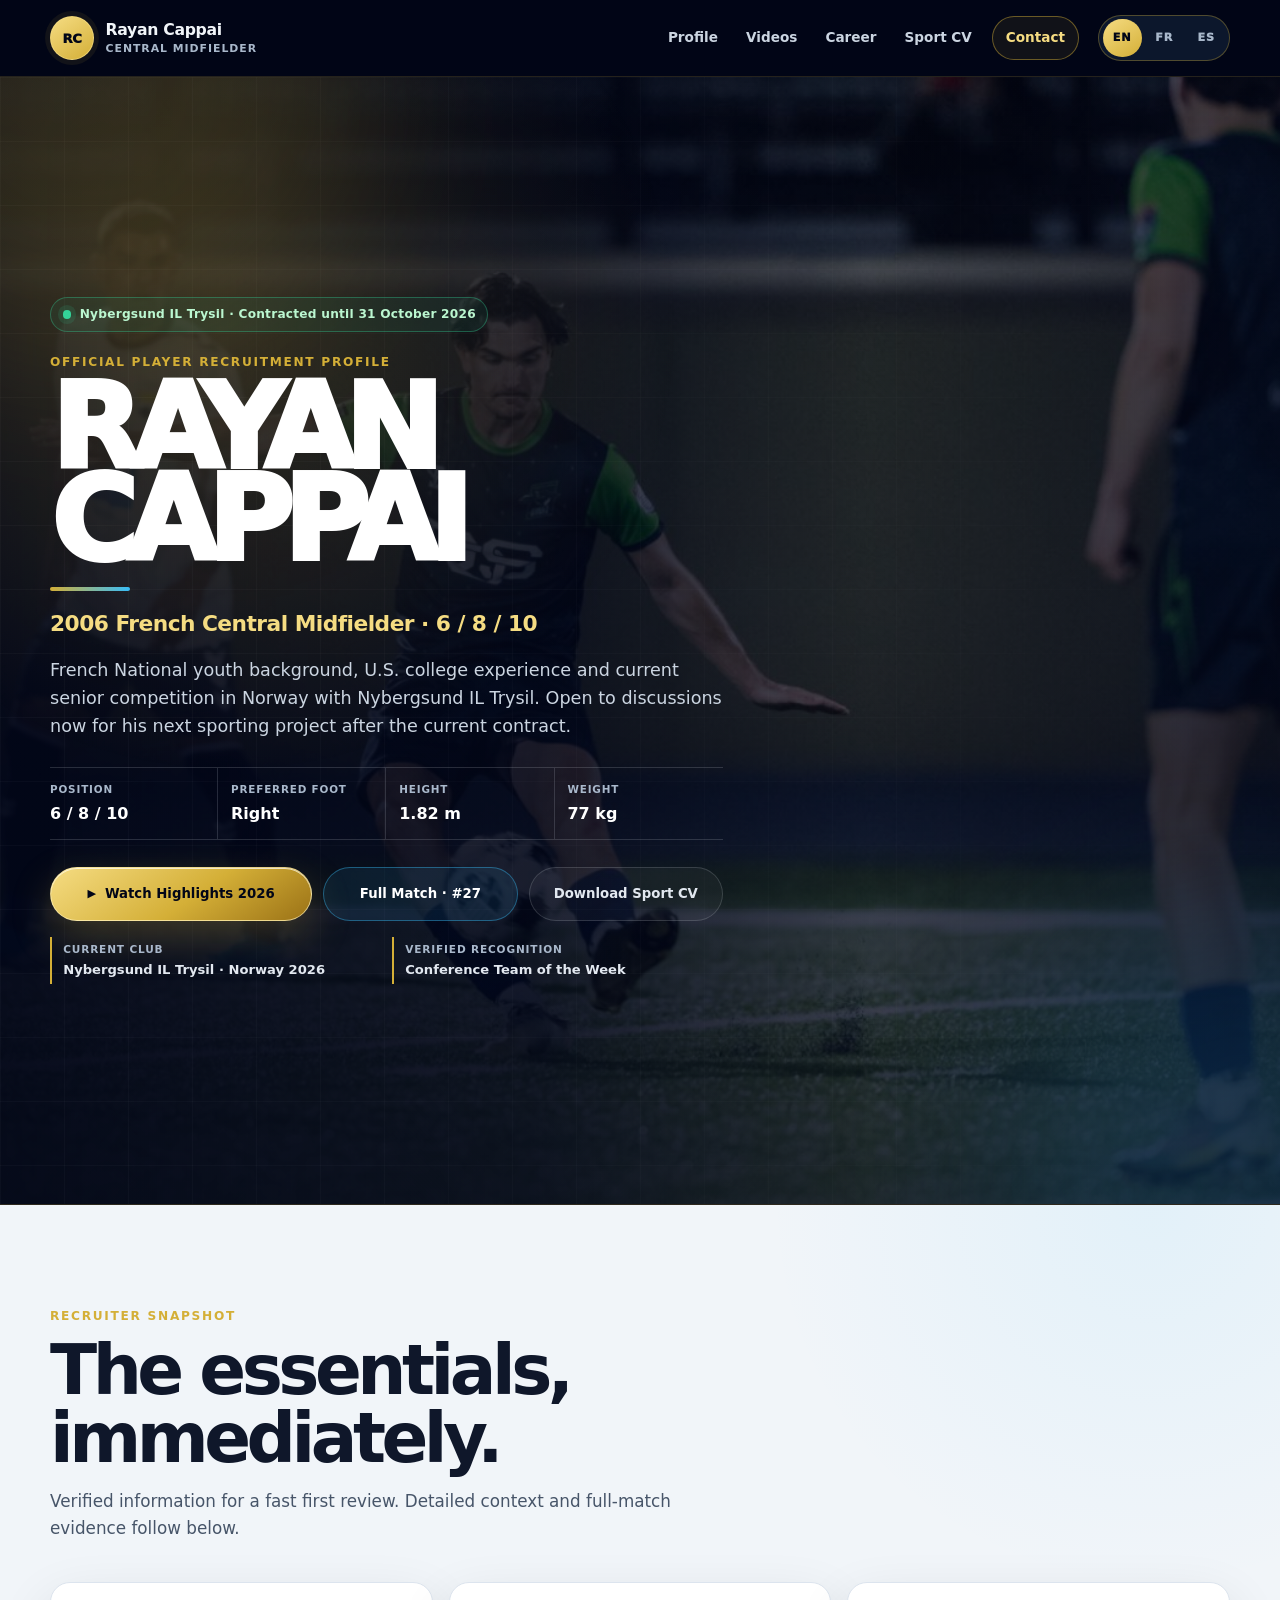
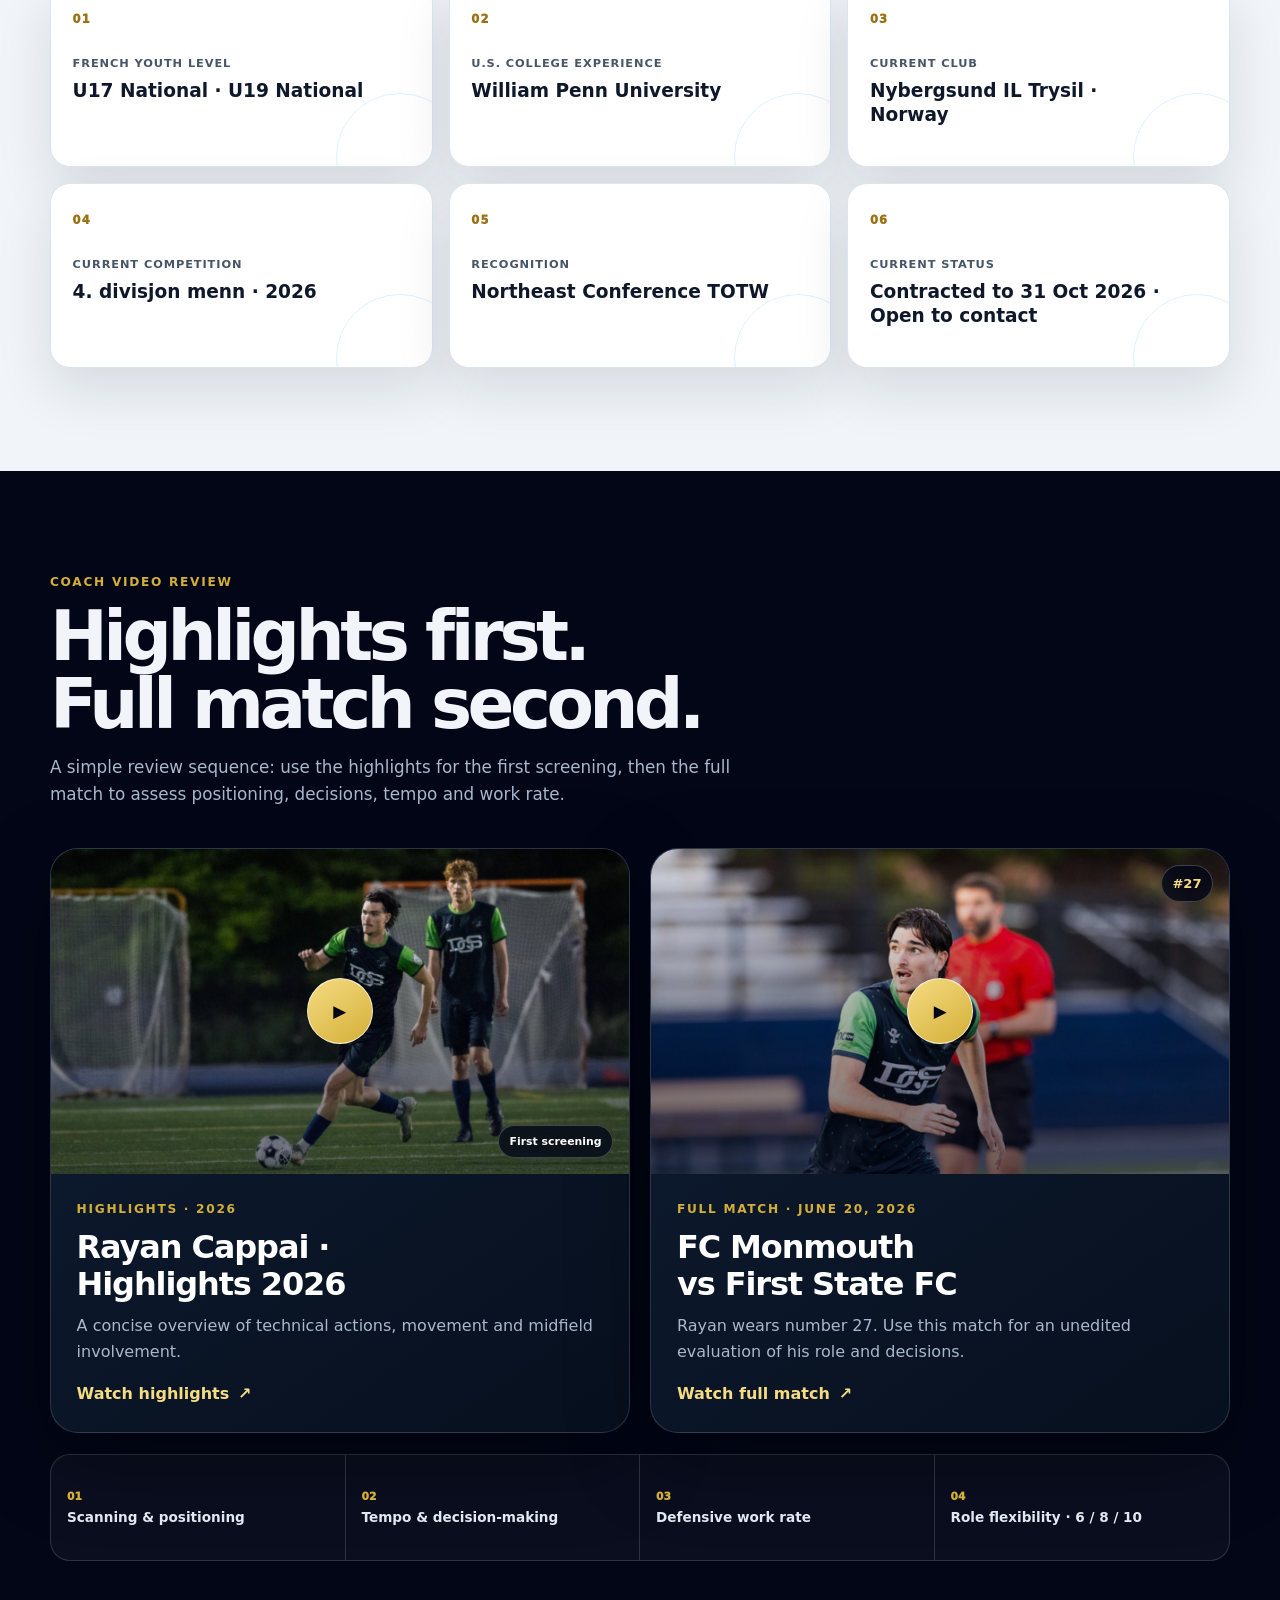
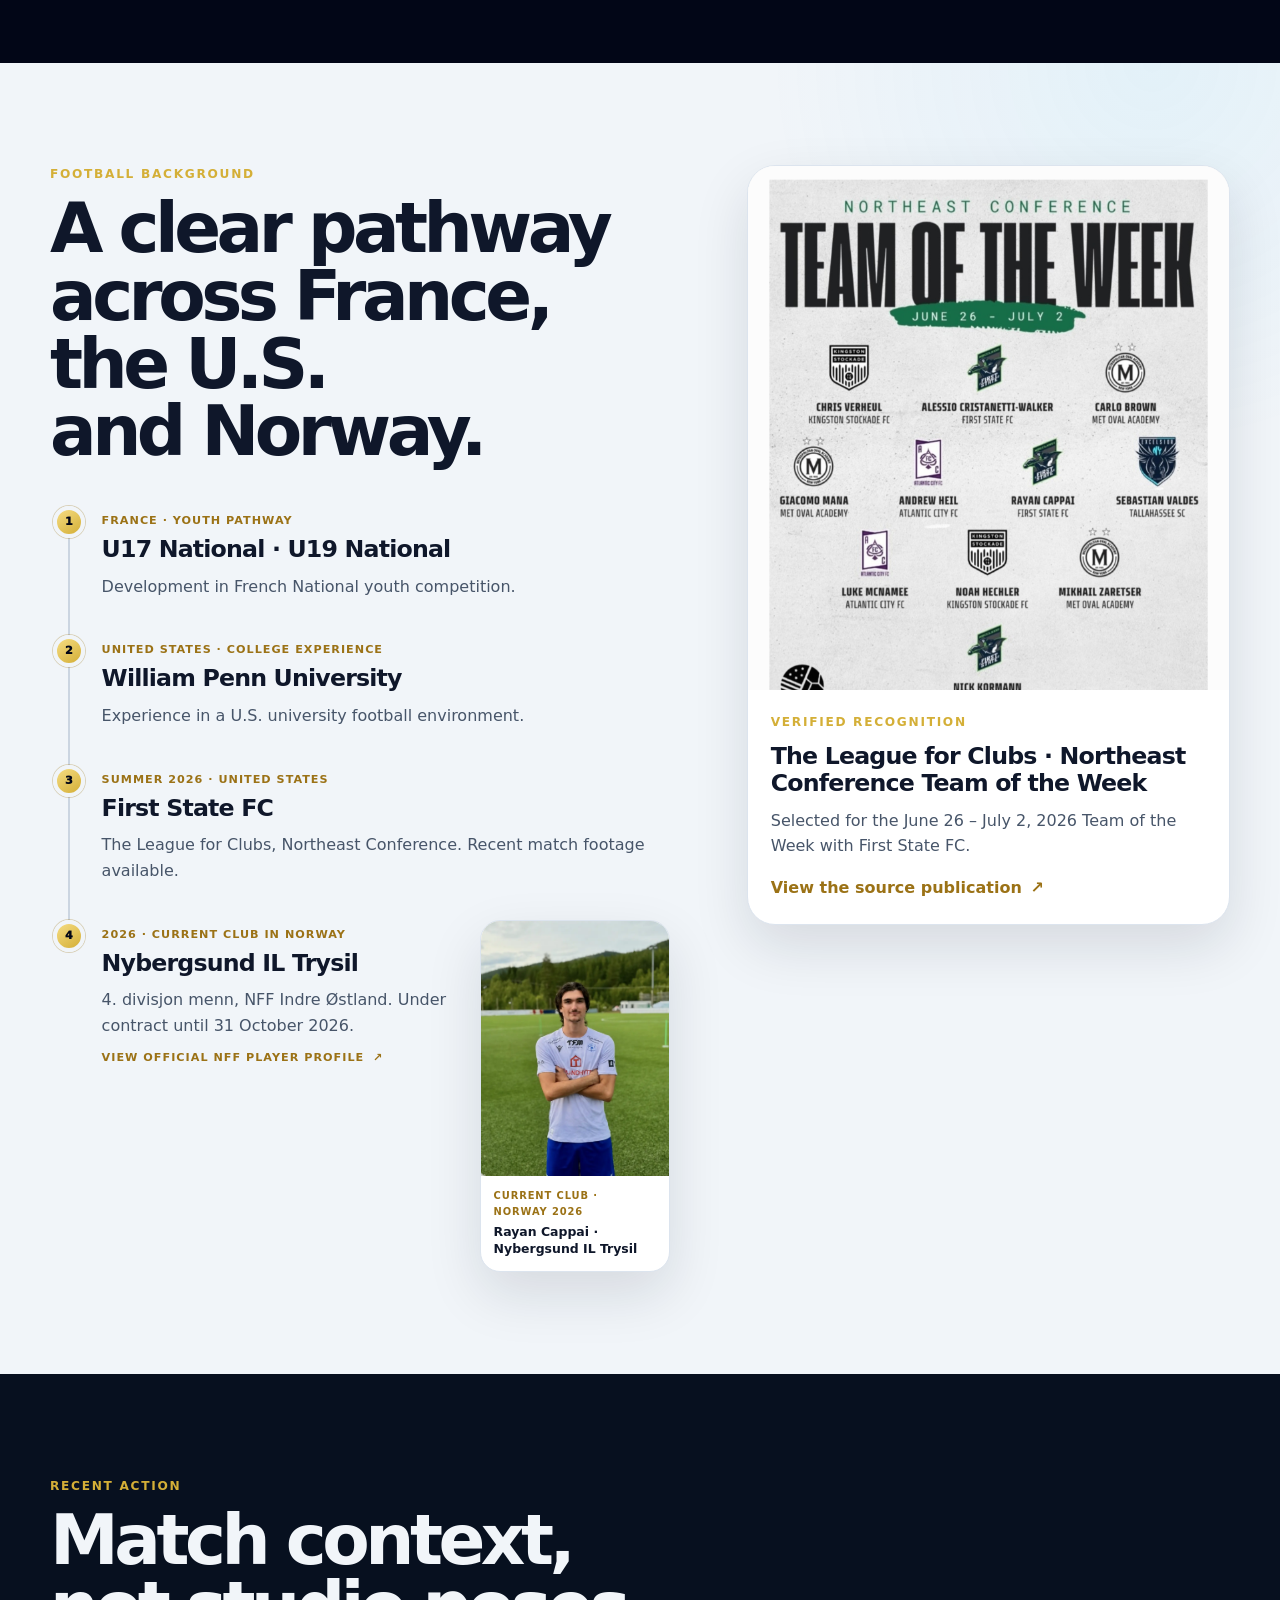
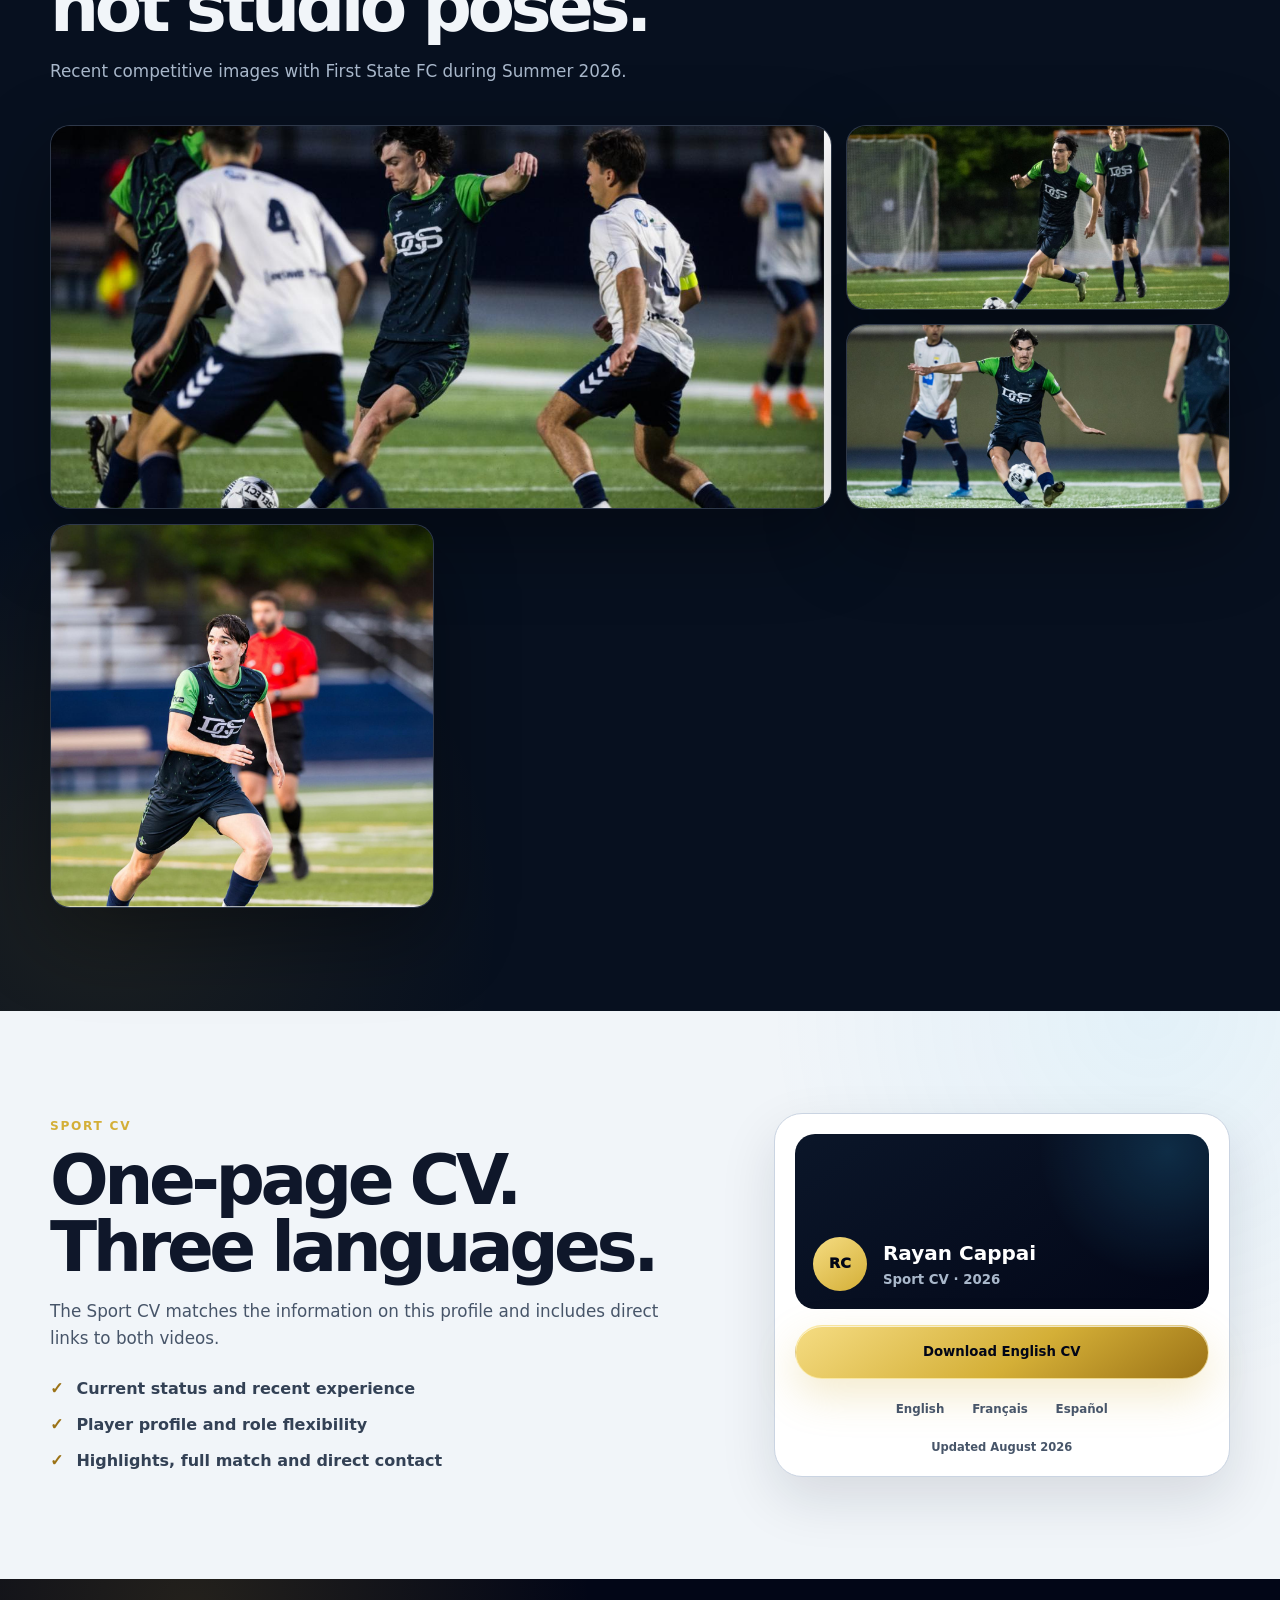
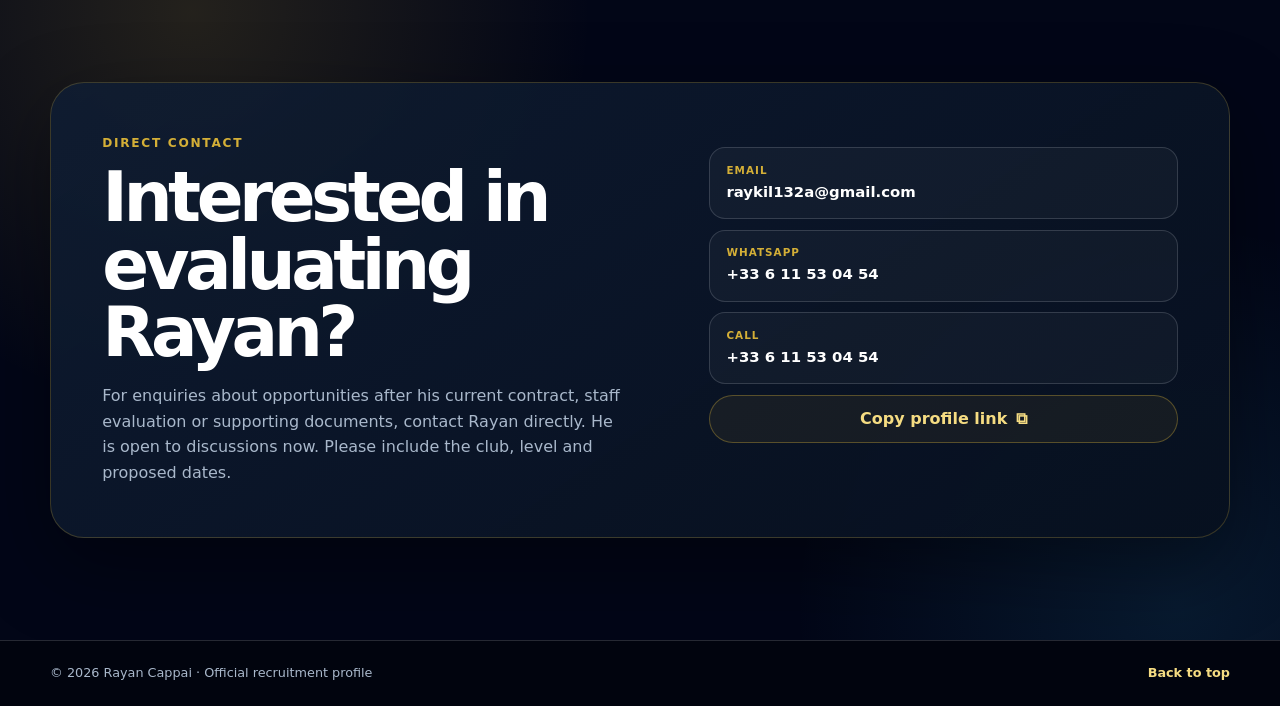
==== index.html @ 3907289f "Refresh portrait stylesheet cache" ====
<!DOCTYPE html>
<html lang="en">
<head>
  <meta charset="utf-8">
  <meta name="viewport" content="width=device-width, initial-scale=1">
  <meta name="description" content="Official recruitment profile for Rayan Cappai, a 2006 French central midfielder (6/8/10) currently playing in Norway with Nybergsund IL Trysil and under contract until 31 October 2026.">
  <meta name="robots" content="index, follow, max-image-preview:large">
  <meta name="theme-color" content="#020617">
  <meta name="color-scheme" content="dark">

  <link rel="canonical" href="https://cc-2a.github.io/rayan-cappai-recruitment/">
  <link rel="icon" href="./favicon.svg" type="image/svg+xml">
  <link rel="manifest" href="./site.webmanifest">

  <meta property="og:type" content="profile">
  <meta property="og:site_name" content="Rayan Cappai Recruitment">
  <meta property="og:title" content="Rayan Cappai | 2006 French Central Midfielder">
  <meta property="og:description" content="Current club in Norway, highlights, full-match footage, verified recognition and multilingual Sport CV for French central midfielder Rayan Cappai.">
  <meta property="og:url" content="https://cc-2a.github.io/rayan-cappai-recruitment/">
  <meta property="og:image" content="https://cc-2a.github.io/rayan-cappai-recruitment/IMG-20260521-WA0008.jpg">
  <meta property="og:image:width" content="1290">
  <meta property="og:image:height" content="1281">
  <meta property="og:image:alt" content="Rayan Cappai in match action for First State FC">
  <meta property="og:locale" content="en_US">
  <meta property="og:locale:alternate" content="fr_FR">
  <meta property="og:locale:alternate" content="es_ES">
  <meta property="profile:first_name" content="Rayan">
  <meta property="profile:last_name" content="Cappai">

  <meta name="twitter:card" content="summary_large_image">
  <meta name="twitter:title" content="Rayan Cappai | 2006 French Central Midfielder">
  <meta name="twitter:description" content="Nybergsund IL Trysil, recruitment profile, highlights, full match and multilingual Sport CV.">
  <meta name="twitter:image" content="https://cc-2a.github.io/rayan-cappai-recruitment/IMG-20260521-WA0008.jpg">

  <title>Rayan Cappai | 2006 French Central Midfielder</title>
  <link rel="stylesheet" href="./style.css?v=20260817-portrait-v2">
  <style>
    .hero {
      background:
        linear-gradient(90deg, rgba(2, 6, 23, 0.92) 0%, rgba(2, 6, 23, 0.78) 42%, rgba(2, 6, 23, 0.42) 68%, rgba(2, 6, 23, 0.72) 100%),
        linear-gradient(180deg, rgba(2, 6, 23, 0.18) 0%, rgba(2, 6, 23, 0.68) 100%),
        url("./IMG-20260521-WA0007.jpg") center right 26% / cover no-repeat,
        var(--navy-950) !important;
    }

    .hero::before {
      background-image:
        radial-gradient(circle at 18% 22%, rgba(212, 175, 55, 0.22), transparent 28rem),
        linear-gradient(rgba(255, 255, 255, 0.026) 1px, transparent 1px),
        linear-gradient(90deg, rgba(255, 255, 255, 0.026) 1px, transparent 1px) !important;
      background-size: auto, 64px 64px, 64px 64px !important;
      mask-image: linear-gradient(90deg, black, rgba(0, 0, 0, 0.5) 72%, transparent 100%) !important;
    }

    .hero-grid {
      grid-template-columns: minmax(0, 0.86fr) minmax(280px, 0.55fr) !important;
    }

    .hero-content {
      position: relative;
      z-index: 2;
      max-width: 760px;
    }

    .hero-photo {
      opacity: 0;
      pointer-events: none;
      visibility: hidden;
    }

    @media (max-width: 860px) {
      .hero {
        min-height: calc(100vh - var(--header-height));
        background:
          linear-gradient(180deg, rgba(2, 6, 23, 0.78) 0%, rgba(2, 6, 23, 0.72) 42%, rgba(2, 6, 23, 0.94) 100%),
          url("./IMG-20260521-WA0007.jpg") center top / cover no-repeat,
          var(--navy-950) !important;
      }

      .hero-grid {
        grid-template-columns: 1fr !important;
      }

      .hero-photo {
        display: none !important;
      }
    }
  </style>

  <script type="application/ld+json">
  {
    "@context": "https://schema.org",
    "@type": "Person",
    "name": "Rayan Cappai",
    "birthDate": "2006-02-14",
    "nationality": "French",
    "gender": "Male",
    "jobTitle": "Footballer - Central Midfielder",
    "description": "French central midfielder, positions 6, 8 and 10, with U17 and U19 National experience in France, U.S. college experience and current senior competition in Norway with Nybergsund IL Trysil.",
    "award": "The League for Clubs - Northeast Conference Team of the Week, June 26 to July 2, 2026",
    "email": "raykil132a@gmail.com",
    "telephone": "+33611530454",
    "url": "https://cc-2a.github.io/rayan-cappai-recruitment/",
    "memberOf": {
      "@type": "SportsOrganization",
      "name": "Nybergsund IL Trysil",
      "url": "https://www.fotball.no/fotballdata/lag/hjem/?fiksId=30263"
    },
    "sameAs": [
      "https://www.fotball.no/fotballdata/person/profil/?fiksId=4171102"
    ],
    "knowsAbout": ["Central Midfielder", "Position 6", "Position 8", "Position 10"]
  }
  </script>
</head>
<body>
  <a class="skip-link" href="#main" data-i18n="a11y.skip">Skip to main content</a>

  <header class="site-header" data-header>
    <nav class="nav container" aria-label="Primary navigation" data-i18n-aria="a11y.navigation">
      <a class="brand" href="#top" aria-label="Rayan Cappai home" data-i18n-aria="a11y.home">
        <span class="brand-mark" aria-hidden="true">RC</span>
        <span class="brand-copy">
          <strong>Rayan Cappai</strong>
          <small data-i18n="brand.role">Central Midfielder</small>
        </span>
      </a>

      <div class="nav-actions">
        <div class="language-selector" role="group" aria-label="Select language" data-i18n-aria="a11y.language">
          <button class="language-option" type="button" data-language="en" aria-pressed="true">EN</button>
          <button class="language-option" type="button" data-language="fr" aria-pressed="false">FR</button>
          <button class="language-option" type="button" data-language="es" aria-pressed="false">ES</button>
        </div>
        <button class="menu-toggle" type="button" aria-expanded="false" aria-controls="primary-menu" data-menu-toggle>
          <span class="sr-only" data-i18n="a11y.openMenu">Open menu</span>
          <span aria-hidden="true"></span>
          <span aria-hidden="true"></span>
          <span aria-hidden="true"></span>
        </button>
      </div>

      <ul class="nav-menu" id="primary-menu" data-menu>
        <li><a href="#profile" data-i18n="nav.profile">Profile</a></li>
        <li><a href="#videos" data-i18n="nav.videos">Videos</a></li>
        <li><a href="#career" data-i18n="nav.career">Career</a></li>
        <li><a href="#cv" data-i18n="nav.cv">Sport CV</a></li>
        <li><a class="nav-contact" href="#contact" data-i18n="nav.contact">Contact</a></li>
      </ul>
    </nav>
  </header>

  <main id="main">
    <section class="hero" id="top" aria-labelledby="hero-title">
      <div class="hero-orb hero-orb-gold" aria-hidden="true"></div>
      <div class="hero-orb hero-orb-blue" aria-hidden="true"></div>
      <div class="container hero-grid">
        <div class="hero-content">
          <p class="status-pill"><span aria-hidden="true"></span><span data-i18n="hero.status">Nybergsund IL Trysil · Contracted until 31 October 2026</span></p>
          <p class="eyebrow" data-i18n="hero.eyebrow">Official player recruitment profile</p>
          <h1 id="hero-title">Rayan<br>Cappai</h1>
          <p class="hero-role" data-i18n="hero.role">2006 French Central Midfielder · 6 / 8 / 10</p>
          <p class="hero-lead" data-i18n="hero.lead">French National youth background, U.S. college experience and current senior competition in Norway with Nybergsund IL Trysil. Open to discussions now for his next sporting project after the current contract.</p>

          <dl class="hero-facts">
            <div><dt data-i18n="facts.positionLabel">Position</dt><dd data-i18n="facts.position">6 / 8 / 10</dd></div>
            <div><dt data-i18n="facts.footLabel">Preferred foot</dt><dd data-i18n="facts.foot">Right</dd></div>
            <div><dt data-i18n="facts.heightLabel">Height</dt><dd>1.82 m</dd></div>
            <div><dt data-i18n="facts.weightLabel">Weight</dt><dd>77 kg</dd></div>
          </dl>

          <div class="hero-actions">
            <a class="btn btn-primary" href="https://www.youtube.com/watch?v=6p439LZkKp4" target="_blank" rel="noopener noreferrer">
              <span class="play-icon" aria-hidden="true">▶</span><span data-i18n="actions.highlights">Watch Highlights 2026</span>
            </a>
            <a class="btn btn-secondary" href="https://www.youtube.com/watch?v=4_4mTHcd5zQ" target="_blank" rel="noopener noreferrer" data-i18n="actions.fullMatch">Full Match · #27</a>
            <a class="btn btn-quiet" href="./Rayan_Cappai_Sport_CV_EN.pdf" target="_blank" rel="noopener noreferrer" data-cv-primary data-i18n="actions.cv">Download Sport CV</a>
          </div>

          <div class="hero-proof" role="group" aria-label="Recent verified experience" data-i18n-aria="a11y.recentExperience">
            <div><span data-i18n="hero.recentLabel">Current club</span><strong data-i18n="hero.recentValue">Nybergsund IL Trysil · Norway 2026</strong></div>
            <div><span data-i18n="hero.recognitionLabel">Verified recognition</span><strong data-i18n="hero.recognitionValue">Conference Team of the Week</strong></div>
          </div>
        </div>

        <figure class="hero-photo">
          <img src="./IMG-20260521-WA0007.jpg" width="1290" height="920" alt="Rayan Cappai striking a forward pass for First State FC" data-i18n-alt="images.hero" fetchpriority="high" decoding="async">
          <figcaption>
            <span data-i18n="hero.photoKicker">First State FC · Summer 2026</span>
            <strong data-i18n="hero.photoCaption">Recent match footage available</strong>
          </figcaption>
        </figure>
      </div>
    </section>

    <section class="section section-light" id="profile" aria-labelledby="profile-title">
      <div class="container">
        <header class="section-heading">
          <p class="eyebrow" data-i18n="profile.eyebrow">Recruiter snapshot</p>
          <h2 id="profile-title" data-i18n="profile.title">The essentials, immediately.</h2>
          <p data-i18n="profile.intro">Verified information for a fast first review. Detailed context and full-match evidence follow below.</p>
        </header>

        <div class="snapshot-grid">
          <article class="snapshot-card"><span>01</span><p data-i18n="profile.card1Label">French youth level</p><strong data-i18n="profile.card1Value">U17 National · U19 National</strong></article>
          <article class="snapshot-card"><span>02</span><p data-i18n="profile.card2Label">U.S. college experience</p><strong>William Penn University</strong></article>
          <article class="snapshot-card"><span>03</span><p data-i18n="profile.card3Label">Current club</p><strong data-i18n="profile.card3Value">Nybergsund IL Trysil · Norway</strong></article>
          <article class="snapshot-card"><span>04</span><p data-i18n="profile.card4Label">Current competition</p><strong data-i18n="profile.card4Value">4. divisjon menn · 2026</strong></article>
          <article class="snapshot-card"><span>05</span><p data-i18n="profile.card5Label">Recognition</p><strong data-i18n="profile.card5Value">Northeast Conference TOTW</strong></article>
          <article class="snapshot-card"><span>06</span><p data-i18n="profile.card6Label">Current status</p><strong data-i18n="profile.card6Value">Contracted to 31 Oct 2026 · Open to contact</strong></article>
        </div>
      </div>
    </section>

    <section class="section" id="videos" aria-labelledby="videos-title">
      <div class="container">
        <header class="section-heading section-heading-dark">
          <p class="eyebrow" data-i18n="videos.eyebrow">Coach video review</p>
          <h2 id="videos-title" data-i18n="videos.title">Highlights first. Full match second.</h2>
          <p data-i18n="videos.intro">A simple review sequence: use the highlights for the first screening, then the full match to assess positioning, decisions, tempo and work rate.</p>
        </header>

        <div class="video-grid">
          <article class="video-card">
            <a class="video-media" href="https://www.youtube.com/watch?v=6p439LZkKp4" target="_blank" rel="noopener noreferrer" aria-label="Watch Rayan Cappai 2026 highlights" data-i18n-aria="videos.highlightsAria">
              <img src="./IMG-20260521-WA0005.jpg" width="1290" height="878" alt="Rayan Cappai carrying the ball forward" data-i18n-alt="images.highlights" loading="lazy" decoding="async">
              <span class="video-play" aria-hidden="true">▶</span>
              <span class="video-duration" data-i18n="videos.firstScreening">First screening</span>
            </a>
            <div class="video-content">
              <p class="eyebrow">Highlights · 2026</p>
              <h3 data-i18n="videos.highlightsTitle">Rayan Cappai · Highlights 2026</h3>
              <p data-i18n="videos.highlightsCopy">A concise overview of technical actions, movement and midfield involvement.</p>
              <a class="text-action" href="https://www.youtube.com/watch?v=6p439LZkKp4" target="_blank" rel="noopener noreferrer"><span data-i18n="videos.watchHighlights">Watch highlights</span><span aria-hidden="true">↗</span></a>
            </div>
          </article>

          <article class="video-card">
            <a class="video-media" href="https://www.youtube.com/watch?v=4_4mTHcd5zQ" target="_blank" rel="noopener noreferrer" aria-label="Watch the full match, Rayan Cappai number 27" data-i18n-aria="videos.fullMatchAria">
              <img src="./IMG-20260521-WA0008.jpg" width="1290" height="1281" alt="Rayan Cappai scanning the field during a match" data-i18n-alt="images.fullMatch" loading="lazy" decoding="async">
              <span class="video-play" aria-hidden="true">▶</span>
              <span class="video-number">#27</span>
            </a>
            <div class="video-content">
              <p class="eyebrow" data-i18n="videos.fullMatchKicker">Full match · June 20, 2026</p>
              <h3 data-i18n="videos.fullMatchTitle">FC Monmouth vs First State FC</h3>
              <p data-i18n="videos.fullMatchCopy">Rayan wears number 27. Use this match for an unedited evaluation of his role and decisions.</p>
              <a class="text-action" href="https://www.youtube.com/watch?v=4_4mTHcd5zQ" target="_blank" rel="noopener noreferrer"><span data-i18n="videos.watchFullMatch">Watch full match</span><span aria-hidden="true">↗</span></a>
            </div>
          </article>
        </div>

        <div class="review-strip" role="group" aria-label="Full match evaluation points" data-i18n-aria="a11y.reviewPoints">
          <div><span>01</span><strong data-i18n="videos.review1">Scanning &amp; positioning</strong></div>
          <div><span>02</span><strong data-i18n="videos.review2">Tempo &amp; decision-making</strong></div>
          <div><span>03</span><strong data-i18n="videos.review3">Defensive work rate</strong></div>
          <div><span>04</span><strong data-i18n="videos.review4">Role flexibility · 6 / 8 / 10</strong></div>
        </div>
      </div>
    </section>

    <section class="section section-light" id="career" aria-labelledby="career-title">
      <div class="container career-grid">
        <div>
          <header class="section-heading">
            <p class="eyebrow" data-i18n="career.eyebrow">Football background</p>
            <h2 id="career-title" data-i18n="career.title">A clear pathway across France, the U.S. and Norway.</h2>
          </header>

          <ol class="career-timeline">
            <li>
              <span data-i18n="career.step1Date">France · Youth pathway</span>
              <h3 data-i18n="career.step1Title">U17 National · U19 National</h3>
              <p data-i18n="career.step1Copy">Development in French National youth competition.</p>
            </li>
            <li>
              <span data-i18n="career.step2Date">United States · College experience</span>
              <h3>William Penn University</h3>
              <p data-i18n="career.step2Copy">Experience in a U.S. university football environment.</p>
            </li>
            <li>
              <span data-i18n="career.step3Date">Summer 2026 · United States</span>
              <h3 data-i18n="career.step3Title">First State FC</h3>
              <p data-i18n="career.step3Copy">The League for Clubs, Northeast Conference. Recent match footage available.</p>
            </li>
            <li class="career-current">
              <div class="career-current-copy">
                <span data-i18n="career.step4Date">2026 · Current club in Norway</span>
                <h3 data-i18n="career.step4Title">Nybergsund IL Trysil</h3>
                <p data-i18n="career.step4Copy">4. divisjon menn, NFF Indre Østland. Under contract until 31 October 2026.</p>
                <a class="text-action text-action-dark" href="https://www.fotball.no/fotballdata/person/profil/?fiksId=4171102" target="_blank" rel="noopener noreferrer"><span data-i18n="career.nffSource">View official NFF player profile</span><span aria-hidden="true">↗</span></a>
              </div>
              <figure class="current-club-portrait">
                <img src="./rayan-cappai-nybergsund-2026.webp" width="900" height="1223" alt="Rayan Cappai wearing the Nybergsund IL Trysil shirt on the club pitch" data-i18n-alt="images.currentClub" loading="lazy" decoding="async">
                <figcaption>
                  <span data-i18n="career.currentPhotoLabel">Current club · Norway 2026</span>
                  <strong>Rayan Cappai · Nybergsund IL Trysil</strong>
                </figcaption>
              </figure>
            </li>
          </ol>
        </div>

        <article class="recognition-card">
          <div class="recognition-media">
            <img src="./rayan-cappai-team-northeast-conference.jpg" width="1440" height="2036" alt="The League for Clubs Northeast Conference Team of the Week featuring Rayan Cappai" data-i18n-alt="images.recognition" loading="eager" decoding="async">
          </div>
          <div class="recognition-content">
            <p class="eyebrow" data-i18n="recognition.eyebrow">Verified recognition</p>
            <h3 data-i18n="recognition.title">The League for Clubs · Northeast Conference Team of the Week</h3>
            <p data-i18n="recognition.copy">Selected for the June 26 – July 2, 2026 Team of the Week with First State FC.</p>
            <a class="text-action text-action-dark" href="https://www.threads.com/@theleague_fc/post/DaWStyvkcQ0/northeast-conference-totw-june-july-f-chrisverheul-stockadefc-alessio-cw-first/" target="_blank" rel="noopener noreferrer"><span data-i18n="recognition.source">View the source publication</span><span aria-hidden="true">↗</span></a>
          </div>
        </article>
      </div>
    </section>

    <section class="section gallery-section" id="photos" aria-labelledby="photos-title">
      <div class="container">
        <header class="section-heading section-heading-dark">
          <p class="eyebrow" data-i18n="photos.eyebrow">Recent action</p>
          <h2 id="photos-title" data-i18n="photos.title">Match context, not studio poses.</h2>
          <p data-i18n="photos.intro">Recent competitive images with First State FC during Summer 2026.</p>
        </header>

        <div class="photo-grid">
          <figure class="photo-card photo-card-wide"><img src="./IMG-20260521-WA0006.jpg" width="1290" height="832" alt="Rayan Cappai controlling possession under pressure" data-i18n-alt="images.photo1" loading="lazy" decoding="async"></figure>
          <figure class="photo-card"><img src="./IMG-20260521-WA0005.jpg" width="1290" height="878" alt="Rayan Cappai carrying the ball forward" data-i18n-alt="images.photo2" loading="lazy" decoding="async"></figure>
          <figure class="photo-card"><img src="./IMG-20260521-WA0007.jpg" width="1290" height="920" alt="Rayan Cappai playing a forward pass" data-i18n-alt="images.photo3" loading="lazy" decoding="async"></figure>
          <figure class="photo-card photo-card-tall"><img src="./IMG-20260521-WA0008.jpg" width="1290" height="1281" alt="Rayan Cappai scanning the field" data-i18n-alt="images.photo4" loading="lazy" decoding="async"></figure>
        </div>
      </div>
    </section>

    <section class="section section-light" id="cv" aria-labelledby="cv-title">
      <div class="container cv-grid">
        <div>
          <p class="eyebrow" data-i18n="cv.eyebrow">Sport CV</p>
          <h2 id="cv-title" data-i18n="cv.title">One-page CV. Three languages.</h2>
          <p class="cv-intro" data-i18n="cv.intro">The Sport CV matches the information on this profile and includes direct links to both videos.</p>
          <ul class="cv-checks">
            <li data-i18n="cv.check1">Current status and recent experience</li>
            <li data-i18n="cv.check2">Player profile and role flexibility</li>
            <li data-i18n="cv.check3">Highlights, full match and direct contact</li>
          </ul>
        </div>

        <article class="cv-card">
          <div class="cv-document" aria-hidden="true">
            <span>RC</span>
            <div><strong>Rayan Cappai</strong><small data-i18n="cv.documentLabel">Sport CV · 2026</small></div>
          </div>
          <a class="btn btn-primary btn-block" href="./Rayan_Cappai_Sport_CV_EN.pdf" target="_blank" rel="noopener noreferrer" data-cv-primary data-i18n="cv.primaryButton">Download English CV</a>
          <div class="cv-language-links" role="group" aria-label="All Sport CV languages" data-i18n-aria="a11y.cvLanguages">
            <a href="./Rayan_Cappai_Sport_CV_EN.pdf" target="_blank" rel="noopener noreferrer">English</a>
            <a href="./Rayan_Cappai_CV_Sportif_FR.pdf" target="_blank" rel="noopener noreferrer">Français</a>
            <a href="./Rayan_Cappai_CV_Deportivo_ES.pdf" target="_blank" rel="noopener noreferrer">Español</a>
          </div>
          <p class="cv-updated" data-i18n="cv.updated">Updated August 2026</p>
        </article>
      </div>
    </section>

    <section class="section contact-section" id="contact" aria-labelledby="contact-title">
      <div class="container contact-card">
        <div>
          <p class="eyebrow" data-i18n="contact.eyebrow">Direct contact</p>
          <h2 id="contact-title" data-i18n="contact.title">Interested in evaluating Rayan?</h2>
          <p data-i18n="contact.copy">For enquiries about opportunities after his current contract, staff evaluation or supporting documents, contact Rayan directly. He is open to discussions now. Please include the club, level and proposed dates.</p>
        </div>
        <div class="contact-details">
          <a class="contact-link" href="mailto:raykil132a@gmail.com">
            <span data-i18n="contact.emailLabel">Email</span><strong>raykil132a@gmail.com</strong>
          </a>
          <a class="contact-link" href="https://wa.me/33611530454" target="_blank" rel="noopener noreferrer">
            <span>WhatsApp</span><strong>+33&nbsp;6&nbsp;11&nbsp;53&nbsp;04&nbsp;54</strong>
          </a>
          <a class="contact-link" href="tel:+33611530454">
            <span data-i18n="contact.callLabel">Call</span><strong>+33&nbsp;6&nbsp;11&nbsp;53&nbsp;04&nbsp;54</strong>
          </a>
          <button class="copy-link" type="button" data-copy-link><span data-i18n="contact.copyLink">Copy profile link</span><span aria-hidden="true">⧉</span></button>
          <p class="copy-feedback" role="status" aria-live="polite" data-copy-feedback></p>
        </div>
      </div>
    </section>
  </main>

  <nav class="mobile-quickbar" aria-label="Quick actions" data-i18n-aria="a11y.quickActions">
    <a href="https://www.youtube.com/watch?v=6p439LZkKp4" target="_blank" rel="noopener noreferrer"><span aria-hidden="true">▶</span><span data-i18n="actions.highlightsShort">Highlights</span></a>
    <a href="#contact"><span aria-hidden="true">✉</span><span data-i18n="nav.contact">Contact</span></a>
  </nav>

  <footer class="site-footer">
    <div class="container footer-inner">
      <p>© <span data-year></span> Rayan Cappai · <span data-i18n="footer.copy">Official recruitment profile</span></p>
      <a href="#top" data-i18n="footer.top">Back to top</a>
    </div>
  </footer>

  <noscript><p class="noscript">Language switching requires JavaScript. The English profile remains fully accessible.</p></noscript>
  <script src="./app.js?v=20260817-portrait" defer></script>
</body>
</html>
---- style.css ----
:root {
  --navy-950: #020617;
  --navy-900: #07101f;
  --navy-850: #0b1629;
  --navy-800: #0f1d33;
  --slate-700: #334155;
  --slate-600: #475569;
  --slate-300: #cbd5e1;
  --slate-200: #e2e8f0;
  --slate-100: #f1f5f9;
  --white: #ffffff;
  --gold: #d4af37;
  --gold-light: #f5dc82;
  --gold-dark: #9b7216;
  --blue: #38bdf8;
  --blue-dark: #0ea5e9;
  --green: #34d399;
  --ink: #0f172a;
  --muted-dark: #a9b8cb;
  --line-dark: rgba(226, 232, 240, 0.16);
  --line-light: #dce4ee;
  --shadow-dark: 0 28px 80px rgba(0, 0, 0, 0.38);
  --shadow-light: 0 22px 55px rgba(15, 23, 42, 0.12);
  --radius-lg: 28px;
  --radius-md: 20px;
  --max-width: 1180px;
  --header-height: 76px;
}

*,
*::before,
*::after {
  box-sizing: border-box;
}

html {
  scroll-behavior: smooth;
  scroll-padding-top: calc(var(--header-height) + 18px);
}

body {
  min-width: 320px;
  margin: 0;
  color: var(--slate-100);
  background: var(--navy-950);
  font-family:
    Inter,
    ui-sans-serif,
    system-ui,
    -apple-system,
    BlinkMacSystemFont,
    "Segoe UI",
    sans-serif;
  font-size: 1rem;
  line-height: 1.6;
  text-rendering: optimizeLegibility;
  -webkit-font-smoothing: antialiased;
}

body.nav-open {
  overflow: hidden;
}

img {
  display: block;
  max-width: 100%;
}

a {
  color: inherit;
}

button,
a {
  -webkit-tap-highlight-color: transparent;
}

button,
input,
textarea,
select {
  font: inherit;
}

h1,
h2,
h3,
p,
dl,
dd,
figure {
  margin-top: 0;
}

h1,
h2,
h3 {
  text-wrap: balance;
}

h2 {
  margin-bottom: 1rem;
  color: inherit;
  font-size: clamp(2.25rem, 5.4vw, 4.9rem);
  font-weight: 900;
  letter-spacing: -0.065em;
  line-height: 0.98;
}

h3 {
  margin-bottom: 0.65rem;
  font-size: clamp(1.2rem, 2vw, 1.48rem);
  letter-spacing: -0.035em;
  line-height: 1.15;
}

:focus-visible {
  outline: 3px solid var(--blue);
  outline-offset: 4px;
}

.container {
  width: min(calc(100% - 2.2rem), var(--max-width));
  margin-inline: auto;
}

.skip-link {
  position: fixed;
  top: -5rem;
  left: 1rem;
  z-index: 200;
  border-radius: 999px;
  padding: 0.8rem 1rem;
  background: var(--gold-light);
  color: var(--navy-950);
  font-weight: 900;
  text-decoration: none;
  transition: top 0.2s ease;
}

.skip-link:focus {
  top: 1rem;
}

.sr-only {
  position: absolute;
  width: 1px;
  height: 1px;
  margin: -1px;
  overflow: hidden;
  clip: rect(0 0 0 0);
  white-space: nowrap;
}

.eyebrow {
  margin-bottom: 0.65rem;
  color: var(--gold);
  font-size: 0.76rem;
  font-weight: 900;
  letter-spacing: 0.14em;
  text-transform: uppercase;
}

/* Header */
.site-header {
  position: sticky;
  top: 0;
  z-index: 100;
  min-height: var(--header-height);
  border-bottom: 1px solid rgba(212, 175, 55, 0.17);
  background: rgba(2, 6, 23, 0.84);
  backdrop-filter: blur(20px);
  transition:
    background 0.2s ease,
    box-shadow 0.2s ease;
}

.site-header.is-scrolled {
  background: rgba(2, 6, 23, 0.97);
  box-shadow: 0 12px 36px rgba(0, 0, 0, 0.32);
}

.nav {
  display: flex;
  min-height: var(--header-height);
  align-items: center;
  justify-content: space-between;
  gap: 1.2rem;
}

.brand {
  display: inline-flex;
  flex: 0 0 auto;
  align-items: center;
  gap: 0.72rem;
  text-decoration: none;
}

.brand-mark {
  display: grid;
  width: 44px;
  height: 44px;
  place-items: center;
  border: 1px solid rgba(245, 220, 130, 0.68);
  border-radius: 50%;
  background: linear-gradient(145deg, var(--gold-light), var(--gold));
  color: var(--navy-950);
  font-size: 0.82rem;
  font-weight: 950;
  letter-spacing: -0.03em;
  box-shadow: 0 0 0 5px rgba(212, 175, 55, 0.08);
}

.brand-copy {
  display: grid;
  line-height: 1.12;
}

.brand-copy strong {
  font-size: 0.98rem;
  letter-spacing: -0.02em;
}

.brand-copy small {
  margin-top: 0.24rem;
  color: var(--muted-dark);
  font-size: 0.68rem;
  font-weight: 800;
  letter-spacing: 0.09em;
  text-transform: uppercase;
}

.nav-actions {
  display: inline-flex;
  order: 3;
  align-items: center;
  gap: 0.55rem;
}

.language-selector {
  display: inline-flex;
  gap: 0.18rem;
  padding: 0.2rem;
  border: 1px solid rgba(212, 175, 55, 0.34);
  border-radius: 999px;
  background: rgba(15, 29, 51, 0.82);
}

.language-option {
  display: grid;
  min-width: 2.45rem;
  min-height: 2.35rem;
  place-items: center;
  border: 0;
  border-radius: 999px;
  background: transparent;
  color: var(--muted-dark);
  cursor: pointer;
  font-size: 0.7rem;
  font-weight: 950;
  letter-spacing: 0.08em;
}

.language-option:hover,
.language-option:focus-visible {
  color: var(--white);
}

.language-option.is-active {
  background: linear-gradient(145deg, var(--gold-light), var(--gold));
  color: var(--navy-950);
}

.menu-toggle {
  display: none;
  width: 44px;
  height: 44px;
  place-content: center;
  gap: 5px;
  border: 1px solid var(--line-dark);
  border-radius: 50%;
  background: rgba(255, 255, 255, 0.04);
  color: var(--white);
  cursor: pointer;
}

.menu-toggle span:not(.sr-only) {
  display: block;
  width: 20px;
  height: 2px;
  border-radius: 999px;
  background: currentColor;
  transition:
    transform 0.2s ease,
    opacity 0.2s ease;
}

.menu-toggle[aria-expanded="true"] span:nth-of-type(2) {
  transform: translateY(7px) rotate(45deg);
}

.menu-toggle[aria-expanded="true"] span:nth-of-type(3) {
  opacity: 0;
}

.menu-toggle[aria-expanded="true"] span:nth-of-type(4) {
  transform: translateY(-7px) rotate(-45deg);
}

.nav-menu {
  display: flex;
  align-items: center;
  gap: 0.12rem;
  margin: 0 0 0 auto;
  padding: 0;
  list-style: none;
}

.nav-menu a {
  display: block;
  border-radius: 999px;
  padding: 0.64rem 0.82rem;
  color: var(--slate-300);
  font-size: 0.85rem;
  font-weight: 800;
  text-decoration: none;
  transition:
    color 0.2s ease,
    background 0.2s ease;
}

.nav-menu a:hover,
.nav-menu a:focus-visible {
  background: rgba(255, 255, 255, 0.06);
  color: var(--white);
}

.nav-menu .nav-contact {
  margin-left: 0.3rem;
  border: 1px solid rgba(212, 175, 55, 0.46);
  background: rgba(212, 175, 55, 0.08);
  color: var(--gold-light);
}

/* Hero */
.hero {
  position: relative;
  isolation: isolate;
  overflow: hidden;
  min-height: calc(100vh - var(--header-height));
  padding: clamp(4rem, 8vw, 7rem) 0;
  border-bottom: 1px solid rgba(212, 175, 55, 0.2);
  background:
    linear-gradient(135deg, rgba(15, 29, 51, 0.42), transparent 48%),
    radial-gradient(
      circle at 74% 22%,
      rgba(56, 189, 248, 0.12),
      transparent 26rem
    ),
    var(--navy-950);
}

.hero::before {
  position: absolute;
  inset: 0;
  z-index: -2;
  background-image:
    linear-gradient(rgba(255, 255, 255, 0.018) 1px, transparent 1px),
    linear-gradient(90deg, rgba(255, 255, 255, 0.018) 1px, transparent 1px);
  background-size: 64px 64px;
  content: "";
  mask-image: linear-gradient(90deg, black, transparent 75%);
}

.hero-orb {
  position: absolute;
  z-index: -1;
  width: 32rem;
  height: 32rem;
  border-radius: 50%;
  filter: blur(90px);
  opacity: 0.14;
  pointer-events: none;
}

.hero-orb-gold {
  top: -15rem;
  left: -10rem;
  background: var(--gold);
}

.hero-orb-blue {
  right: -14rem;
  bottom: -14rem;
  background: var(--blue);
}

.hero-grid {
  display: grid;
  grid-template-columns: minmax(0, 1.13fr) minmax(340px, 0.87fr);
  gap: clamp(2.5rem, 6vw, 6.4rem);
  align-items: center;
}

.status-pill {
  display: inline-flex;
  align-items: center;
  gap: 0.55rem;
  margin-bottom: 1.3rem;
  border: 1px solid rgba(52, 211, 153, 0.34);
  border-radius: 999px;
  padding: 0.45rem 0.72rem;
  background: rgba(52, 211, 153, 0.07);
  color: #bbf7d0;
  font-size: 0.76rem;
  font-weight: 850;
  letter-spacing: 0.02em;
}

.status-pill > span:first-child {
  width: 0.52rem;
  height: 0.52rem;
  border-radius: 50%;
  background: var(--green);
  box-shadow: 0 0 0 5px rgba(52, 211, 153, 0.12);
}

.hero h1 {
  margin-bottom: 1rem;
  color: var(--white);
  font-size: clamp(4.1rem, 9.2vw, 8.3rem);
  font-weight: 950;
  letter-spacing: -0.09em;
  line-height: 0.78;
  text-transform: uppercase;
}

.hero h1::after {
  display: block;
  width: 5rem;
  height: 4px;
  margin-top: 1.3rem;
  border-radius: 999px;
  background: linear-gradient(90deg, var(--gold), var(--blue));
  content: "";
}

.hero-role {
  margin-bottom: 0.85rem;
  color: var(--gold-light);
  font-size: clamp(1.08rem, 2vw, 1.36rem);
  font-weight: 900;
  letter-spacing: -0.025em;
}

.hero-lead {
  max-width: 690px;
  margin-bottom: 1.65rem;
  color: var(--slate-300);
  font-size: clamp(1rem, 1.4vw, 1.1rem);
}

.hero-facts {
  display: grid;
  grid-template-columns: repeat(4, minmax(0, 1fr));
  max-width: 690px;
  margin: 0 0 1.65rem;
  padding: 0;
  border-block: 1px solid var(--line-dark);
}

.hero-facts > div {
  padding: 0.82rem 0.8rem;
  border-right: 1px solid var(--line-dark);
}

.hero-facts > div:first-child {
  padding-left: 0;
}

.hero-facts > div:last-child {
  border-right: 0;
}

.hero-facts dt {
  color: var(--muted-dark);
  font-size: 0.65rem;
  font-weight: 850;
  letter-spacing: 0.08em;
  text-transform: uppercase;
}

.hero-facts dd {
  margin: 0.2rem 0 0;
  color: var(--white);
  font-size: 1rem;
  font-weight: 900;
}

.hero-actions {
  display: grid;
  grid-template-columns: 1.35fr 1fr 1fr;
  max-width: 780px;
  gap: 0.7rem;
}

.btn {
  display: inline-flex;
  min-height: 54px;
  align-items: center;
  justify-content: center;
  gap: 0.55rem;
  border: 1px solid transparent;
  border-radius: 999px;
  padding: 0.78rem 1.05rem;
  cursor: pointer;
  font-size: 0.83rem;
  font-weight: 900;
  line-height: 1.2;
  text-align: center;
  text-decoration: none;
  transition:
    transform 0.2s ease,
    border-color 0.2s ease,
    background 0.2s ease,
    box-shadow 0.2s ease;
}

.btn:hover,
.btn:focus-visible {
  transform: translateY(-2px);
}

.btn-primary {
  border-color: rgba(255, 242, 184, 0.68);
  background: linear-gradient(
    145deg,
    var(--gold-light),
    var(--gold) 55%,
    var(--gold-dark)
  );
  color: var(--navy-950);
  box-shadow:
    0 16px 40px rgba(212, 175, 55, 0.25),
    inset 0 1px 0 rgba(255, 255, 255, 0.7);
}

.btn-primary:hover,
.btn-primary:focus-visible {
  box-shadow: 0 20px 50px rgba(212, 175, 55, 0.34);
}

.btn-secondary {
  border-color: rgba(56, 189, 248, 0.4);
  background: rgba(56, 189, 248, 0.09);
  color: var(--white);
}

.btn-secondary:hover,
.btn-secondary:focus-visible {
  border-color: rgba(56, 189, 248, 0.72);
  background: rgba(56, 189, 248, 0.15);
}

.btn-quiet {
  border-color: var(--line-dark);
  background: rgba(255, 255, 255, 0.04);
  color: var(--slate-200);
}

.btn-quiet:hover,
.btn-quiet:focus-visible {
  border-color: rgba(212, 175, 55, 0.48);
  color: var(--gold-light);
}

.btn-block {
  width: 100%;
}

.play-icon {
  font-size: 0.7rem;
}

.hero-proof {
  display: grid;
  grid-template-columns: repeat(2, minmax(0, 1fr));
  max-width: 690px;
  gap: 0.7rem;
  margin-top: 1rem;
}

.hero-proof div {
  display: grid;
  gap: 0.1rem;
  border-left: 2px solid var(--gold);
  padding: 0.25rem 0.7rem;
}

.hero-proof span {
  color: var(--muted-dark);
  font-size: 0.66rem;
  font-weight: 800;
  letter-spacing: 0.08em;
  text-transform: uppercase;
}

.hero-proof strong {
  color: var(--slate-200);
  font-size: 0.82rem;
}

.hero-photo {
  position: relative;
  overflow: hidden;
  margin: 0;
  border: 1px solid rgba(245, 220, 130, 0.33);
  border-radius: 34px;
  background: var(--navy-850);
  box-shadow:
    var(--shadow-dark),
    0 0 0 1px rgba(56, 189, 248, 0.06);
  transform: rotate(1.5deg);
}

.hero-photo::after {
  position: absolute;
  inset: 0;
  background: linear-gradient(180deg, transparent 55%, rgba(2, 6, 23, 0.86));
  content: "";
  pointer-events: none;
}

.hero-photo img {
  width: 100%;
  aspect-ratio: 0.94;
  object-fit: cover;
  object-position: 53% center;
  filter: saturate(1.04) contrast(1.03) brightness(1.04);
}

.hero-photo figcaption {
  position: absolute;
  right: 1.3rem;
  bottom: 1.3rem;
  left: 1.3rem;
  z-index: 1;
  display: grid;
}

.hero-photo figcaption span {
  color: var(--gold-light);
  font-size: 0.68rem;
  font-weight: 900;
  letter-spacing: 0.1em;
  text-transform: uppercase;
}

.hero-photo figcaption strong {
  margin-top: 0.22rem;
  font-size: 1.02rem;
}

/* Shared sections */
.section {
  padding: clamp(4.8rem, 8vw, 7.5rem) 0;
}

.section-light {
  color: var(--ink);
  background:
    radial-gradient(
      circle at 90% 0%,
      rgba(56, 189, 248, 0.08),
      transparent 24rem
    ),
    var(--slate-100);
}

.section-heading {
  max-width: 790px;
  margin-bottom: 2.5rem;
}

.section-heading p:last-child {
  max-width: 700px;
  margin-bottom: 0;
  color: var(--slate-600);
  font-size: 1.05rem;
}

.section-heading-dark p:last-child {
  color: var(--muted-dark);
}

/* Snapshot */
.snapshot-grid {
  display: grid;
  grid-template-columns: repeat(3, minmax(0, 1fr));
  gap: 1rem;
}

.snapshot-card {
  position: relative;
  min-height: 185px;
  overflow: hidden;
  border: 1px solid var(--line-light);
  border-radius: var(--radius-md);
  padding: 1.35rem;
  background: var(--white);
  box-shadow: var(--shadow-light);
  transition:
    transform 0.2s ease,
    border-color 0.2s ease,
    box-shadow 0.2s ease;
}

.snapshot-card:hover {
  border-color: rgba(212, 175, 55, 0.55);
  box-shadow: 0 26px 65px rgba(15, 23, 42, 0.15);
  transform: translateY(-3px);
}

.snapshot-card::after {
  position: absolute;
  right: -2rem;
  bottom: -3.4rem;
  width: 8rem;
  height: 8rem;
  border: 1px solid rgba(56, 189, 248, 0.18);
  border-radius: 50%;
  content: "";
}

.snapshot-card > span {
  color: var(--gold-dark);
  font-size: 0.72rem;
  font-weight: 950;
  letter-spacing: 0.1em;
}

.snapshot-card p {
  margin: 1.5rem 0 0.42rem;
  color: var(--slate-600);
  font-size: 0.71rem;
  font-weight: 850;
  letter-spacing: 0.08em;
  text-transform: uppercase;
}

.snapshot-card strong {
  display: block;
  max-width: 92%;
  color: var(--ink);
  font-size: 1.16rem;
  line-height: 1.25;
}

/* Video */
.video-grid {
  display: grid;
  grid-template-columns: repeat(2, minmax(0, 1fr));
  gap: 1.3rem;
}

.video-card {
  overflow: hidden;
  border: 1px solid var(--line-dark);
  border-radius: var(--radius-lg);
  background: linear-gradient(
    145deg,
    rgba(15, 29, 51, 0.98),
    rgba(7, 16, 31, 0.98)
  );
  box-shadow: var(--shadow-dark);
}

.video-media {
  position: relative;
  display: block;
  overflow: hidden;
  aspect-ratio: 16 / 9;
  background: var(--navy-850);
}

.video-media::after {
  position: absolute;
  inset: 0;
  background: linear-gradient(
    180deg,
    rgba(2, 6, 23, 0.02),
    rgba(2, 6, 23, 0.58)
  );
  content: "";
}

.video-media img {
  width: 100%;
  height: 100%;
  object-fit: cover;
  transition:
    transform 0.35s ease,
    filter 0.35s ease;
}

.video-card:first-child .video-media img {
  object-position: center 45%;
}

.video-card:nth-child(2) .video-media img {
  object-position: center 30%;
}

.video-media:hover img,
.video-media:focus-visible img {
  filter: brightness(1.06);
  transform: scale(1.025);
}

.video-play {
  position: absolute;
  top: 50%;
  left: 50%;
  z-index: 2;
  display: grid;
  width: 66px;
  height: 66px;
  place-items: center;
  border: 1px solid rgba(255, 255, 255, 0.72);
  border-radius: 50%;
  background: linear-gradient(145deg, var(--gold-light), var(--gold));
  color: var(--navy-950);
  font-size: 1.05rem;
  box-shadow: 0 15px 35px rgba(0, 0, 0, 0.32);
  transform: translate(-50%, -50%);
}

.video-duration,
.video-number {
  position: absolute;
  z-index: 2;
  padding: 0.42rem 0.65rem;
  border: 1px solid rgba(255, 255, 255, 0.22);
  border-radius: 999px;
  background: rgba(2, 6, 23, 0.78);
  color: var(--white);
  font-size: 0.68rem;
  font-weight: 900;
  backdrop-filter: blur(8px);
}

.video-duration {
  right: 1rem;
  bottom: 1rem;
}

.video-number {
  top: 1rem;
  right: 1rem;
  color: var(--gold-light);
  font-size: 0.82rem;
}

.video-content {
  padding: 1.6rem;
}

.video-content h3 {
  color: var(--white);
  font-size: clamp(1.45rem, 2.6vw, 2rem);
}

.video-content > p:not(.eyebrow) {
  color: var(--muted-dark);
}

.text-action {
  display: inline-flex;
  align-items: center;
  gap: 0.55rem;
  color: var(--gold-light);
  font-weight: 900;
  text-decoration: none;
  text-underline-offset: 0.25em;
}

.text-action:hover,
.text-action:focus-visible {
  text-decoration: underline;
}

.text-action-dark {
  color: var(--gold-dark);
}

.review-strip {
  display: grid;
  grid-template-columns: repeat(4, minmax(0, 1fr));
  margin-top: 1.3rem;
  border: 1px solid var(--line-dark);
  border-radius: var(--radius-md);
  background: rgba(255, 255, 255, 0.035);
}

.review-strip div {
  display: grid;
  min-height: 105px;
  align-content: center;
  gap: 0.25rem;
  padding: 1rem;
  border-right: 1px solid var(--line-dark);
}

.review-strip div:last-child {
  border-right: 0;
}

.review-strip span {
  color: var(--gold);
  font-size: 0.67rem;
  font-weight: 950;
}

.review-strip strong {
  color: var(--slate-200);
  font-size: 0.85rem;
  line-height: 1.3;
}

/* Career and recognition */
.career-grid {
  display: grid;
  grid-template-columns: minmax(0, 1fr) minmax(340px, 0.78fr);
  gap: clamp(2rem, 6vw, 5.6rem);
  align-items: start;
}

.career-timeline {
  display: grid;
  gap: 0;
  margin: 0;
  padding: 0;
  list-style: none;
  counter-reset: career;
}

.career-timeline li {
  position: relative;
  margin-left: 1.1rem;
  border-left: 2px solid #cbd5e1;
  padding: 0 0 2.25rem 2rem;
}

.career-timeline li:last-child {
  border-left-color: transparent;
  padding-bottom: 0;
}

.career-timeline li::before {
  position: absolute;
  top: 0;
  left: -1.05rem;
  display: grid;
  width: 2rem;
  height: 2rem;
  place-items: center;
  border: 4px solid var(--slate-100);
  border-radius: 50%;
  background: linear-gradient(145deg, var(--gold-light), var(--gold));
  color: var(--navy-950);
  content: counter(career);
  counter-increment: career;
  font-size: 0.7rem;
  font-weight: 950;
  box-shadow: 0 0 0 1px rgba(155, 114, 22, 0.28);
}

.career-timeline span {
  color: var(--gold-dark);
  font-size: 0.7rem;
  font-weight: 900;
  letter-spacing: 0.09em;
  text-transform: uppercase;
}

.career-timeline h3 {
  margin-top: 0.28rem;
  color: var(--ink);
}

.career-timeline p {
  margin-bottom: 0;
  color: var(--slate-600);
}

.career-timeline .text-action {
  margin-top: 0.65rem;
  font-size: 0.86rem;
}

.career-timeline .career-current {
  display: grid;
  grid-template-columns: minmax(0, 1fr) minmax(150px, 190px);
  gap: 1.2rem;
  align-items: start;
}

.current-club-portrait {
  overflow: hidden;
  margin: 0;
  border: 1px solid var(--line-light);
  border-radius: var(--radius-md);
  background: var(--white);
  box-shadow: var(--shadow-light);
}

.current-club-portrait img {
  display: block;
  width: 100%;
  height: auto;
}

.current-club-portrait figcaption {
  display: grid;
  gap: 0.25rem;
  padding: 0.75rem 0.8rem 0.85rem;
}

.current-club-portrait figcaption span {
  font-size: 0.62rem;
}

.current-club-portrait figcaption strong {
  color: var(--ink);
  font-size: 0.78rem;
  line-height: 1.35;
}

.recognition-card {
  overflow: hidden;
  border: 1px solid var(--line-light);
  border-radius: var(--radius-lg);
  background: var(--white);
  box-shadow: var(--shadow-light);
}

.recognition-media {
  overflow: hidden;
  aspect-ratio: 4 / 4.35;
  background: #f6f6f4;
}

.recognition-media img {
  display: block;
  width: 100%;
  height: 100%;
  object-fit: cover;
  object-position: center top;
}

.recognition-content {
  padding: 1.45rem;
}

.recognition-content h3 {
  color: var(--ink);
}

.recognition-content > p:not(.eyebrow) {
  color: var(--slate-600);
}

/* Gallery */
.gallery-section {
  background:
    radial-gradient(
      circle at 8% 92%,
      rgba(212, 175, 55, 0.1),
      transparent 25rem
    ),
    var(--navy-900);
}

.photo-grid {
  display: grid;
  grid-template-columns: repeat(12, minmax(0, 1fr));
  grid-auto-rows: 185px;
  gap: 0.9rem;
}

.photo-card {
  grid-column: span 4;
  overflow: hidden;
  margin: 0;
  border: 1px solid var(--line-dark);
  border-radius: var(--radius-md);
  background: var(--navy-850);
  box-shadow: var(--shadow-dark);
}

.photo-card-wide {
  grid-column: span 8;
  grid-row: span 2;
}

.photo-card-tall {
  grid-row: span 2;
}

.photo-card img {
  width: 100%;
  height: 100%;
  object-fit: cover;
  transition:
    transform 0.35s ease,
    filter 0.35s ease;
}

.photo-card-wide img {
  object-position: center 45%;
}

.photo-card-tall img {
  object-position: center 30%;
}

.photo-card:hover img {
  filter: saturate(1.05) brightness(1.04);
  transform: scale(1.02);
}

/* CV */
.cv-grid {
  display: grid;
  grid-template-columns: minmax(0, 1fr) minmax(340px, 0.72fr);
  gap: clamp(2rem, 7vw, 7rem);
  align-items: center;
}

.cv-intro {
  max-width: 650px;
  color: var(--slate-600);
  font-size: 1.05rem;
}

.cv-checks {
  display: grid;
  gap: 0.65rem;
  margin: 1.5rem 0 0;
  padding: 0;
  list-style: none;
}

.cv-checks li {
  position: relative;
  padding-left: 1.65rem;
  color: var(--slate-700);
  font-weight: 750;
}

.cv-checks li::before {
  position: absolute;
  left: 0;
  color: var(--gold-dark);
  content: "✓";
  font-weight: 950;
}

.cv-card {
  border: 1px solid #cad4e2;
  border-radius: var(--radius-lg);
  padding: 1.25rem;
  background: var(--white);
  box-shadow: var(--shadow-light);
}

.cv-document {
  display: flex;
  min-height: 175px;
  align-items: flex-end;
  gap: 1rem;
  margin-bottom: 1rem;
  border-radius: var(--radius-md);
  padding: 1.15rem;
  background:
    radial-gradient(
      circle at 90% 10%,
      rgba(56, 189, 248, 0.18),
      transparent 8rem
    ),
    linear-gradient(145deg, var(--navy-850), var(--navy-950));
  color: var(--white);
}

.cv-document > span {
  display: grid;
  width: 54px;
  height: 54px;
  place-items: center;
  border-radius: 50%;
  background: linear-gradient(145deg, var(--gold-light), var(--gold));
  color: var(--navy-950);
  font-size: 0.9rem;
  font-weight: 950;
}

.cv-document > div {
  display: grid;
}

.cv-document strong {
  font-size: 1.25rem;
}

.cv-document small {
  color: var(--muted-dark);
  font-weight: 750;
}

.cv-language-links {
  display: flex;
  justify-content: center;
  gap: 0.5rem;
  margin-top: 0.9rem;
}

.cv-language-links a {
  border-radius: 999px;
  padding: 0.42rem 0.62rem;
  color: var(--slate-600);
  font-size: 0.74rem;
  font-weight: 850;
  text-decoration: none;
}

.cv-language-links a:hover,
.cv-language-links a:focus-visible {
  background: var(--slate-100);
  color: var(--ink);
}

.cv-updated {
  margin: 0.75rem 0 0;
  color: var(--slate-600);
  font-size: 0.72rem;
  font-weight: 750;
  text-align: center;
}

/* Contact */
.contact-section {
  background:
    radial-gradient(
      circle at 15% 5%,
      rgba(212, 175, 55, 0.16),
      transparent 25rem
    ),
    radial-gradient(
      circle at 92% 95%,
      rgba(56, 189, 248, 0.11),
      transparent 24rem
    ),
    var(--navy-950);
}

.contact-card {
  display: grid;
  grid-template-columns: minmax(0, 1.05fr) minmax(360px, 0.95fr);
  gap: clamp(2rem, 7vw, 7rem);
  align-items: center;
  border: 1px solid rgba(212, 175, 55, 0.24);
  border-radius: 34px;
  padding: clamp(1.6rem, 4vw, 3.3rem);
  background: linear-gradient(
    145deg,
    rgba(15, 29, 51, 0.88),
    rgba(7, 16, 31, 0.94)
  );
  box-shadow: var(--shadow-dark);
}

.contact-card h2 {
  color: var(--white);
}

.contact-card > div:first-child > p:last-child {
  max-width: 650px;
  margin-bottom: 0;
  color: var(--muted-dark);
}

.contact-details {
  display: grid;
  gap: 0.65rem;
}

.contact-link {
  display: grid;
  border: 1px solid var(--line-dark);
  border-radius: 16px;
  padding: 0.85rem 1rem;
  background: rgba(255, 255, 255, 0.035);
  text-decoration: none;
  transition:
    border-color 0.2s ease,
    background 0.2s ease;
}

.contact-link:hover,
.contact-link:focus-visible {
  border-color: rgba(56, 189, 248, 0.48);
  background: rgba(56, 189, 248, 0.07);
}

.contact-link span {
  color: var(--gold);
  font-size: 0.65rem;
  font-weight: 900;
  letter-spacing: 0.1em;
  text-transform: uppercase;
}

.contact-link strong {
  margin-top: 0.16rem;
  color: var(--white);
  font-size: 0.93rem;
  overflow-wrap: anywhere;
}

.copy-link {
  display: flex;
  min-height: 48px;
  align-items: center;
  justify-content: center;
  gap: 0.55rem;
  border: 1px solid rgba(212, 175, 55, 0.35);
  border-radius: 999px;
  background: rgba(212, 175, 55, 0.07);
  color: var(--gold-light);
  cursor: pointer;
  font-weight: 900;
}

.copy-link:hover,
.copy-link:focus-visible {
  background: rgba(212, 175, 55, 0.13);
}

.copy-feedback {
  min-height: 1.2rem;
  margin: 0;
  color: #bbf7d0;
  font-size: 0.76rem;
  text-align: center;
}

/* Footer and mobile quickbar */
.site-footer {
  border-top: 1px solid var(--line-dark);
  padding: 1.4rem 0;
  background: #01040e;
  color: var(--muted-dark);
}

.footer-inner {
  display: flex;
  align-items: center;
  justify-content: space-between;
  gap: 1rem;
}

.footer-inner p {
  margin: 0;
  font-size: 0.8rem;
}

.footer-inner a {
  color: var(--gold-light);
  font-size: 0.8rem;
  font-weight: 850;
  text-decoration: none;
}

.mobile-quickbar {
  display: none;
}

.noscript {
  margin: 0;
  padding: 1rem;
  background: #fff3cd;
  color: #3d2f00;
  text-align: center;
}

@media (max-width: 1040px) {
  .hero-grid {
    grid-template-columns: minmax(0, 1.08fr) minmax(320px, 0.92fr);
    gap: 2.5rem;
  }

  .hero-actions {
    grid-template-columns: repeat(2, minmax(0, 1fr));
  }

  .hero-actions .btn-primary {
    grid-column: 1 / -1;
  }

  .nav-menu a {
    padding-inline: 0.62rem;
    font-size: 0.78rem;
  }
}

@media (max-width: 900px) {
  .menu-toggle {
    display: grid;
  }

  .nav-menu {
    position: fixed;
    inset: var(--header-height) 0 auto 0;
    display: none;
    max-height: calc(100vh - var(--header-height));
    overflow-y: auto;
    flex-direction: column;
    align-items: stretch;
    gap: 0.4rem;
    margin: 0;
    padding: 0.8rem 1rem 1rem;
    border-bottom: 1px solid rgba(212, 175, 55, 0.2);
    background: rgba(2, 6, 23, 0.99);
    box-shadow: 0 24px 50px rgba(0, 0, 0, 0.38);
  }

  .nav-menu.is-open {
    display: flex;
  }

  .nav-menu a {
    border: 1px solid var(--line-dark);
    border-radius: 14px;
    padding: 0.9rem 1rem;
    font-size: 0.9rem;
  }

  .nav-menu .nav-contact {
    margin-left: 0;
  }

  .hero {
    min-height: 0;
  }

  .hero-grid,
  .career-grid,
  .cv-grid,
  .contact-card {
    grid-template-columns: 1fr;
  }

  .hero-content {
    order: 1;
  }

  .hero-photo {
    order: 2;
    max-width: 650px;
    transform: none;
  }

  .hero-photo img {
    aspect-ratio: 16 / 10;
    object-position: center 46%;
  }

  .snapshot-grid {
    grid-template-columns: repeat(2, minmax(0, 1fr));
  }

  .review-strip {
    grid-template-columns: repeat(2, minmax(0, 1fr));
  }

  .review-strip div:nth-child(2) {
    border-right: 0;
  }

  .review-strip div:nth-child(-n + 2) {
    border-bottom: 1px solid var(--line-dark);
  }

  .recognition-card {
    display: grid;
    grid-template-columns: minmax(240px, 0.7fr) 1fr;
  }

  .photo-grid {
    grid-auto-rows: 160px;
  }
}

@media (max-width: 680px) {
  :root {
    --header-height: 70px;
  }

  body {
    padding-bottom: calc(70px + env(safe-area-inset-bottom));
  }

  .container {
    width: min(calc(100% - 1.25rem), var(--max-width));
  }

  .brand-copy {
    display: none;
  }

  .language-option {
    min-width: 2.3rem;
    min-height: 2.25rem;
  }

  .hero {
    padding: 3.6rem 0 3.2rem;
  }

  .hero h1 {
    font-size: clamp(3.65rem, 20vw, 5.5rem);
  }

  .hero-facts {
    grid-template-columns: repeat(2, minmax(0, 1fr));
  }

  .hero-facts > div {
    border-right: 0;
    border-bottom: 1px solid var(--line-dark);
    padding: 0.7rem 0;
  }

  .hero-facts > div:nth-child(odd) {
    border-right: 1px solid var(--line-dark);
  }

  .hero-facts > div:nth-child(even) {
    padding-left: 0.8rem;
  }

  .hero-facts > div:nth-last-child(-n + 2) {
    border-bottom: 0;
  }

  .hero-actions {
    grid-template-columns: 1fr;
  }

  .hero-actions .btn-primary {
    grid-column: auto;
  }

  .hero-proof {
    grid-template-columns: 1fr;
  }

  .hero-photo {
    border-radius: 24px;
  }

  .hero-photo img {
    aspect-ratio: 4 / 3;
  }

  .section {
    padding: 4.2rem 0;
  }

  .snapshot-grid,
  .video-grid {
    grid-template-columns: 1fr;
  }

  .snapshot-card {
    min-height: 145px;
  }

  .recognition-card {
    display: block;
  }

  .recognition-media {
    aspect-ratio: 4 / 4.25;
  }

  .career-timeline .career-current {
    grid-template-columns: 1fr;
  }

  .current-club-portrait {
    width: min(100%, 330px);
  }

  .photo-grid {
    grid-template-columns: repeat(2, minmax(0, 1fr));
    grid-auto-rows: 150px;
  }

  .photo-card,
  .photo-card-wide,
  .photo-card-tall {
    grid-column: span 1;
    grid-row: span 1;
  }

  .photo-card-wide {
    grid-column: 1 / -1;
    grid-row: span 2;
  }

  .photo-card-tall {
    grid-row: span 2;
  }

  .contact-card {
    border-radius: 24px;
  }

  .footer-inner {
    flex-direction: column;
    text-align: center;
  }

  .mobile-quickbar {
    position: fixed;
    right: 0;
    bottom: 0;
    left: 0;
    z-index: 120;
    display: grid;
    grid-template-columns: repeat(2, minmax(0, 1fr));
    gap: 0.5rem;
    padding: 0.55rem 0.65rem calc(0.55rem + env(safe-area-inset-bottom));
    border-top: 1px solid rgba(212, 175, 55, 0.25);
    background: rgba(2, 6, 23, 0.96);
    backdrop-filter: blur(18px);
  }

  .mobile-quickbar a {
    display: flex;
    min-height: 48px;
    align-items: center;
    justify-content: center;
    gap: 0.45rem;
    border-radius: 999px;
    background: linear-gradient(145deg, var(--gold-light), var(--gold));
    color: var(--navy-950);
    font-size: 0.8rem;
    font-weight: 950;
    text-decoration: none;
  }

  .mobile-quickbar a:last-child {
    border: 1px solid rgba(56, 189, 248, 0.4);
    background: rgba(56, 189, 248, 0.1);
    color: var(--white);
  }
}

@media (max-width: 430px) {
  h2 {
    font-size: clamp(2.25rem, 12vw, 3.1rem);
  }

  .status-pill {
    border-radius: 14px;
  }

  .review-strip {
    grid-template-columns: 1fr;
  }

  .review-strip div,
  .review-strip div:nth-child(2) {
    min-height: 82px;
    border-right: 0;
    border-bottom: 1px solid var(--line-dark);
  }

  .review-strip div:last-child {
    border-bottom: 0;
  }

  .cv-language-links {
    flex-wrap: wrap;
  }
}

@media (hover: none) {
  .btn:hover,
  .snapshot-card:hover,
  .photo-card:hover img {
    transform: none;
  }
}

@media (prefers-reduced-motion: reduce) {
  *,
  *::before,
  *::after {
    scroll-behavior: auto !important;
    transition-duration: 0.01ms !important;
    animation-duration: 0.01ms !important;
    animation-iteration-count: 1 !important;
  }
}
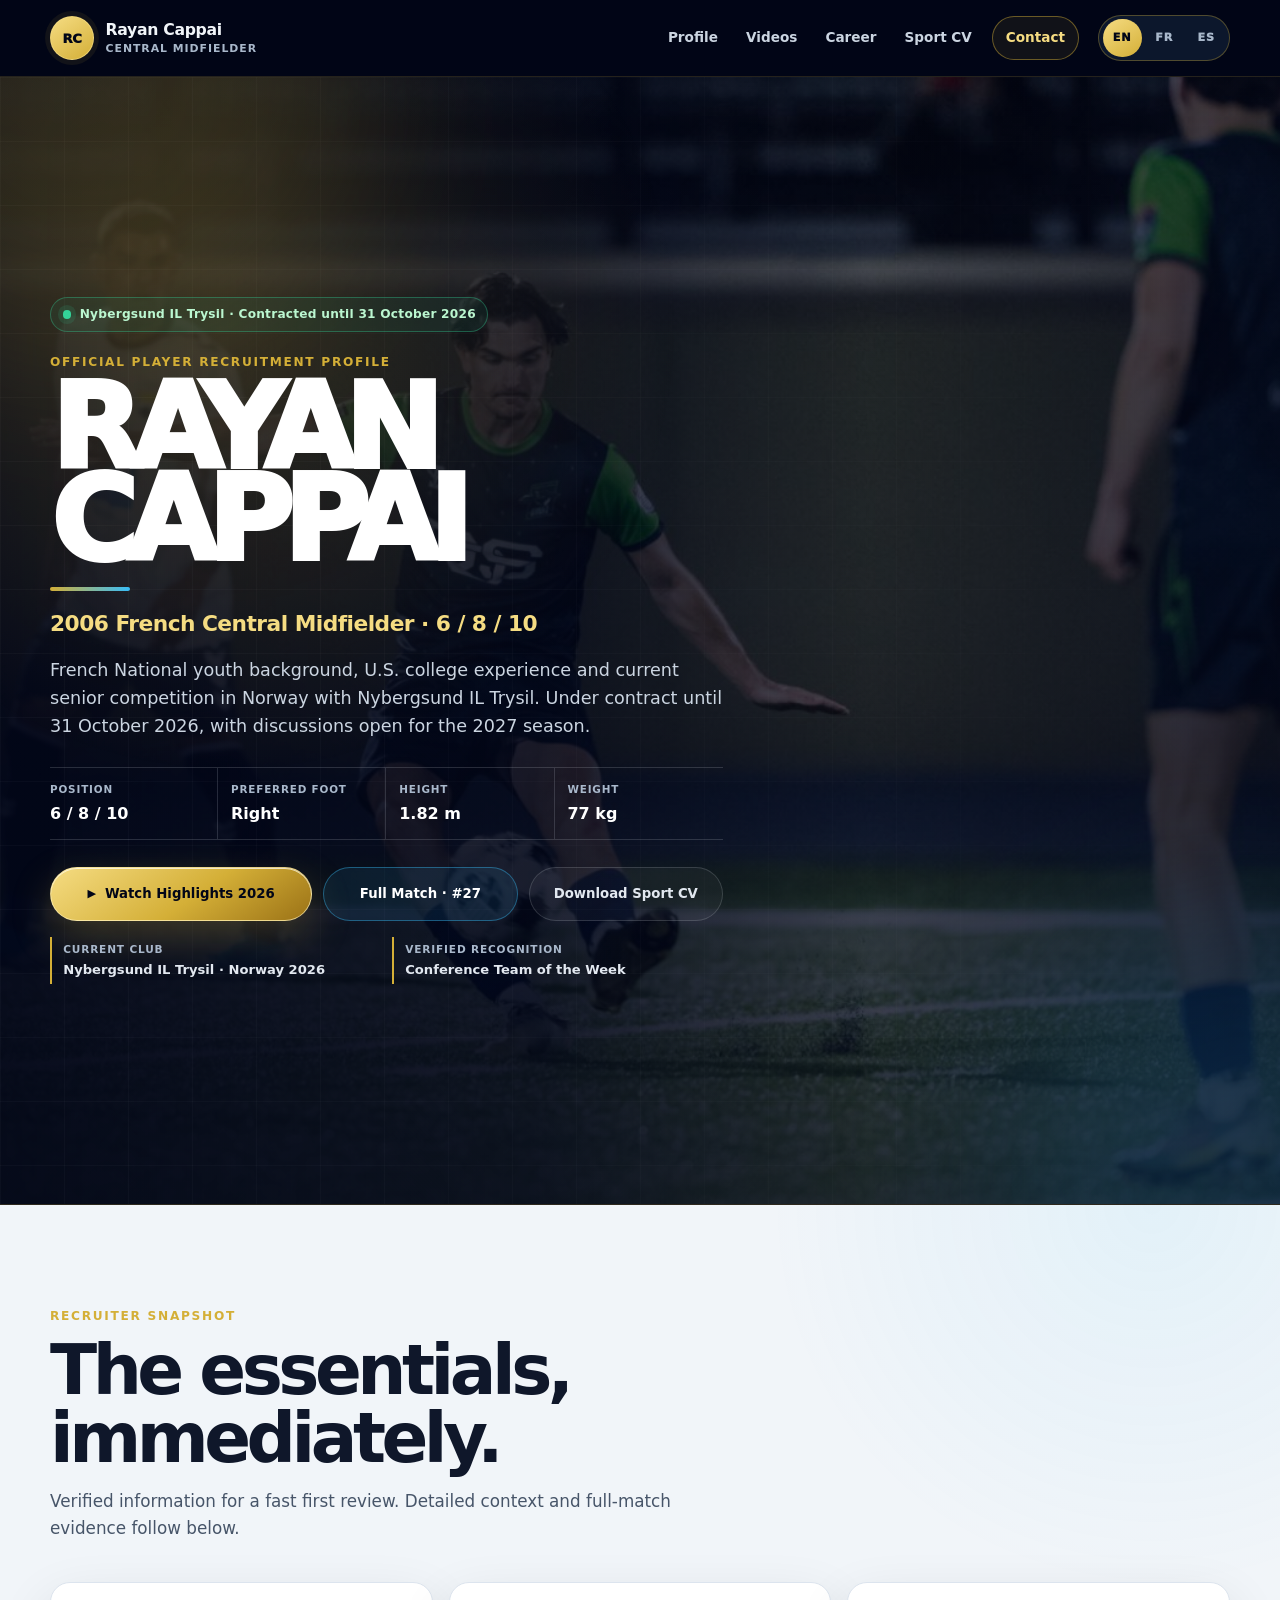
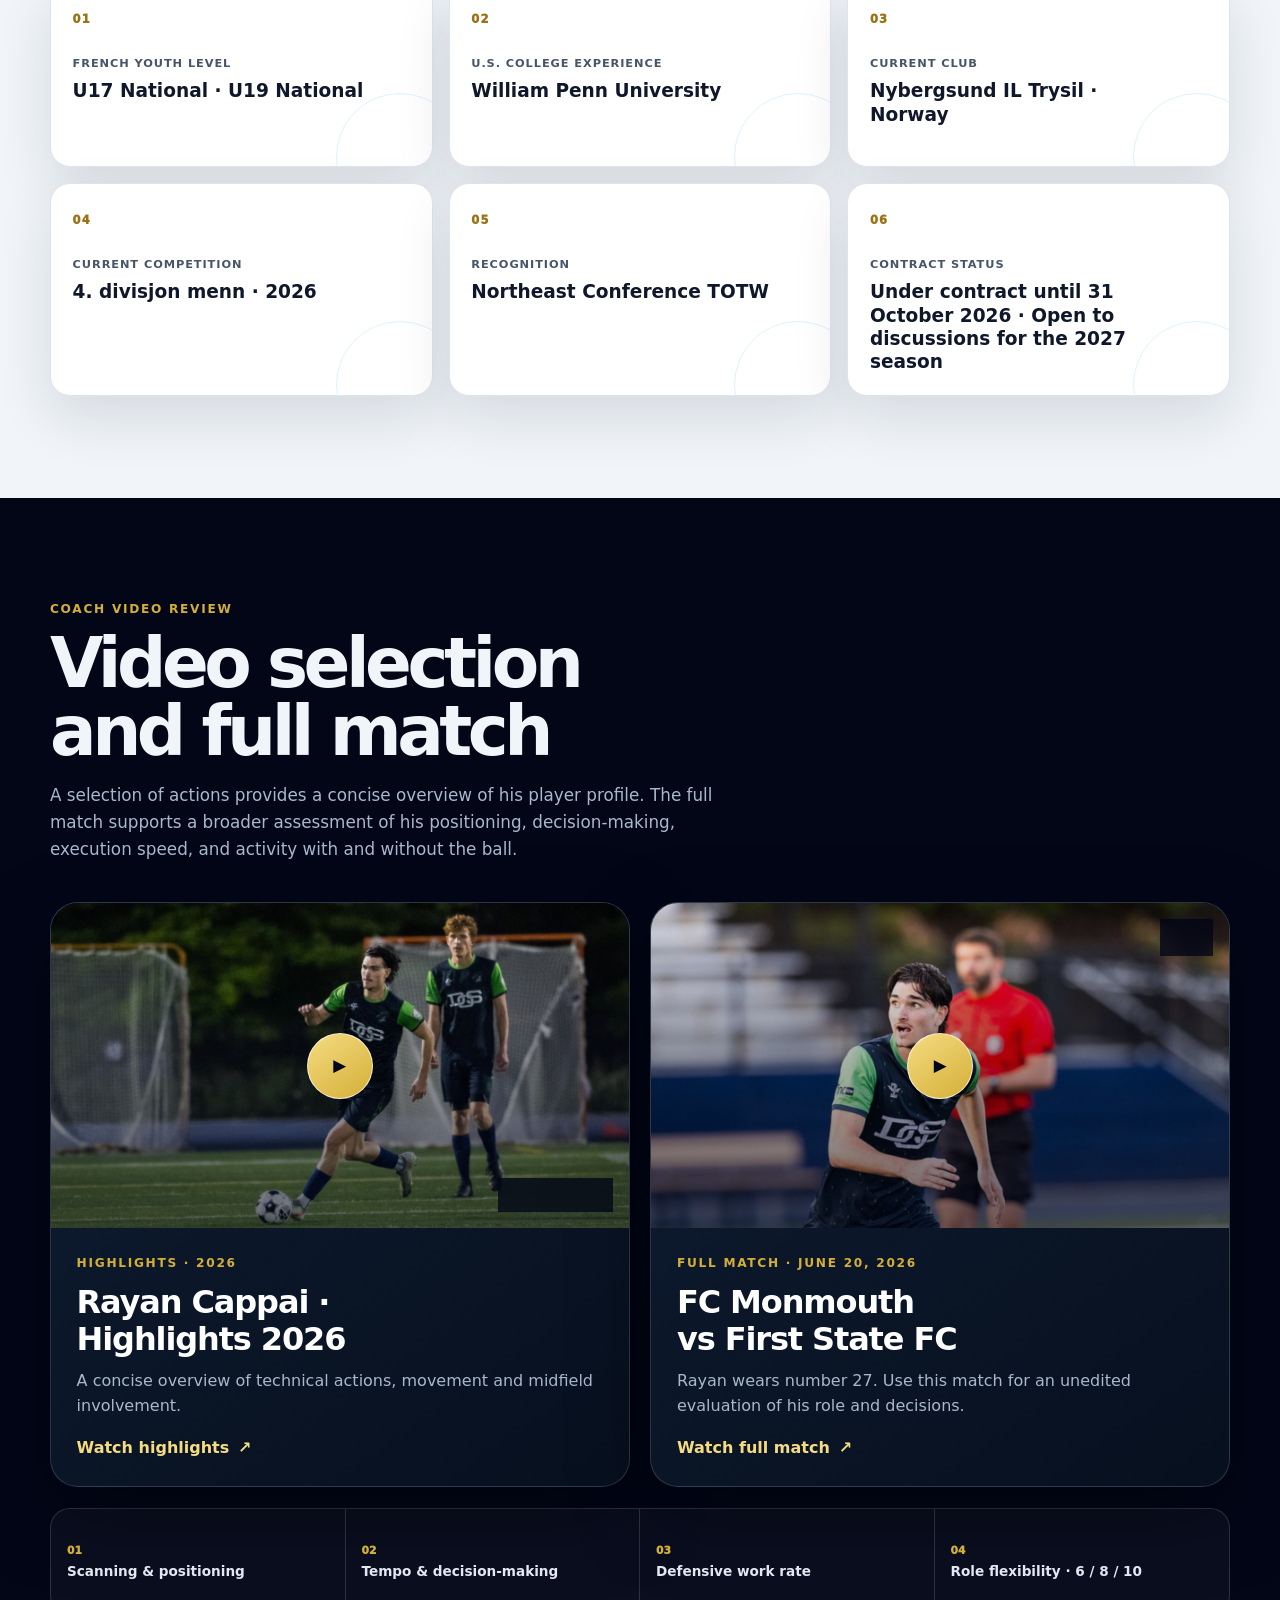
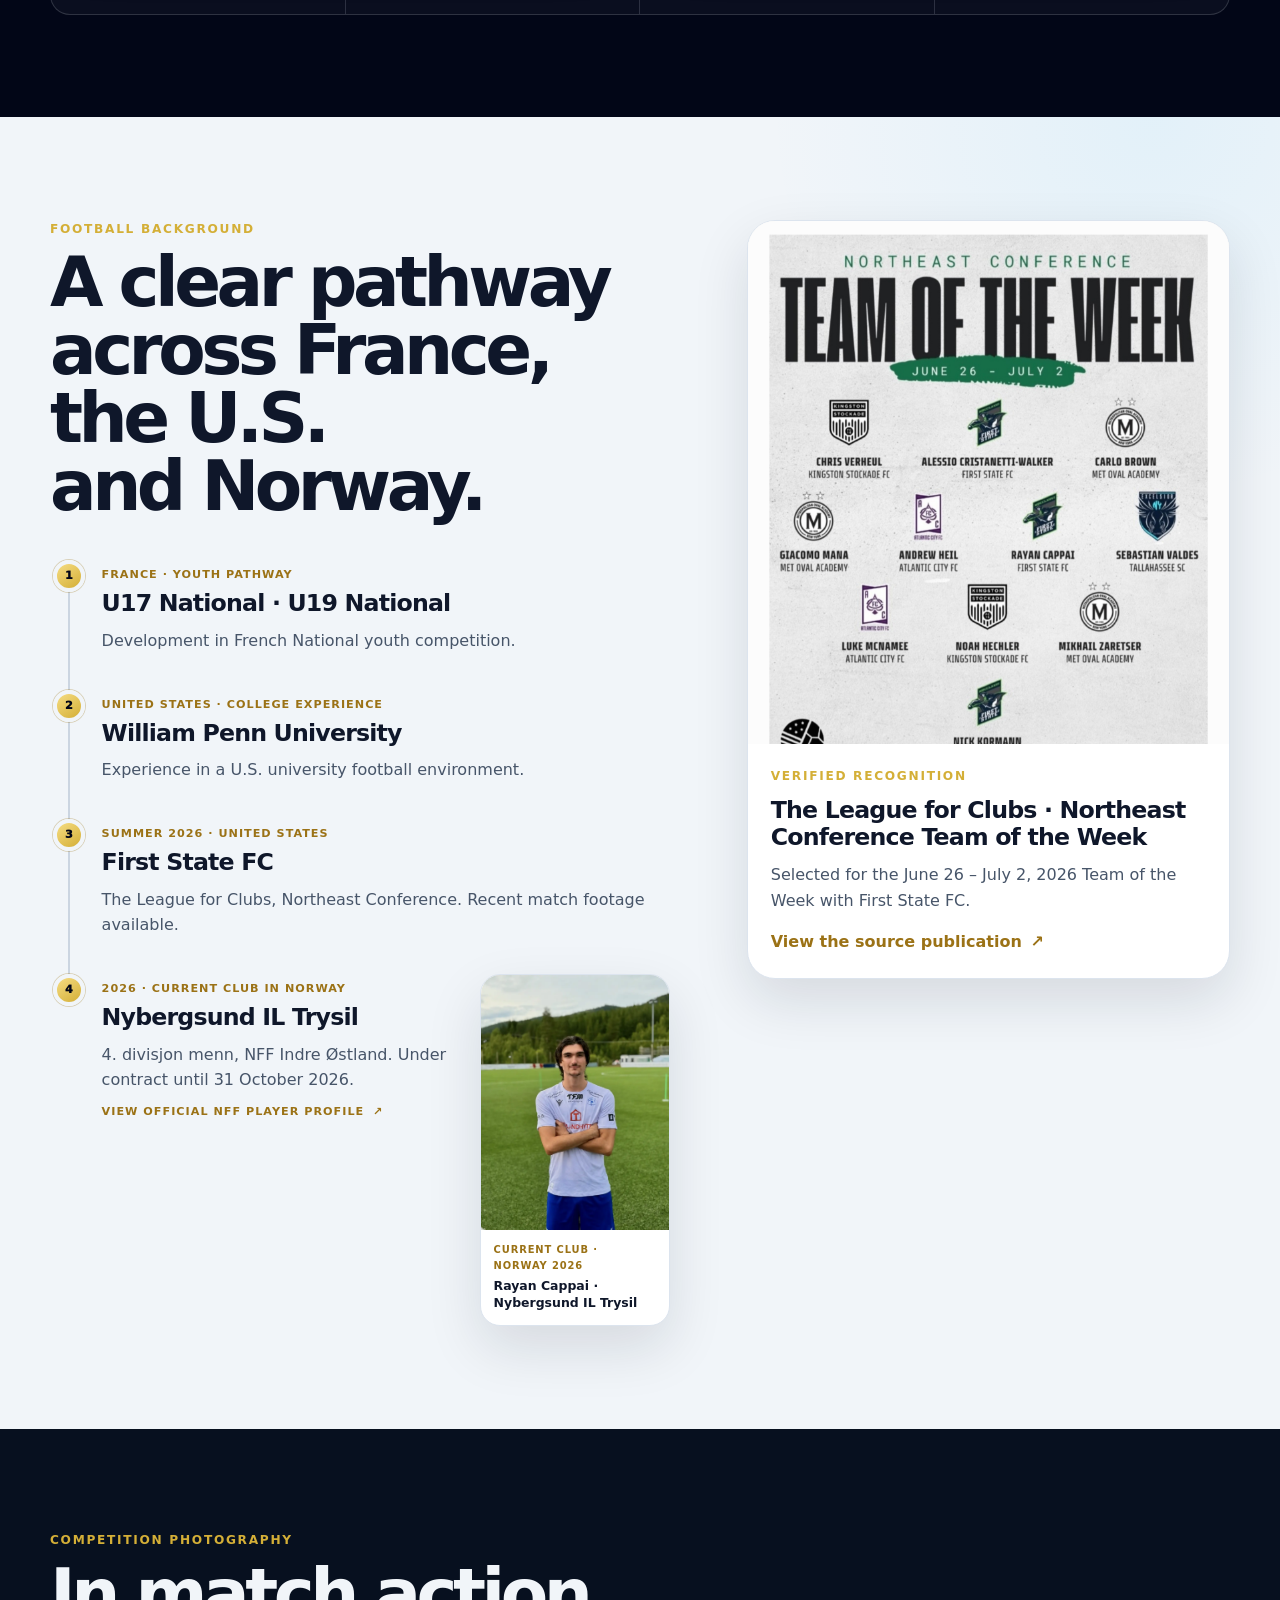
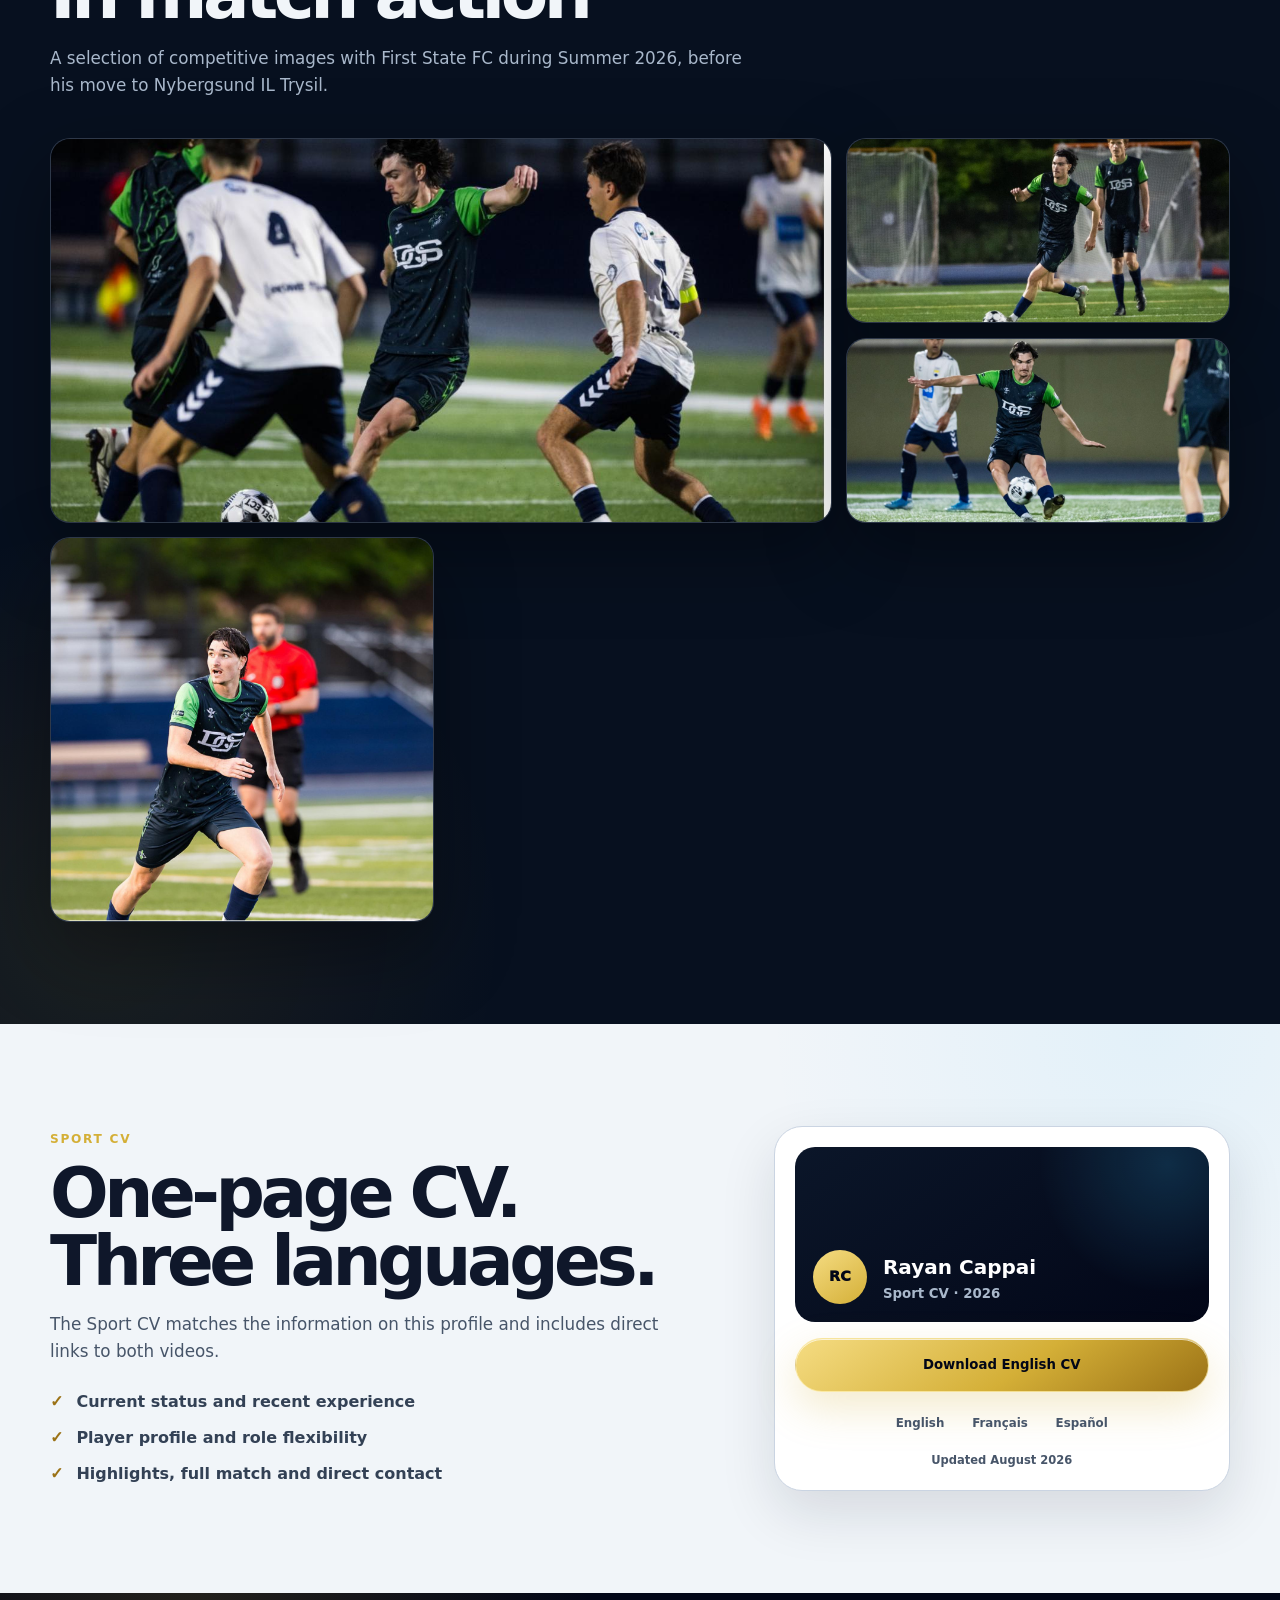
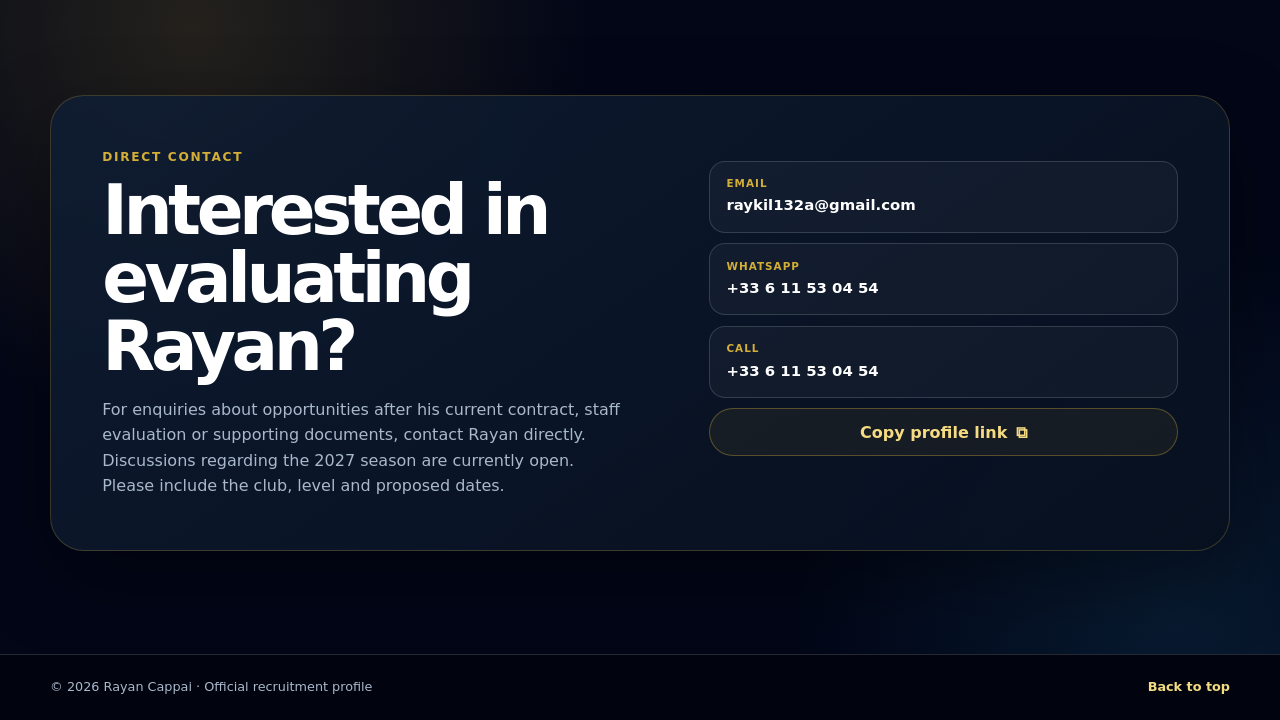
==== commit a7820130: "Professionnalise les textes du profil multilingue" ====
--- a/index.html
+++ b/index.html
@@ -160,7 +160,7 @@
           <p class="eyebrow" data-i18n="hero.eyebrow">Official player recruitment profile</p>
           <h1 id="hero-title">Rayan<br>Cappai</h1>
           <p class="hero-role" data-i18n="hero.role">2006 French Central Midfielder · 6 / 8 / 10</p>
-          <p class="hero-lead" data-i18n="hero.lead">French National youth background, U.S. college experience and current senior competition in Norway with Nybergsund IL Trysil. Open to discussions now for his next sporting project after the current contract.</p>
+          <p class="hero-lead" data-i18n="hero.lead">French National youth background, U.S. college experience and current senior competition in Norway with Nybergsund IL Trysil. Under contract until 31 October 2026, with discussions open for the 2027 season.</p>
 
           <dl class="hero-facts">
             <div><dt data-i18n="facts.positionLabel">Position</dt><dd data-i18n="facts.position">6 / 8 / 10</dd></div>
@@ -207,7 +207,7 @@
           <article class="snapshot-card"><span>03</span><p data-i18n="profile.card3Label">Current club</p><strong data-i18n="profile.card3Value">Nybergsund IL Trysil · Norway</strong></article>
           <article class="snapshot-card"><span>04</span><p data-i18n="profile.card4Label">Current competition</p><strong data-i18n="profile.card4Value">4. divisjon menn · 2026</strong></article>
           <article class="snapshot-card"><span>05</span><p data-i18n="profile.card5Label">Recognition</p><strong data-i18n="profile.card5Value">Northeast Conference TOTW</strong></article>
-          <article class="snapshot-card"><span>06</span><p data-i18n="profile.card6Label">Current status</p><strong data-i18n="profile.card6Value">Contracted to 31 Oct 2026 · Open to contact</strong></article>
+          <article class="snapshot-card"><span>06</span><p data-i18n="profile.card6Label">Contract status</p><strong data-i18n="profile.card6Value">Under contract until 31 October 2026 · Open to discussions for the 2027 season</strong></article>
         </div>
       </div>
     </section>
@@ -216,8 +216,8 @@
       <div class="container">
         <header class="section-heading section-heading-dark">
           <p class="eyebrow" data-i18n="videos.eyebrow">Coach video review</p>
-          <h2 id="videos-title" data-i18n="videos.title">Highlights first. Full match second.</h2>
-          <p data-i18n="videos.intro">A simple review sequence: use the highlights for the first screening, then the full match to assess positioning, decisions, tempo and work rate.</p>
+          <h2 id="videos-title" data-i18n="videos.title">Video selection and full match</h2>
+          <p data-i18n="videos.intro">A selection of actions provides a concise overview of his player profile. The full match supports a broader assessment of his positioning, decision-making, execution speed, and activity with and without the ball.</p>
         </header>
 
         <div class="video-grid">
@@ -318,9 +318,9 @@
     <section class="section gallery-section" id="photos" aria-labelledby="photos-title">
       <div class="container">
         <header class="section-heading section-heading-dark">
-          <p class="eyebrow" data-i18n="photos.eyebrow">Recent action</p>
-          <h2 id="photos-title" data-i18n="photos.title">Match context, not studio poses.</h2>
-          <p data-i18n="photos.intro">Recent competitive images with First State FC during Summer 2026.</p>
+          <p class="eyebrow" data-i18n="photos.eyebrow">Competition photography</p>
+          <h2 id="photos-title" data-i18n="photos.title">In match action</h2>
+          <p data-i18n="photos.intro">A selection of competitive images with First State FC during Summer 2026, before his move to Nybergsund IL Trysil.</p>
         </header>
 
         <div class="photo-grid">
@@ -366,7 +366,7 @@
         <div>
           <p class="eyebrow" data-i18n="contact.eyebrow">Direct contact</p>
           <h2 id="contact-title" data-i18n="contact.title">Interested in evaluating Rayan?</h2>
-          <p data-i18n="contact.copy">For enquiries about opportunities after his current contract, staff evaluation or supporting documents, contact Rayan directly. He is open to discussions now. Please include the club, level and proposed dates.</p>
+          <p data-i18n="contact.copy">For enquiries about opportunities after his current contract, staff evaluation or supporting documents, contact Rayan directly. Discussions regarding the 2027 season are currently open. Please include the club, level and proposed dates.</p>
         </div>
         <div class="contact-details">
           <a class="contact-link" href="mailto:raykil132a@gmail.com">
@@ -398,6 +398,6 @@
   </footer>
 
   <noscript><p class="noscript">Language switching requires JavaScript. The English profile remains fully accessible.</p></noscript>
-  <script src="./app.js?v=20260817-portrait" defer></script>
+  <script src="./app.js?v=20260818-copy" defer></script>
 </body>
 </html>
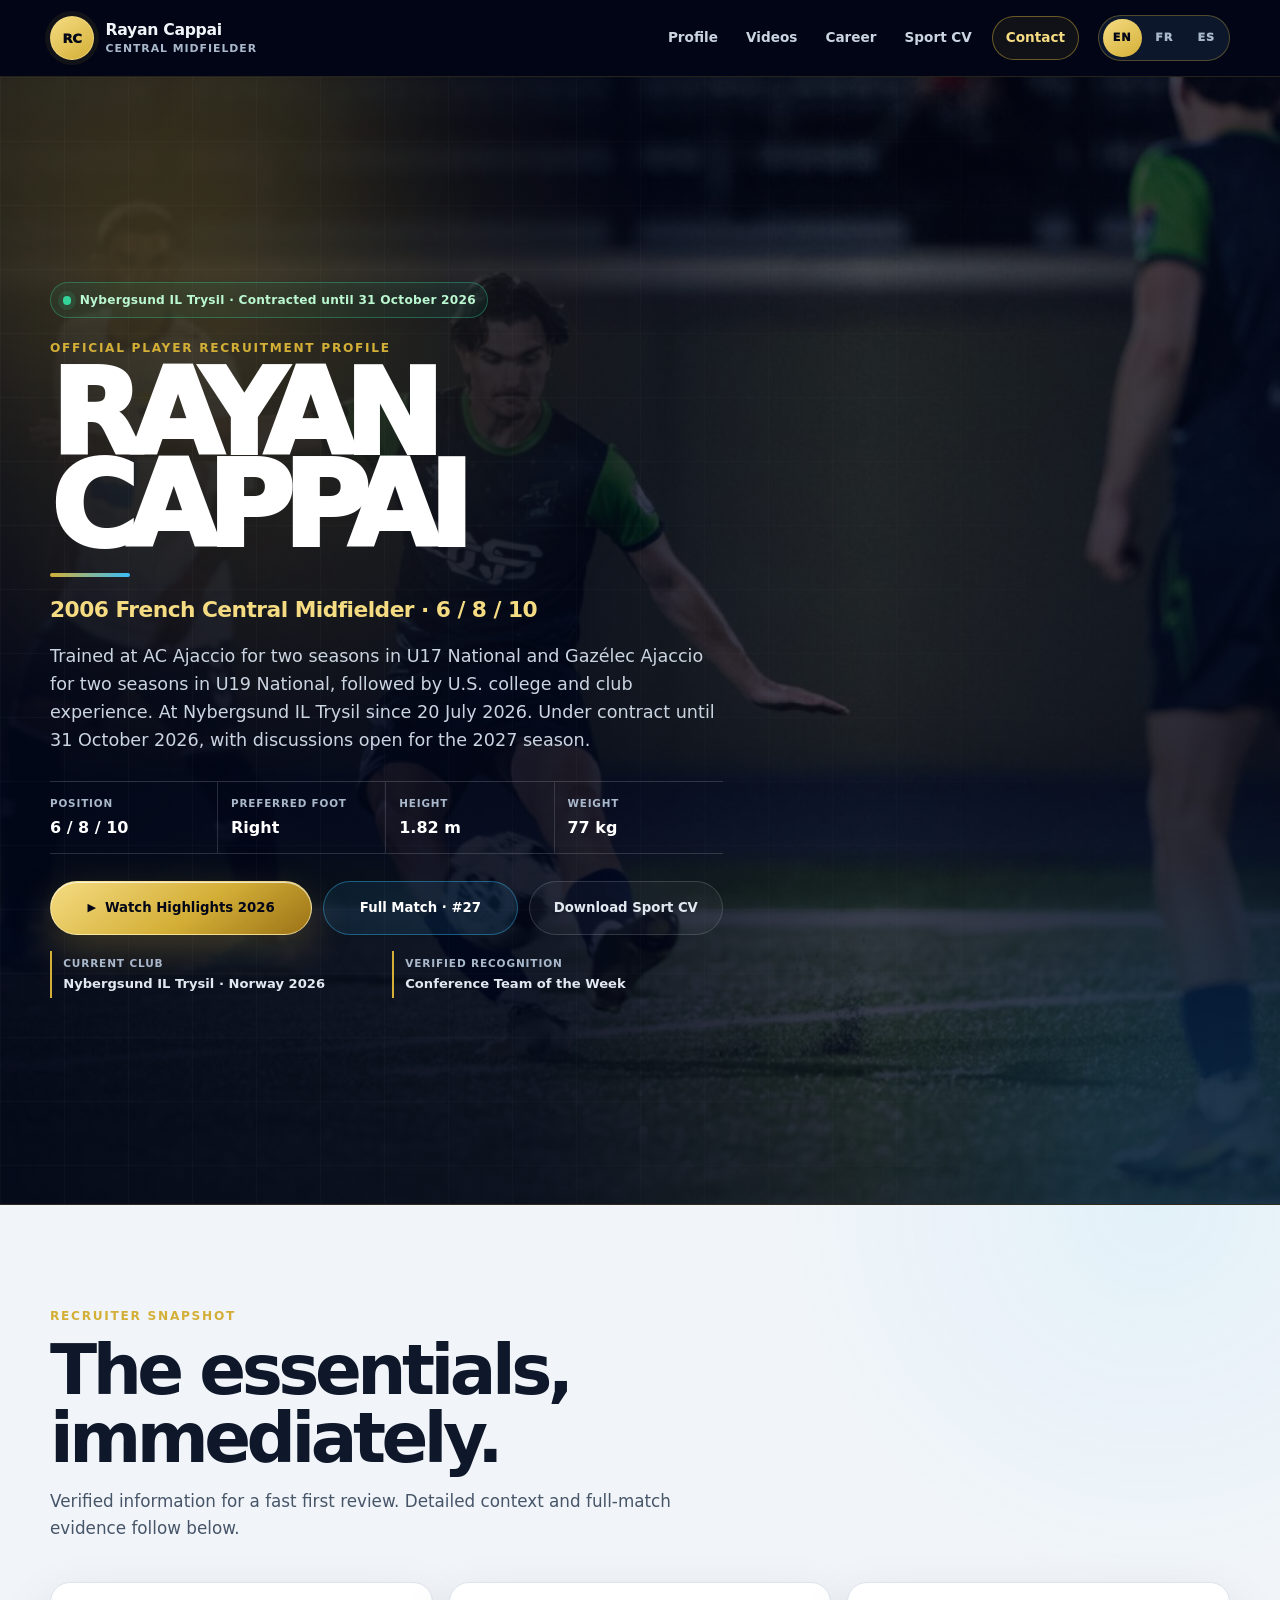
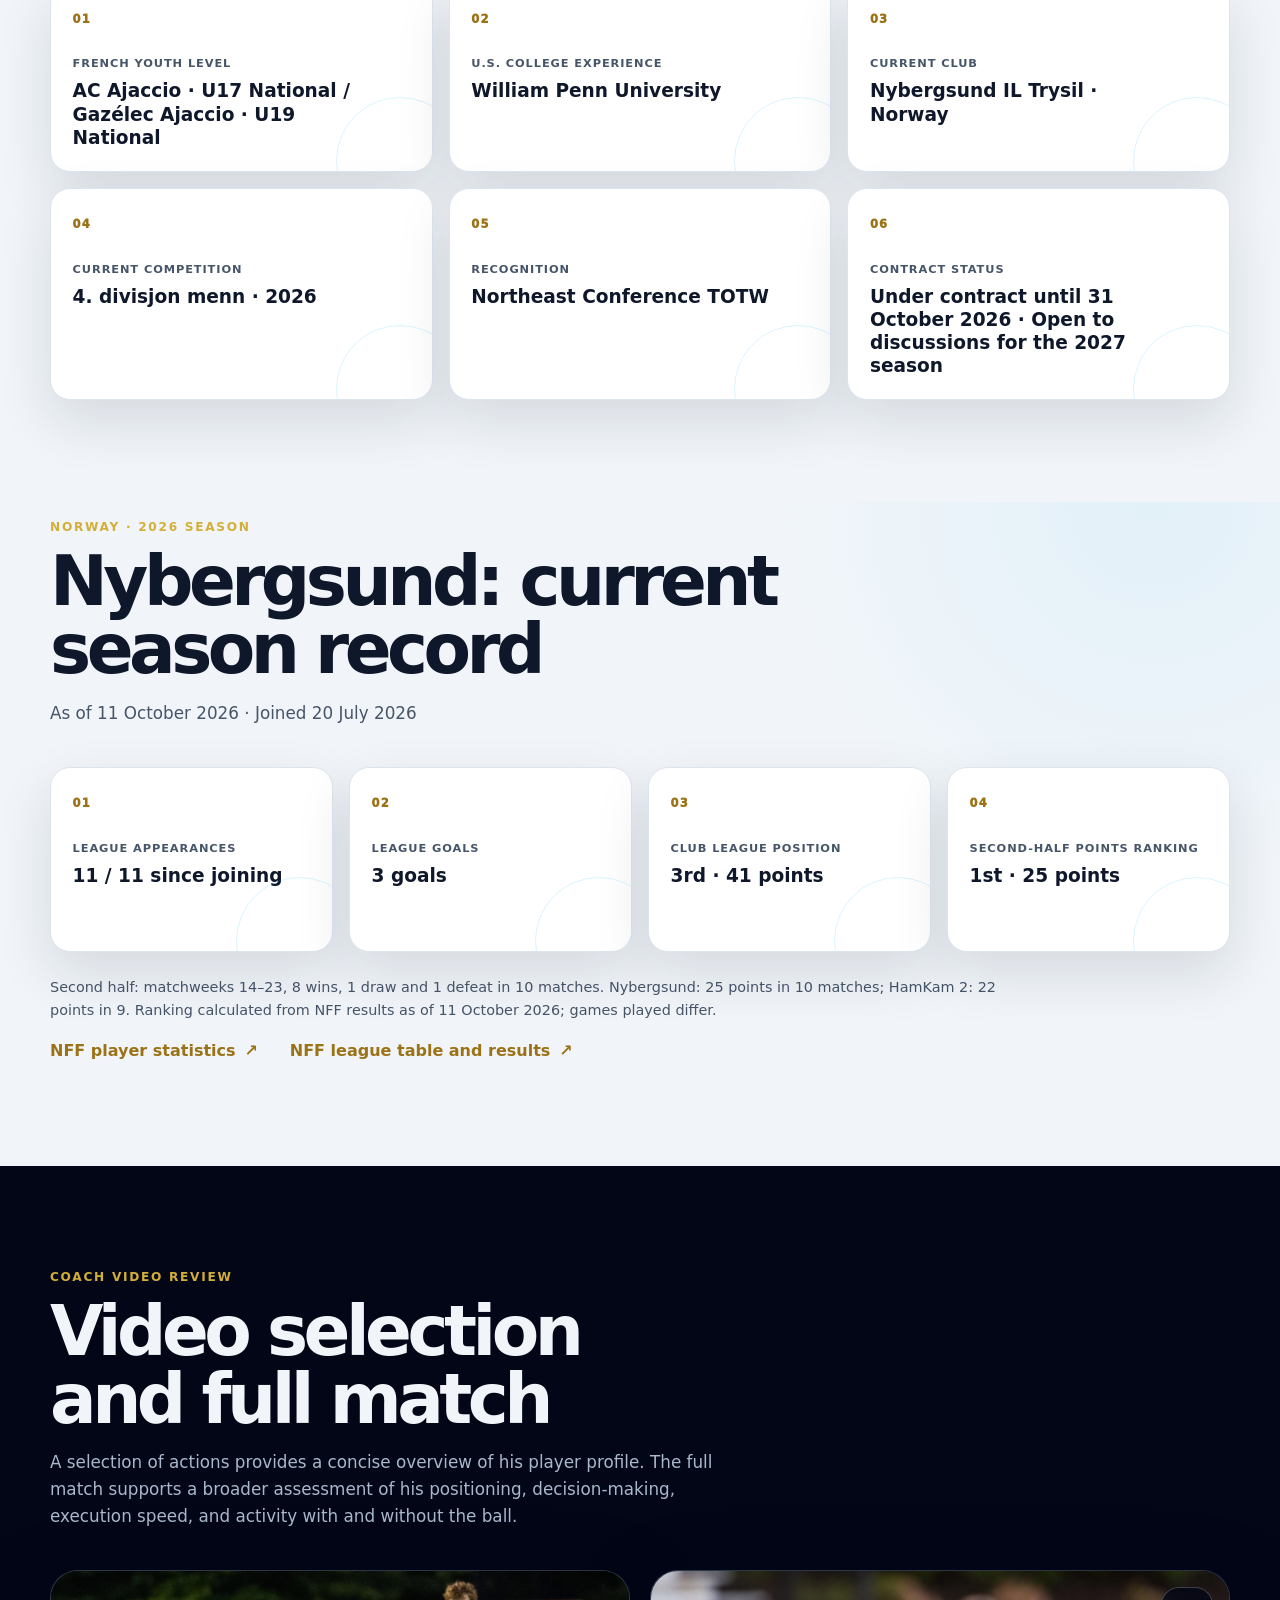
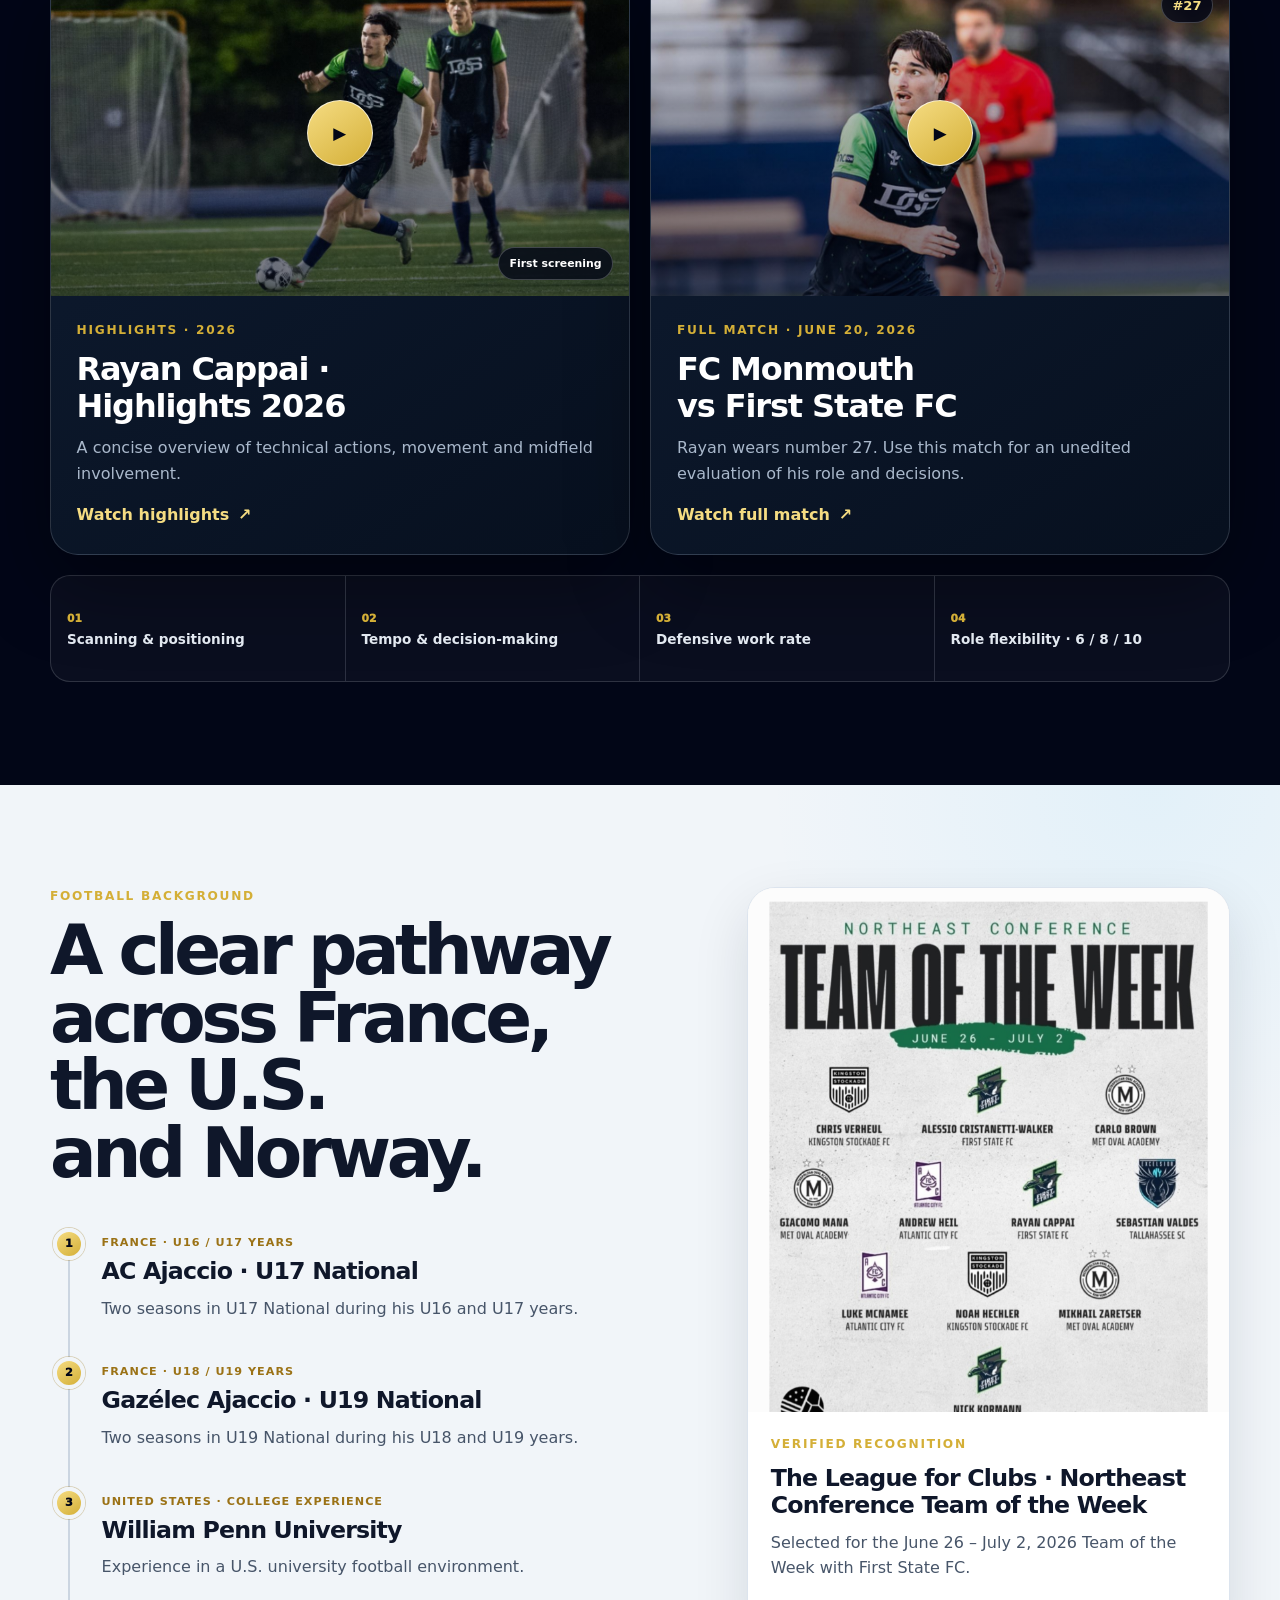
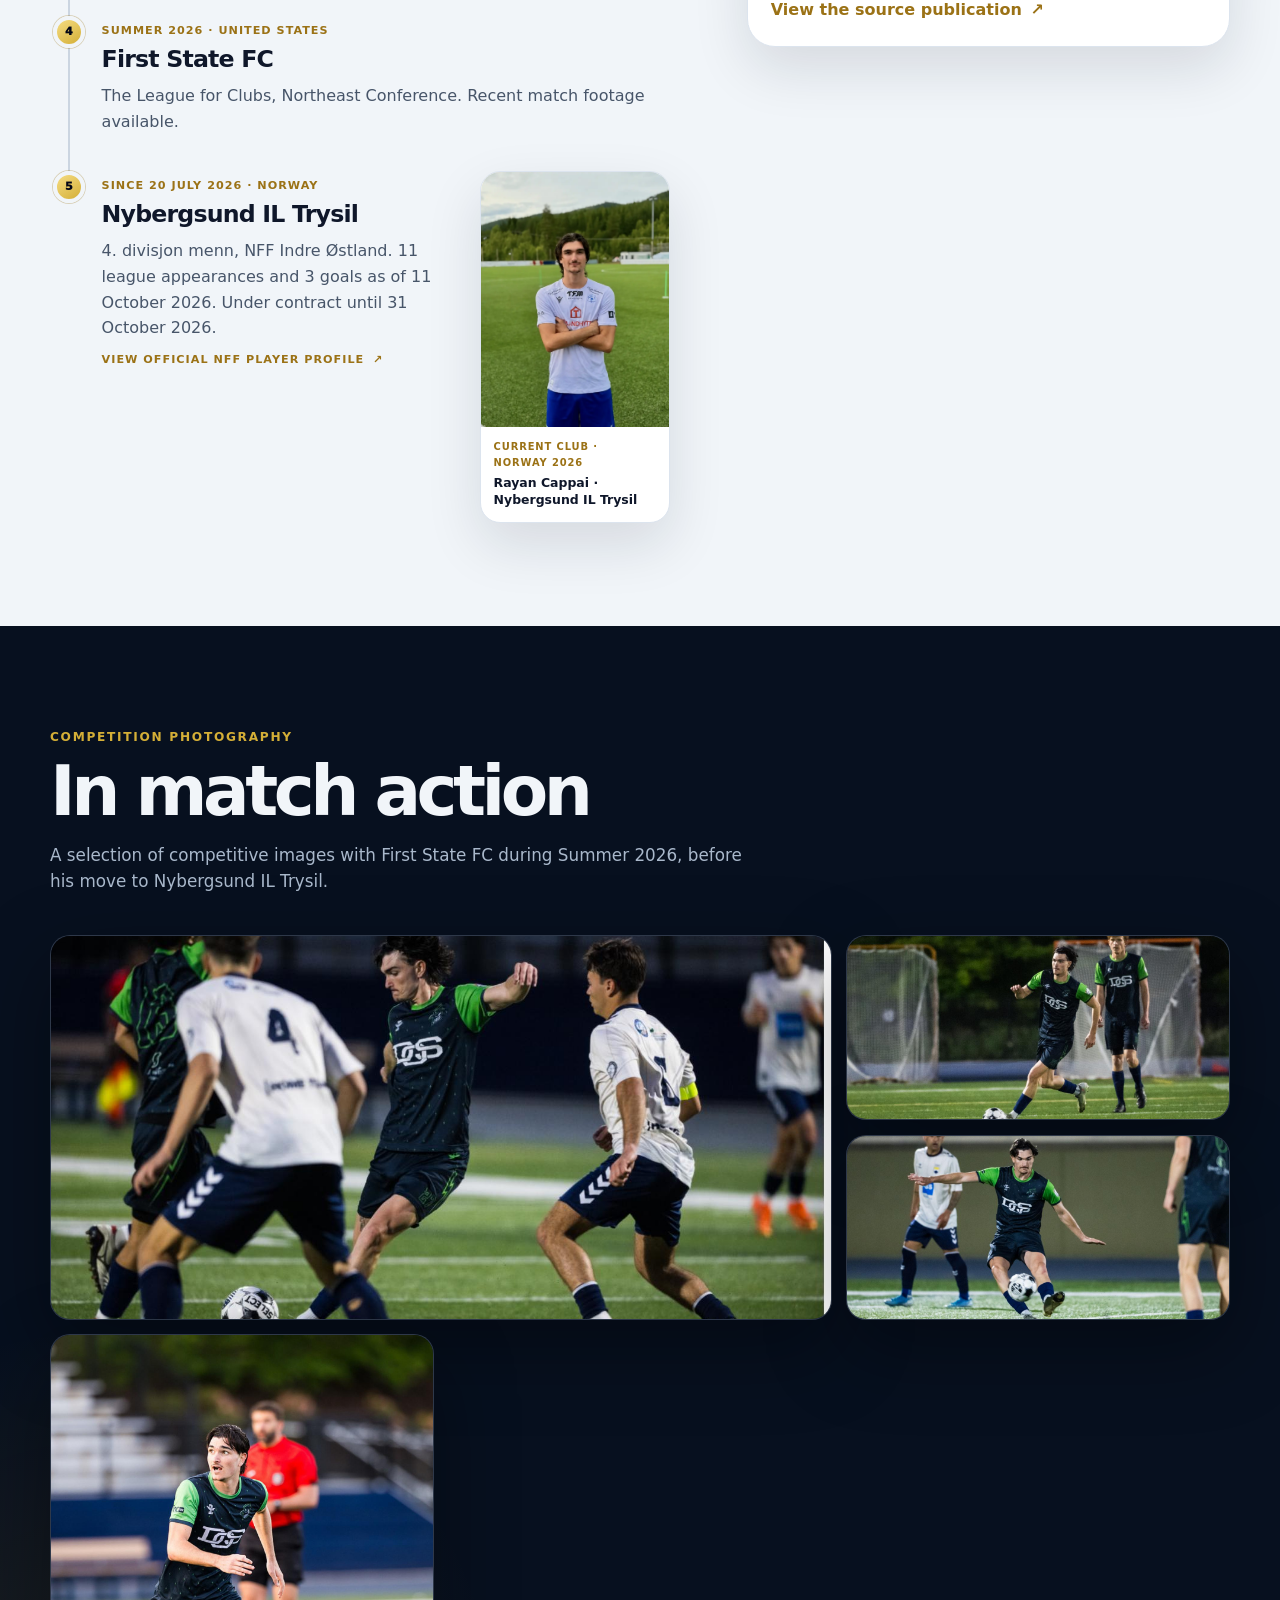
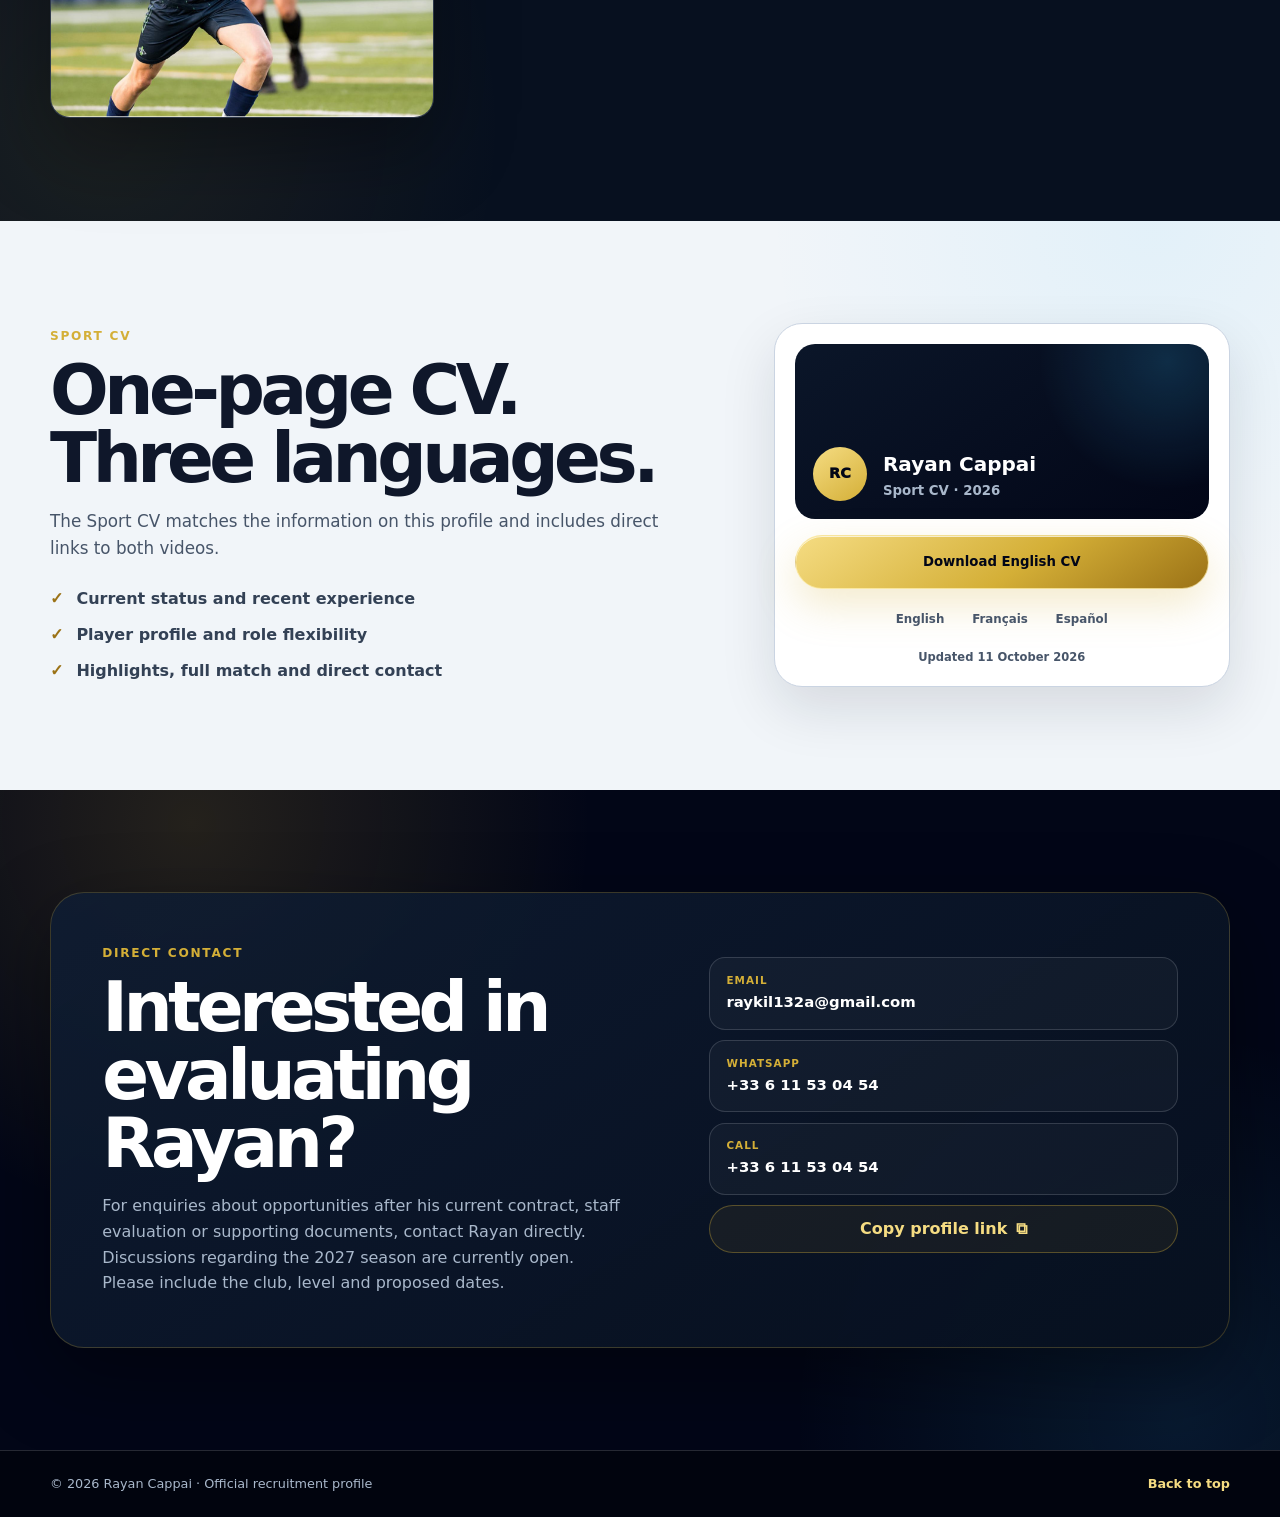
==== commit 320cb179: "Actualise la formation et le bilan norvégien au 11 octobre 2026 AC Ajaccio : 2 saisons U17 Nationaux" ====
--- a/index.html
+++ b/index.html
@@ -33,7 +33,7 @@
   <meta name="twitter:image" content="https://cc-2a.github.io/rayan-cappai-recruitment/IMG-20260521-WA0008.jpg">
 
   <title>Rayan Cappai | 2006 French Central Midfielder</title>
-  <link rel="stylesheet" href="./style.css?v=20260817-portrait-v2">
+  <link rel="stylesheet" href="./style.css?v=20261011">
   <style>
     .hero {
       background:
@@ -96,7 +96,7 @@
     "nationality": "French",
     "gender": "Male",
     "jobTitle": "Footballer - Central Midfielder",
-    "description": "French central midfielder, positions 6, 8 and 10, with U17 and U19 National experience in France, U.S. college experience and current senior competition in Norway with Nybergsund IL Trysil.",
+    "description": "French central midfielder, positions 6, 8 and 10. Two seasons in U17 National at AC Ajaccio and two seasons in U19 National at Gazélec Ajaccio. U.S. college experience and at Nybergsund IL Trysil since 20 July 2026. 11 league appearances and 3 goals as of 11 October 2026.",
     "award": "The League for Clubs - Northeast Conference Team of the Week, June 26 to July 2, 2026",
     "email": "raykil132a@gmail.com",
     "telephone": "+33611530454",
@@ -160,7 +160,7 @@
           <p class="eyebrow" data-i18n="hero.eyebrow">Official player recruitment profile</p>
           <h1 id="hero-title">Rayan<br>Cappai</h1>
           <p class="hero-role" data-i18n="hero.role">2006 French Central Midfielder · 6 / 8 / 10</p>
-          <p class="hero-lead" data-i18n="hero.lead">French National youth background, U.S. college experience and current senior competition in Norway with Nybergsund IL Trysil. Under contract until 31 October 2026, with discussions open for the 2027 season.</p>
+          <p class="hero-lead" data-i18n="hero.lead">Trained at AC Ajaccio for two seasons in U17 National and Gazélec Ajaccio for two seasons in U19 National, followed by U.S. college and club experience. At Nybergsund IL Trysil since 20 July 2026. Under contract until 31 October 2026, with discussions open for the 2027 season.</p>
 
           <dl class="hero-facts">
             <div><dt data-i18n="facts.positionLabel">Position</dt><dd data-i18n="facts.position">6 / 8 / 10</dd></div>
@@ -174,7 +174,7 @@
               <span class="play-icon" aria-hidden="true">▶</span><span data-i18n="actions.highlights">Watch Highlights 2026</span>
             </a>
             <a class="btn btn-secondary" href="https://www.youtube.com/watch?v=4_4mTHcd5zQ" target="_blank" rel="noopener noreferrer" data-i18n="actions.fullMatch">Full Match · #27</a>
-            <a class="btn btn-quiet" href="./Rayan_Cappai_Sport_CV_EN.pdf" target="_blank" rel="noopener noreferrer" data-cv-primary data-i18n="actions.cv">Download Sport CV</a>
+            <a class="btn btn-quiet" href="./Rayan_Cappai_Sport_CV_EN.pdf?v=20261011" target="_blank" rel="noopener noreferrer" data-cv-primary data-i18n="actions.cv">Download Sport CV</a>
           </div>
 
           <div class="hero-proof" role="group" aria-label="Recent verified experience" data-i18n-aria="a11y.recentExperience">
@@ -202,12 +202,33 @@
         </header>
 
         <div class="snapshot-grid">
-          <article class="snapshot-card"><span>01</span><p data-i18n="profile.card1Label">French youth level</p><strong data-i18n="profile.card1Value">U17 National · U19 National</strong></article>
+          <article class="snapshot-card"><span>01</span><p data-i18n="profile.card1Label">French youth level</p><strong data-i18n="profile.card1Value">AC Ajaccio · U17 National / Gazélec Ajaccio · U19 National</strong></article>
           <article class="snapshot-card"><span>02</span><p data-i18n="profile.card2Label">U.S. college experience</p><strong>William Penn University</strong></article>
           <article class="snapshot-card"><span>03</span><p data-i18n="profile.card3Label">Current club</p><strong data-i18n="profile.card3Value">Nybergsund IL Trysil · Norway</strong></article>
           <article class="snapshot-card"><span>04</span><p data-i18n="profile.card4Label">Current competition</p><strong data-i18n="profile.card4Value">4. divisjon menn · 2026</strong></article>
           <article class="snapshot-card"><span>05</span><p data-i18n="profile.card5Label">Recognition</p><strong data-i18n="profile.card5Value">Northeast Conference TOTW</strong></article>
           <article class="snapshot-card"><span>06</span><p data-i18n="profile.card6Label">Contract status</p><strong data-i18n="profile.card6Value">Under contract until 31 October 2026 · Open to discussions for the 2027 season</strong></article>
+        </div>
+      </div>
+    </section>
+
+    <section class="section section-light norway-section" id="norway" aria-labelledby="norway-title">
+      <div class="container">
+        <header class="section-heading">
+          <p class="eyebrow" data-i18n="norway.eyebrow">Norway · 2026 season</p>
+          <h2 id="norway-title" data-i18n="norway.title">Nybergsund: current season record</h2>
+          <p data-i18n="norway.date">As of 11 October 2026 · Joined 20 July 2026</p>
+        </header>
+        <div class="norway-grid">
+          <article class="snapshot-card"><span>01</span><p data-i18n="norway.matchesLabel">League appearances</p><strong data-i18n="norway.matchesValue">11 / 11 since joining</strong></article>
+          <article class="snapshot-card"><span>02</span><p data-i18n="norway.goalsLabel">League goals</p><strong data-i18n="norway.goalsValue">3 goals</strong></article>
+          <article class="snapshot-card"><span>03</span><p data-i18n="norway.positionLabel">Club league position</p><strong data-i18n="norway.positionValue">3rd · 41 points</strong></article>
+          <article class="snapshot-card"><span>04</span><p data-i18n="norway.returnLabel">Second-half points ranking</p><strong data-i18n="norway.returnValue">1st · 25 points</strong></article>
+        </div>
+        <p class="norway-note" data-i18n="norway.note">Second half: matchweeks 14–23, 8 wins, 1 draw and 1 defeat in 10 matches. Nybergsund: 25 points in 10 matches; HamKam 2: 22 points in 9. Ranking calculated from NFF results as of 11 October 2026; games played differ.</p>
+        <div class="norway-sources">
+          <a class="text-action text-action-dark" href="https://www.fotball.no/fotballdata/person/profil/?fiksId=4171102" target="_blank" rel="noopener noreferrer"><span data-i18n="norway.playerSource">NFF player statistics</span><span aria-hidden="true">↗</span></a>
+          <a class="text-action text-action-dark" href="https://www.fotball.no/fotballdata/turnering/hjem/?fiksId=205625" target="_blank" rel="noopener noreferrer"><span data-i18n="norway.leagueSource">NFF league table and results</span><span aria-hidden="true">↗</span></a>
         </div>
       </div>
     </section>
@@ -269,9 +290,14 @@
 
           <ol class="career-timeline">
             <li>
-              <span data-i18n="career.step1Date">France · Youth pathway</span>
-              <h3 data-i18n="career.step1Title">U17 National · U19 National</h3>
-              <p data-i18n="career.step1Copy">Development in French National youth competition.</p>
+              <span data-i18n="career.step1Date">France · U16 / U17 years</span>
+              <h3 data-i18n="career.step1Title">AC Ajaccio · U17 National</h3>
+              <p data-i18n="career.step1Copy">Two seasons in U17 National during his U16 and U17 years.</p>
+            </li>
+            <li>
+              <span data-i18n="career.step1bDate">France · U18 / U19 years</span>
+              <h3 data-i18n="career.step1bTitle">Gazélec Ajaccio · U19 National</h3>
+              <p data-i18n="career.step1bCopy">Two seasons in U19 National during his U18 and U19 years.</p>
             </li>
             <li>
               <span data-i18n="career.step2Date">United States · College experience</span>
@@ -285,9 +311,9 @@
             </li>
             <li class="career-current">
               <div class="career-current-copy">
-                <span data-i18n="career.step4Date">2026 · Current club in Norway</span>
+                <span data-i18n="career.step4Date">Since 20 July 2026 · Norway</span>
                 <h3 data-i18n="career.step4Title">Nybergsund IL Trysil</h3>
-                <p data-i18n="career.step4Copy">4. divisjon menn, NFF Indre Østland. Under contract until 31 October 2026.</p>
+                <p data-i18n="career.step4Copy">4. divisjon menn, NFF Indre Østland. 11 league appearances and 3 goals as of 11 October 2026. Under contract until 31 October 2026.</p>
                 <a class="text-action text-action-dark" href="https://www.fotball.no/fotballdata/person/profil/?fiksId=4171102" target="_blank" rel="noopener noreferrer"><span data-i18n="career.nffSource">View official NFF player profile</span><span aria-hidden="true">↗</span></a>
               </div>
               <figure class="current-club-portrait">
@@ -350,13 +376,13 @@
             <span>RC</span>
             <div><strong>Rayan Cappai</strong><small data-i18n="cv.documentLabel">Sport CV · 2026</small></div>
           </div>
-          <a class="btn btn-primary btn-block" href="./Rayan_Cappai_Sport_CV_EN.pdf" target="_blank" rel="noopener noreferrer" data-cv-primary data-i18n="cv.primaryButton">Download English CV</a>
+          <a class="btn btn-primary btn-block" href="./Rayan_Cappai_Sport_CV_EN.pdf?v=20261011" target="_blank" rel="noopener noreferrer" data-cv-primary data-i18n="cv.primaryButton">Download English CV</a>
           <div class="cv-language-links" role="group" aria-label="All Sport CV languages" data-i18n-aria="a11y.cvLanguages">
-            <a href="./Rayan_Cappai_Sport_CV_EN.pdf" target="_blank" rel="noopener noreferrer">English</a>
-            <a href="./Rayan_Cappai_CV_Sportif_FR.pdf" target="_blank" rel="noopener noreferrer">Français</a>
-            <a href="./Rayan_Cappai_CV_Deportivo_ES.pdf" target="_blank" rel="noopener noreferrer">Español</a>
-          </div>
-          <p class="cv-updated" data-i18n="cv.updated">Updated August 2026</p>
+            <a href="./Rayan_Cappai_Sport_CV_EN.pdf?v=20261011" target="_blank" rel="noopener noreferrer">English</a>
+            <a href="./Rayan_Cappai_CV_Sportif_FR.pdf?v=20261011" target="_blank" rel="noopener noreferrer">Français</a>
+            <a href="./Rayan_Cappai_CV_Deportivo_ES.pdf?v=20261011" target="_blank" rel="noopener noreferrer">Español</a>
+          </div>
+          <p class="cv-updated" data-i18n="cv.updated">Updated 11 October 2026</p>
         </article>
       </div>
     </section>
@@ -398,6 +424,6 @@
   </footer>
 
   <noscript><p class="noscript">Language switching requires JavaScript. The English profile remains fully accessible.</p></noscript>
-  <script src="./app.js?v=20260818-copy" defer></script>
+  <script src="./app.js?v=20261011" defer></script>
 </body>
 </html>
--- a/style.css
+++ b/style.css
@@ -1715,3 +1715,11 @@
     animation-iteration-count: 1 !important;
   }
 }
+
+/* Dated Norway season record */
+.norway-section { padding-top: 1rem; }
+.norway-grid { display: grid; grid-template-columns: repeat(4, minmax(0, 1fr)); gap: 1rem; }
+.norway-note { max-width: 980px; margin: 1.5rem 0 1rem; color: var(--slate-600); font-size: .9rem; line-height: 1.6; }
+.norway-sources { display: flex; flex-wrap: wrap; gap: 1rem 2rem; }
+@media (max-width: 1100px) { .norway-grid { grid-template-columns: repeat(2, minmax(0, 1fr)); } }
+@media (max-width: 600px) { .norway-grid { grid-template-columns: 1fr; } }
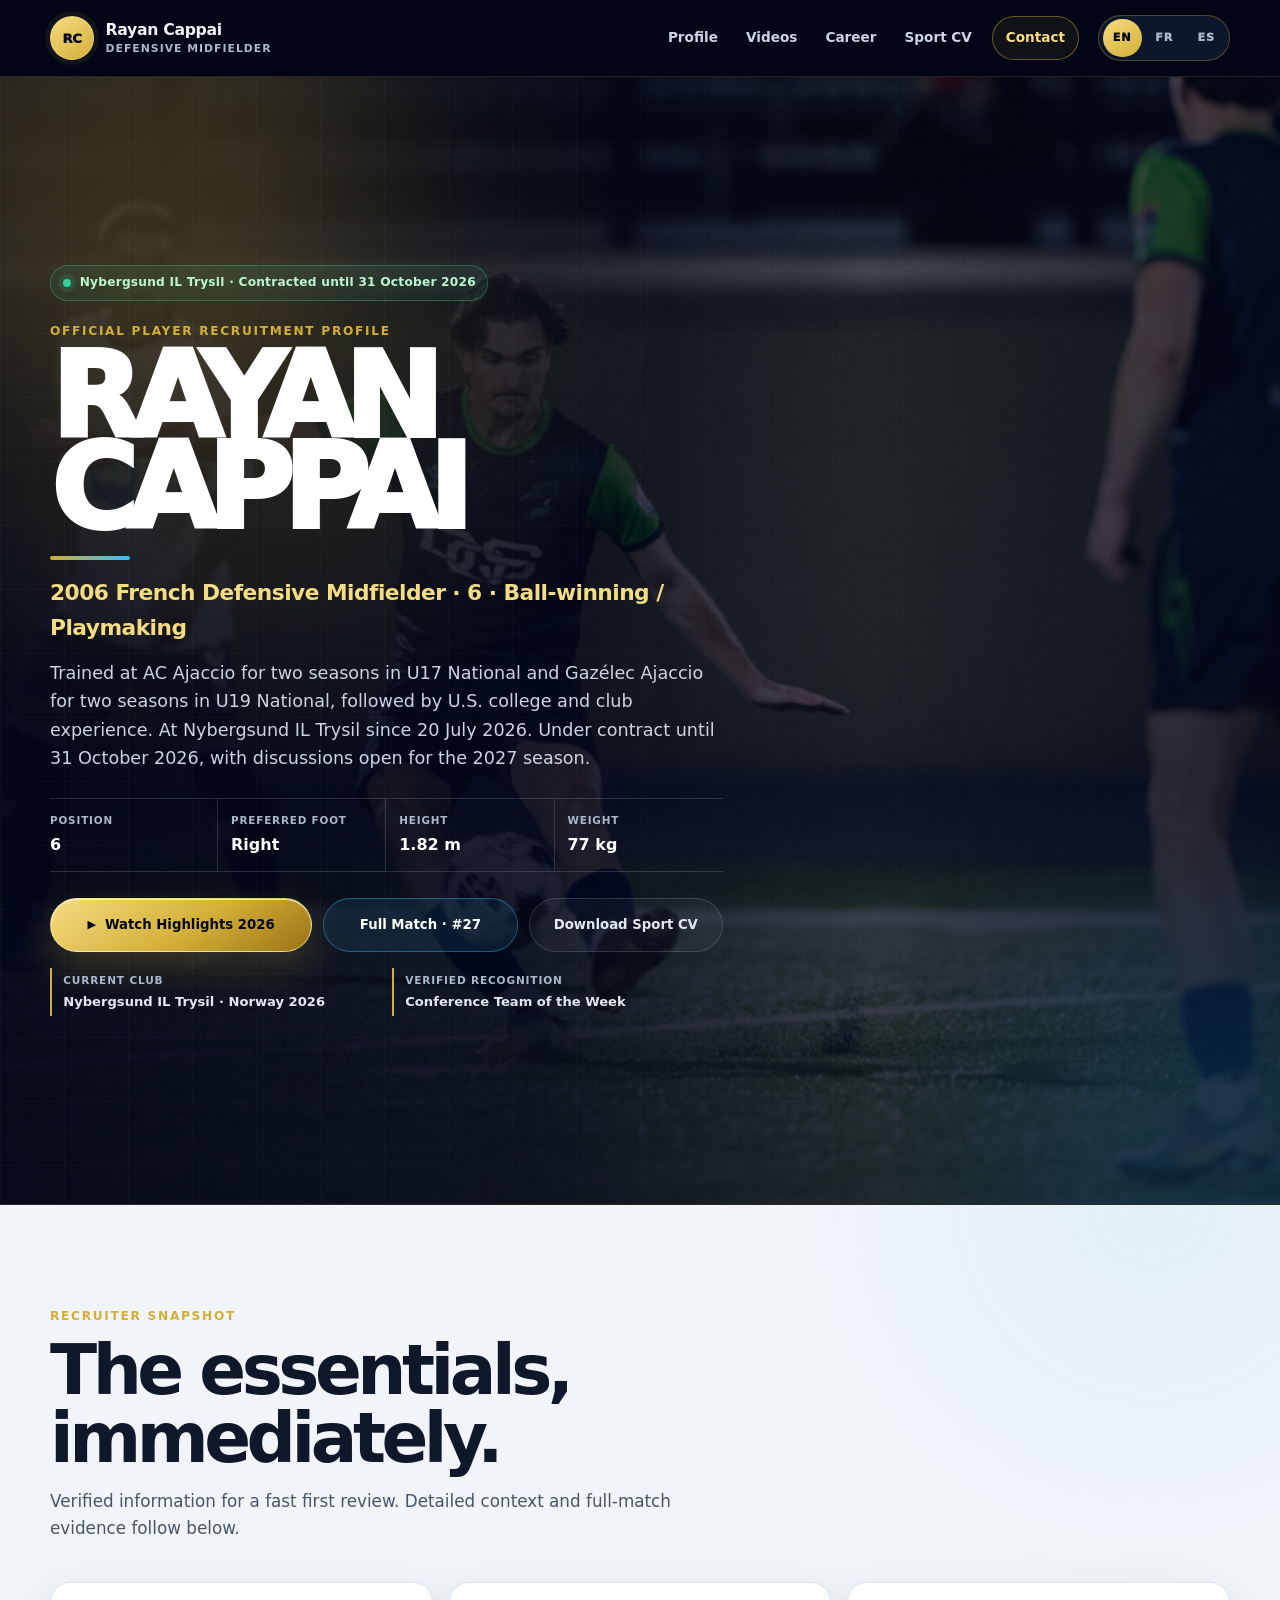
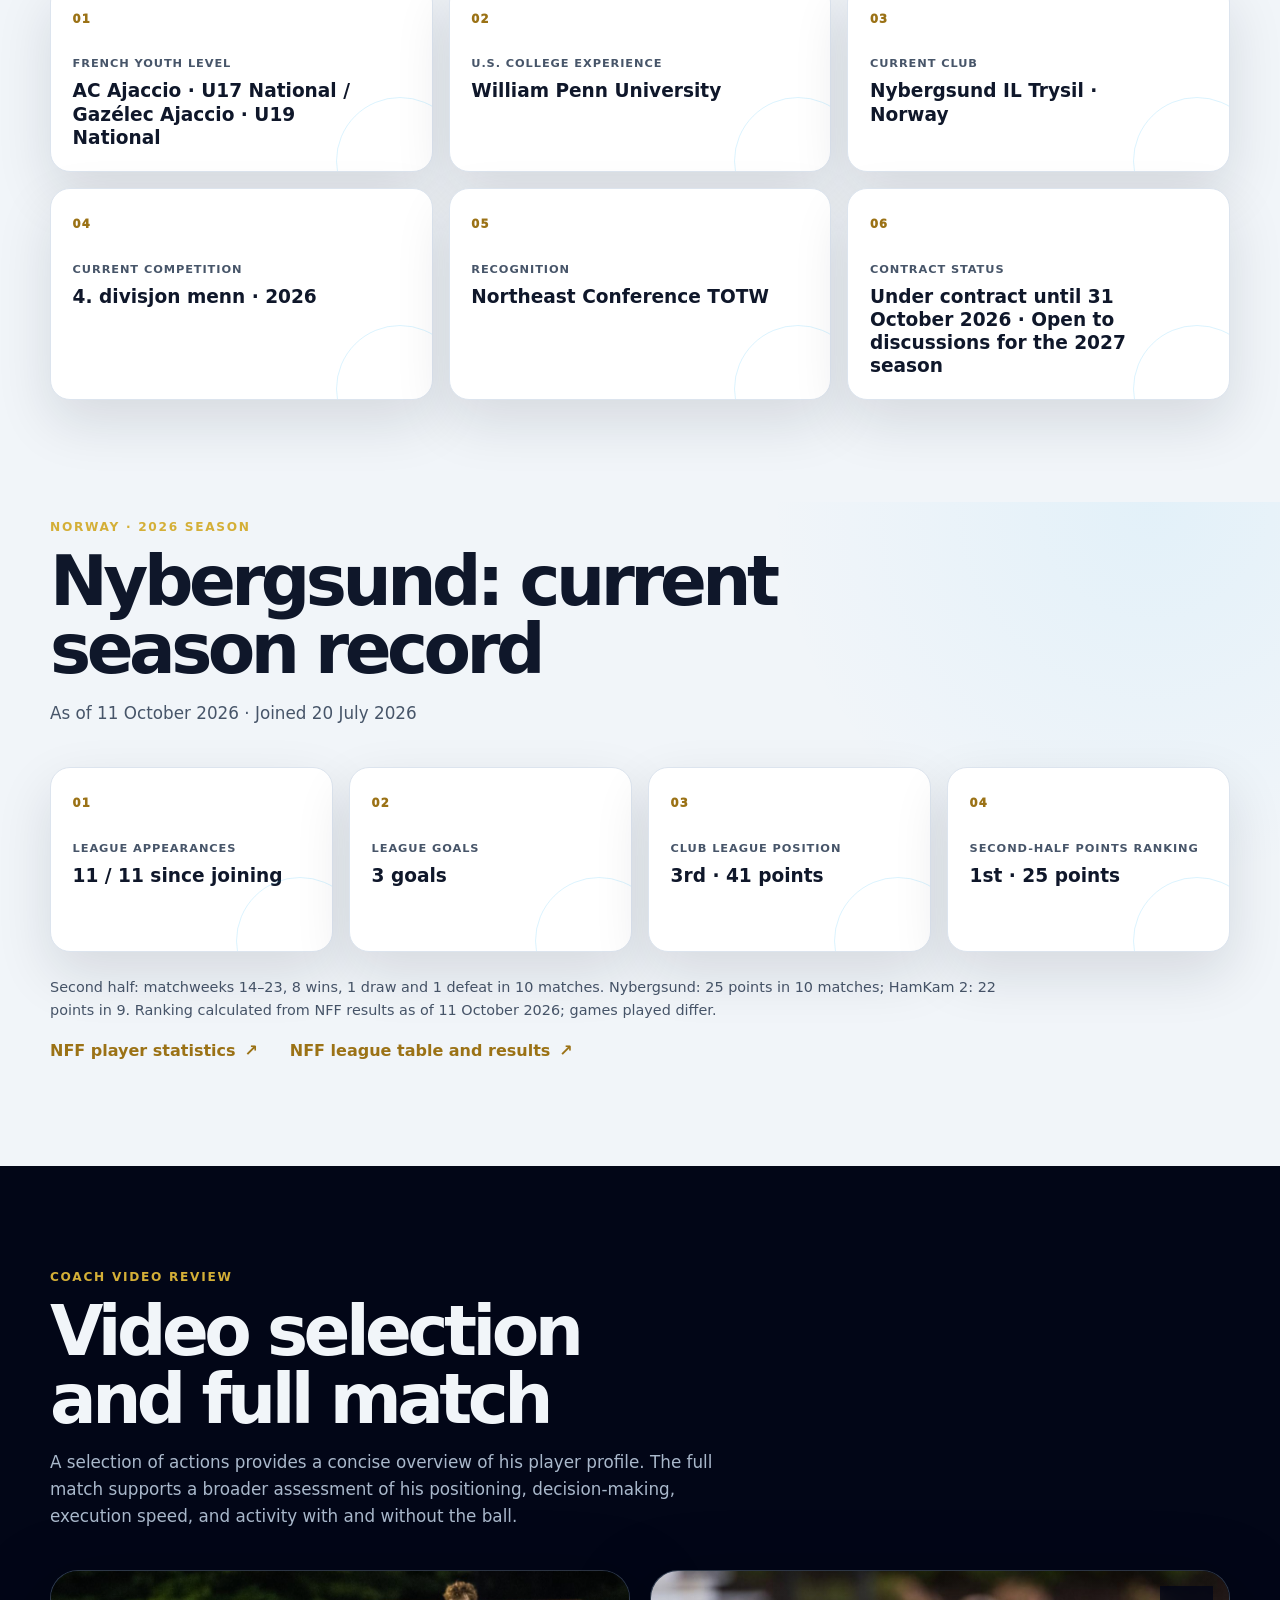
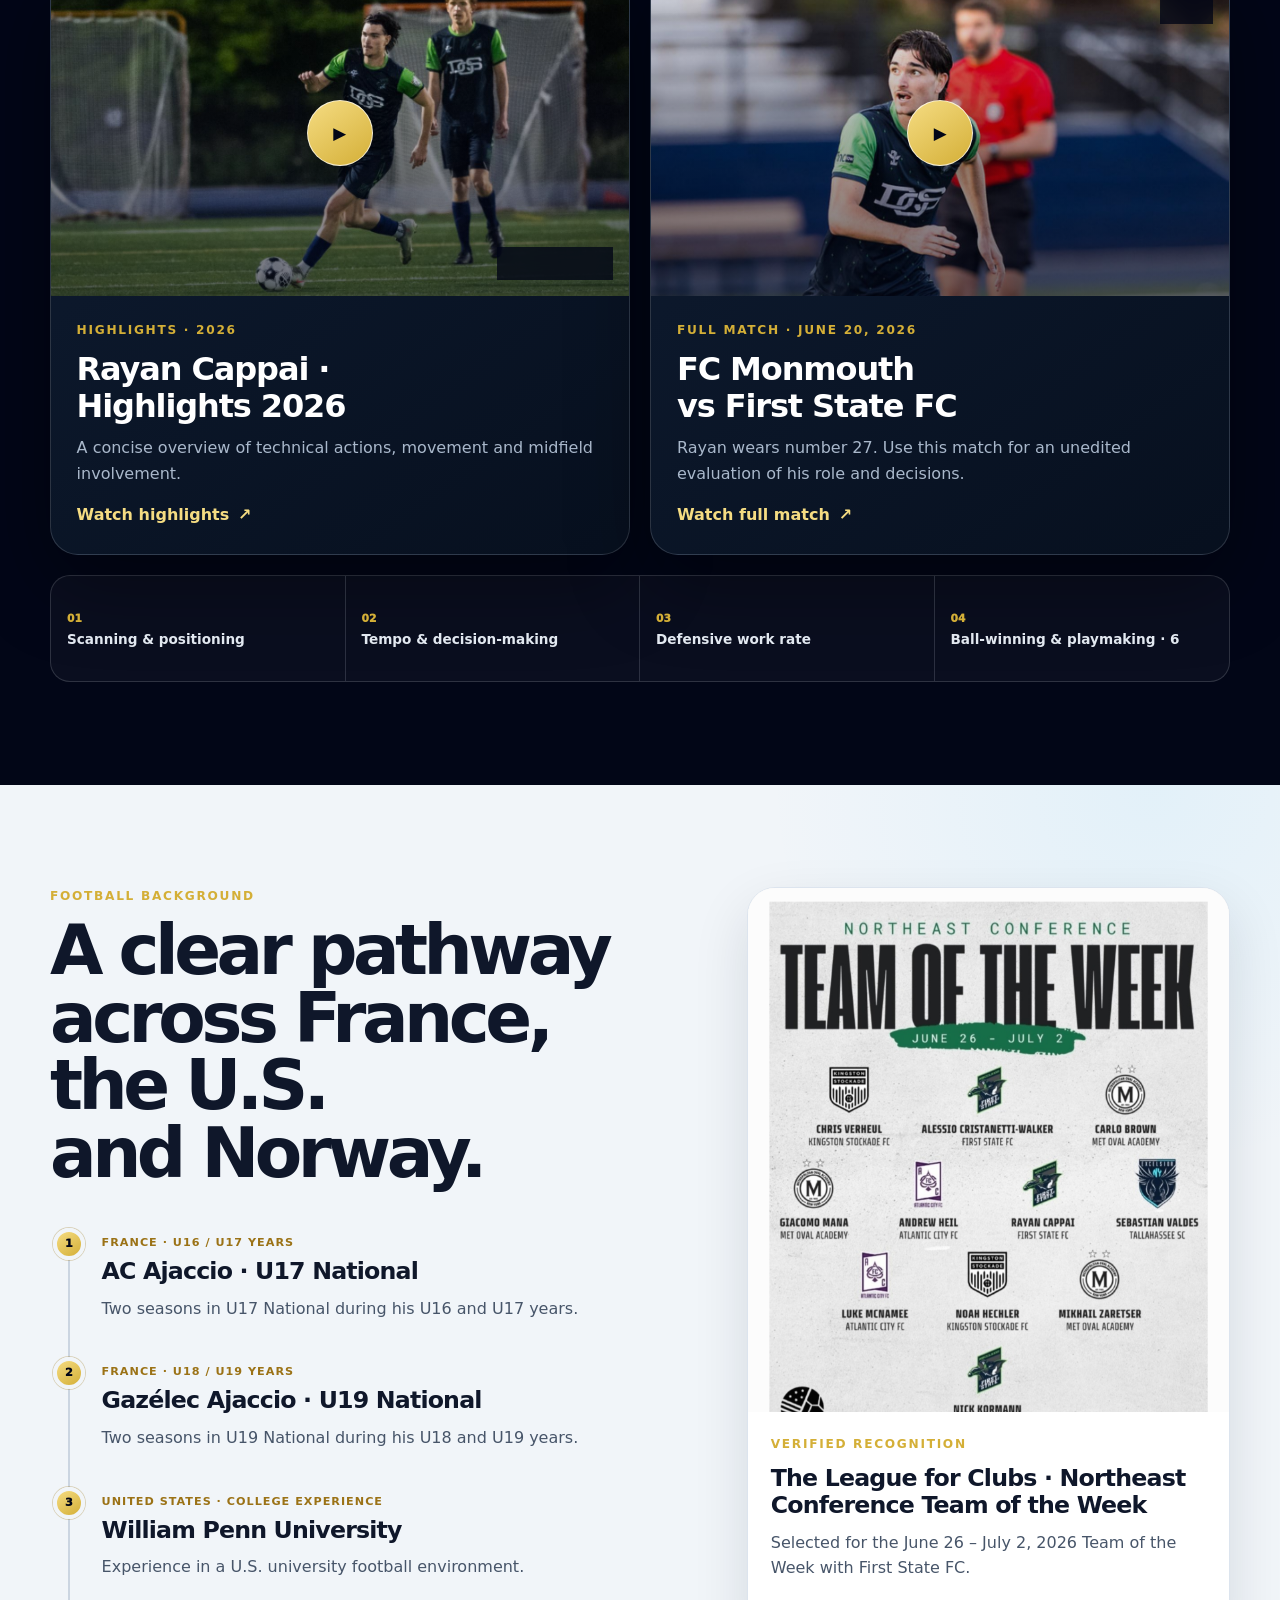
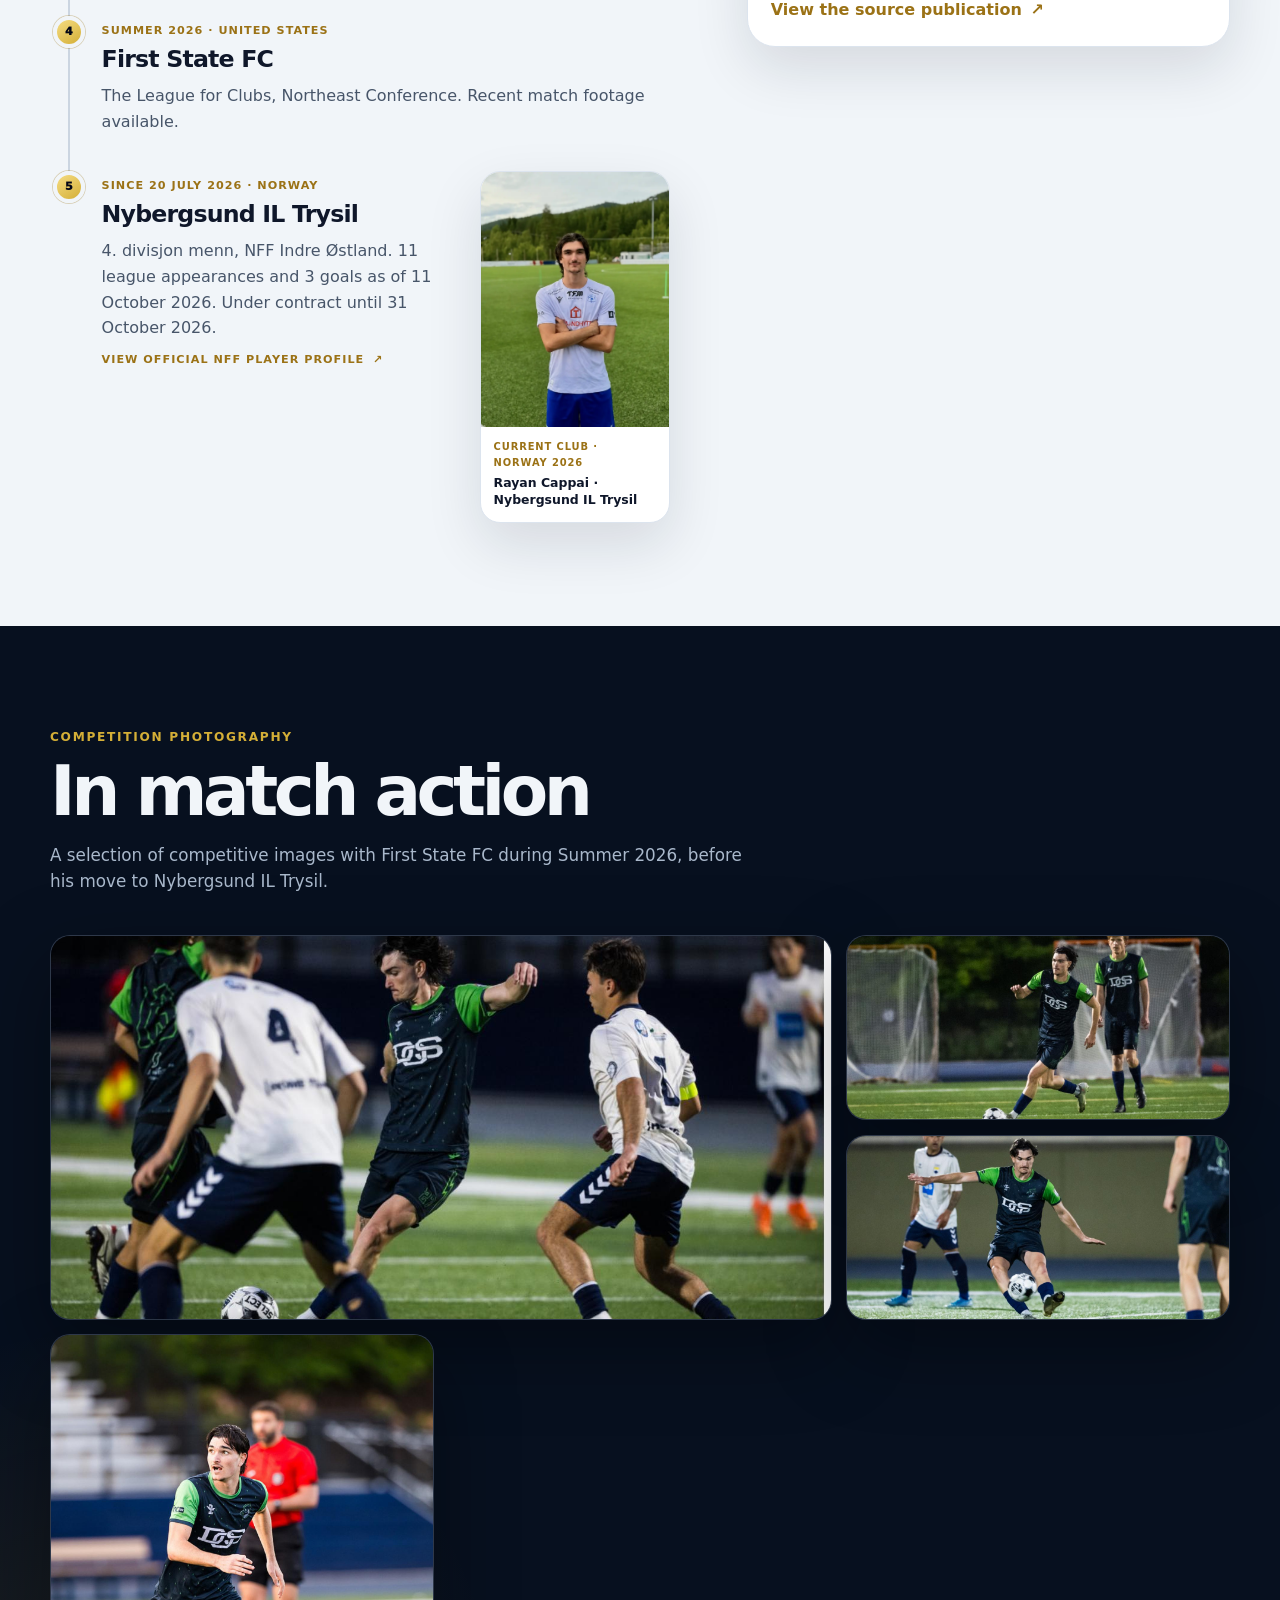
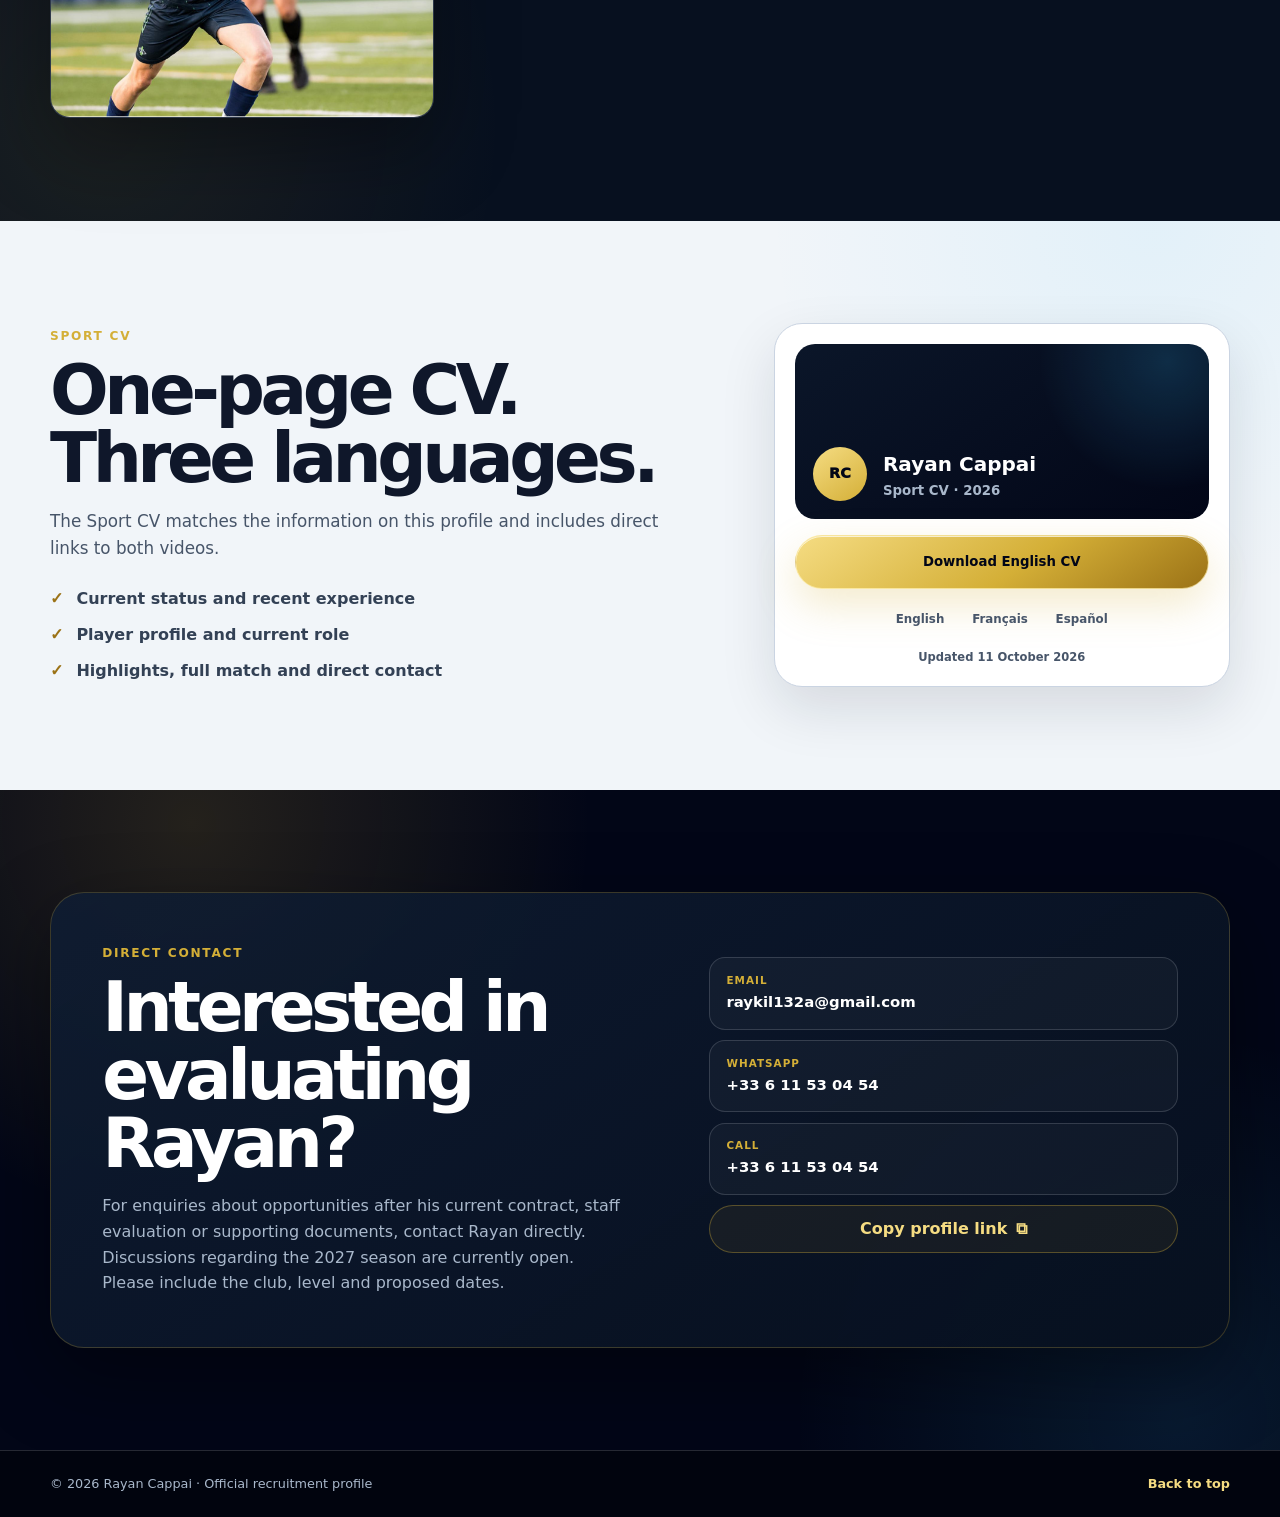
==== commit e3cc28f8: "Présente Rayan comme milieu défensif n°6, récupérateur et organisateur Met à jour le profil et les C" ====
--- a/index.html
+++ b/index.html
@@ -3,7 +3,7 @@
 <head>
   <meta charset="utf-8">
   <meta name="viewport" content="width=device-width, initial-scale=1">
-  <meta name="description" content="Official recruitment profile for Rayan Cappai, a 2006 French central midfielder (6/8/10) currently playing in Norway with Nybergsund IL Trysil and under contract until 31 October 2026.">
+  <meta name="description" content="Official recruitment profile for Rayan Cappai, a 2006 French defensive midfielder (6) currently playing in Norway with Nybergsund IL Trysil and under contract until 31 October 2026.">
   <meta name="robots" content="index, follow, max-image-preview:large">
   <meta name="theme-color" content="#020617">
   <meta name="color-scheme" content="dark">
@@ -14,8 +14,8 @@
 
   <meta property="og:type" content="profile">
   <meta property="og:site_name" content="Rayan Cappai Recruitment">
-  <meta property="og:title" content="Rayan Cappai | 2006 French Central Midfielder">
-  <meta property="og:description" content="Current club in Norway, highlights, full-match footage, verified recognition and multilingual Sport CV for French central midfielder Rayan Cappai.">
+  <meta property="og:title" content="Rayan Cappai | 2006 French Defensive Midfielder">
+  <meta property="og:description" content="Current club in Norway, highlights, full-match footage, verified recognition and multilingual Sport CV for French defensive midfielder Rayan Cappai.">
   <meta property="og:url" content="https://cc-2a.github.io/rayan-cappai-recruitment/">
   <meta property="og:image" content="https://cc-2a.github.io/rayan-cappai-recruitment/IMG-20260521-WA0008.jpg">
   <meta property="og:image:width" content="1290">
@@ -28,12 +28,12 @@
   <meta property="profile:last_name" content="Cappai">
 
   <meta name="twitter:card" content="summary_large_image">
-  <meta name="twitter:title" content="Rayan Cappai | 2006 French Central Midfielder">
+  <meta name="twitter:title" content="Rayan Cappai | 2006 French Defensive Midfielder">
   <meta name="twitter:description" content="Nybergsund IL Trysil, recruitment profile, highlights, full match and multilingual Sport CV.">
   <meta name="twitter:image" content="https://cc-2a.github.io/rayan-cappai-recruitment/IMG-20260521-WA0008.jpg">
 
-  <title>Rayan Cappai | 2006 French Central Midfielder</title>
-  <link rel="stylesheet" href="./style.css?v=20261011">
+  <title>Rayan Cappai | 2006 French Defensive Midfielder</title>
+  <link rel="stylesheet" href="./style.css?v=20261011-position6">
   <style>
     .hero {
       background:
@@ -95,8 +95,8 @@
     "birthDate": "2006-02-14",
     "nationality": "French",
     "gender": "Male",
-    "jobTitle": "Footballer - Central Midfielder",
-    "description": "French central midfielder, positions 6, 8 and 10. Two seasons in U17 National at AC Ajaccio and two seasons in U19 National at Gazélec Ajaccio. U.S. college experience and at Nybergsund IL Trysil since 20 July 2026. 11 league appearances and 3 goals as of 11 October 2026.",
+    "jobTitle": "Footballer - Defensive Midfielder",
+    "description": "French defensive midfielder, position 6, with a ball-winning and playmaking role at Nybergsund IL Trysil. Two seasons in U17 National at AC Ajaccio and two seasons in U19 National at Gazélec Ajaccio. U.S. college experience and at Nybergsund IL Trysil since 20 July 2026. 11 league appearances and 3 goals as of 11 October 2026.",
     "award": "The League for Clubs - Northeast Conference Team of the Week, June 26 to July 2, 2026",
     "email": "raykil132a@gmail.com",
     "telephone": "+33611530454",
@@ -109,7 +109,7 @@
     "sameAs": [
       "https://www.fotball.no/fotballdata/person/profil/?fiksId=4171102"
     ],
-    "knowsAbout": ["Central Midfielder", "Position 6", "Position 8", "Position 10"]
+    "knowsAbout": ["Defensive Midfielder", "Position 6"]
   }
   </script>
 </head>
@@ -122,7 +122,7 @@
         <span class="brand-mark" aria-hidden="true">RC</span>
         <span class="brand-copy">
           <strong>Rayan Cappai</strong>
-          <small data-i18n="brand.role">Central Midfielder</small>
+          <small data-i18n="brand.role">Defensive Midfielder</small>
         </span>
       </a>
 
@@ -159,11 +159,11 @@
           <p class="status-pill"><span aria-hidden="true"></span><span data-i18n="hero.status">Nybergsund IL Trysil · Contracted until 31 October 2026</span></p>
           <p class="eyebrow" data-i18n="hero.eyebrow">Official player recruitment profile</p>
           <h1 id="hero-title">Rayan<br>Cappai</h1>
-          <p class="hero-role" data-i18n="hero.role">2006 French Central Midfielder · 6 / 8 / 10</p>
+          <p class="hero-role" data-i18n="hero.role">2006 French Defensive Midfielder · 6 · Ball-winning / Playmaking</p>
           <p class="hero-lead" data-i18n="hero.lead">Trained at AC Ajaccio for two seasons in U17 National and Gazélec Ajaccio for two seasons in U19 National, followed by U.S. college and club experience. At Nybergsund IL Trysil since 20 July 2026. Under contract until 31 October 2026, with discussions open for the 2027 season.</p>
 
           <dl class="hero-facts">
-            <div><dt data-i18n="facts.positionLabel">Position</dt><dd data-i18n="facts.position">6 / 8 / 10</dd></div>
+            <div><dt data-i18n="facts.positionLabel">Position</dt><dd data-i18n="facts.position">6</dd></div>
             <div><dt data-i18n="facts.footLabel">Preferred foot</dt><dd data-i18n="facts.foot">Right</dd></div>
             <div><dt data-i18n="facts.heightLabel">Height</dt><dd>1.82 m</dd></div>
             <div><dt data-i18n="facts.weightLabel">Weight</dt><dd>77 kg</dd></div>
@@ -174,7 +174,7 @@
               <span class="play-icon" aria-hidden="true">▶</span><span data-i18n="actions.highlights">Watch Highlights 2026</span>
             </a>
             <a class="btn btn-secondary" href="https://www.youtube.com/watch?v=4_4mTHcd5zQ" target="_blank" rel="noopener noreferrer" data-i18n="actions.fullMatch">Full Match · #27</a>
-            <a class="btn btn-quiet" href="./Rayan_Cappai_Sport_CV_EN.pdf?v=20261011" target="_blank" rel="noopener noreferrer" data-cv-primary data-i18n="actions.cv">Download Sport CV</a>
+            <a class="btn btn-quiet" href="./Rayan_Cappai_Sport_CV_EN.pdf?v=20261011-position6" target="_blank" rel="noopener noreferrer" data-cv-primary data-i18n="actions.cv">Download Sport CV</a>
           </div>
 
           <div class="hero-proof" role="group" aria-label="Recent verified experience" data-i18n-aria="a11y.recentExperience">
@@ -275,7 +275,7 @@
           <div><span>01</span><strong data-i18n="videos.review1">Scanning &amp; positioning</strong></div>
           <div><span>02</span><strong data-i18n="videos.review2">Tempo &amp; decision-making</strong></div>
           <div><span>03</span><strong data-i18n="videos.review3">Defensive work rate</strong></div>
-          <div><span>04</span><strong data-i18n="videos.review4">Role flexibility · 6 / 8 / 10</strong></div>
+          <div><span>04</span><strong data-i18n="videos.review4">Ball-winning & playmaking · 6</strong></div>
         </div>
       </div>
     </section>
@@ -366,7 +366,7 @@
           <p class="cv-intro" data-i18n="cv.intro">The Sport CV matches the information on this profile and includes direct links to both videos.</p>
           <ul class="cv-checks">
             <li data-i18n="cv.check1">Current status and recent experience</li>
-            <li data-i18n="cv.check2">Player profile and role flexibility</li>
+            <li data-i18n="cv.check2">Player profile and current role</li>
             <li data-i18n="cv.check3">Highlights, full match and direct contact</li>
           </ul>
         </div>
@@ -376,11 +376,11 @@
             <span>RC</span>
             <div><strong>Rayan Cappai</strong><small data-i18n="cv.documentLabel">Sport CV · 2026</small></div>
           </div>
-          <a class="btn btn-primary btn-block" href="./Rayan_Cappai_Sport_CV_EN.pdf?v=20261011" target="_blank" rel="noopener noreferrer" data-cv-primary data-i18n="cv.primaryButton">Download English CV</a>
+          <a class="btn btn-primary btn-block" href="./Rayan_Cappai_Sport_CV_EN.pdf?v=20261011-position6" target="_blank" rel="noopener noreferrer" data-cv-primary data-i18n="cv.primaryButton">Download English CV</a>
           <div class="cv-language-links" role="group" aria-label="All Sport CV languages" data-i18n-aria="a11y.cvLanguages">
-            <a href="./Rayan_Cappai_Sport_CV_EN.pdf?v=20261011" target="_blank" rel="noopener noreferrer">English</a>
-            <a href="./Rayan_Cappai_CV_Sportif_FR.pdf?v=20261011" target="_blank" rel="noopener noreferrer">Français</a>
-            <a href="./Rayan_Cappai_CV_Deportivo_ES.pdf?v=20261011" target="_blank" rel="noopener noreferrer">Español</a>
+            <a href="./Rayan_Cappai_Sport_CV_EN.pdf?v=20261011-position6" target="_blank" rel="noopener noreferrer">English</a>
+            <a href="./Rayan_Cappai_CV_Sportif_FR.pdf?v=20261011-position6" target="_blank" rel="noopener noreferrer">Français</a>
+            <a href="./Rayan_Cappai_CV_Deportivo_ES.pdf?v=20261011-position6" target="_blank" rel="noopener noreferrer">Español</a>
           </div>
           <p class="cv-updated" data-i18n="cv.updated">Updated 11 October 2026</p>
         </article>
@@ -424,6 +424,6 @@
   </footer>
 
   <noscript><p class="noscript">Language switching requires JavaScript. The English profile remains fully accessible.</p></noscript>
-  <script src="./app.js?v=20261011" defer></script>
+  <script src="./app.js?v=20261011-position6" defer></script>
 </body>
 </html>
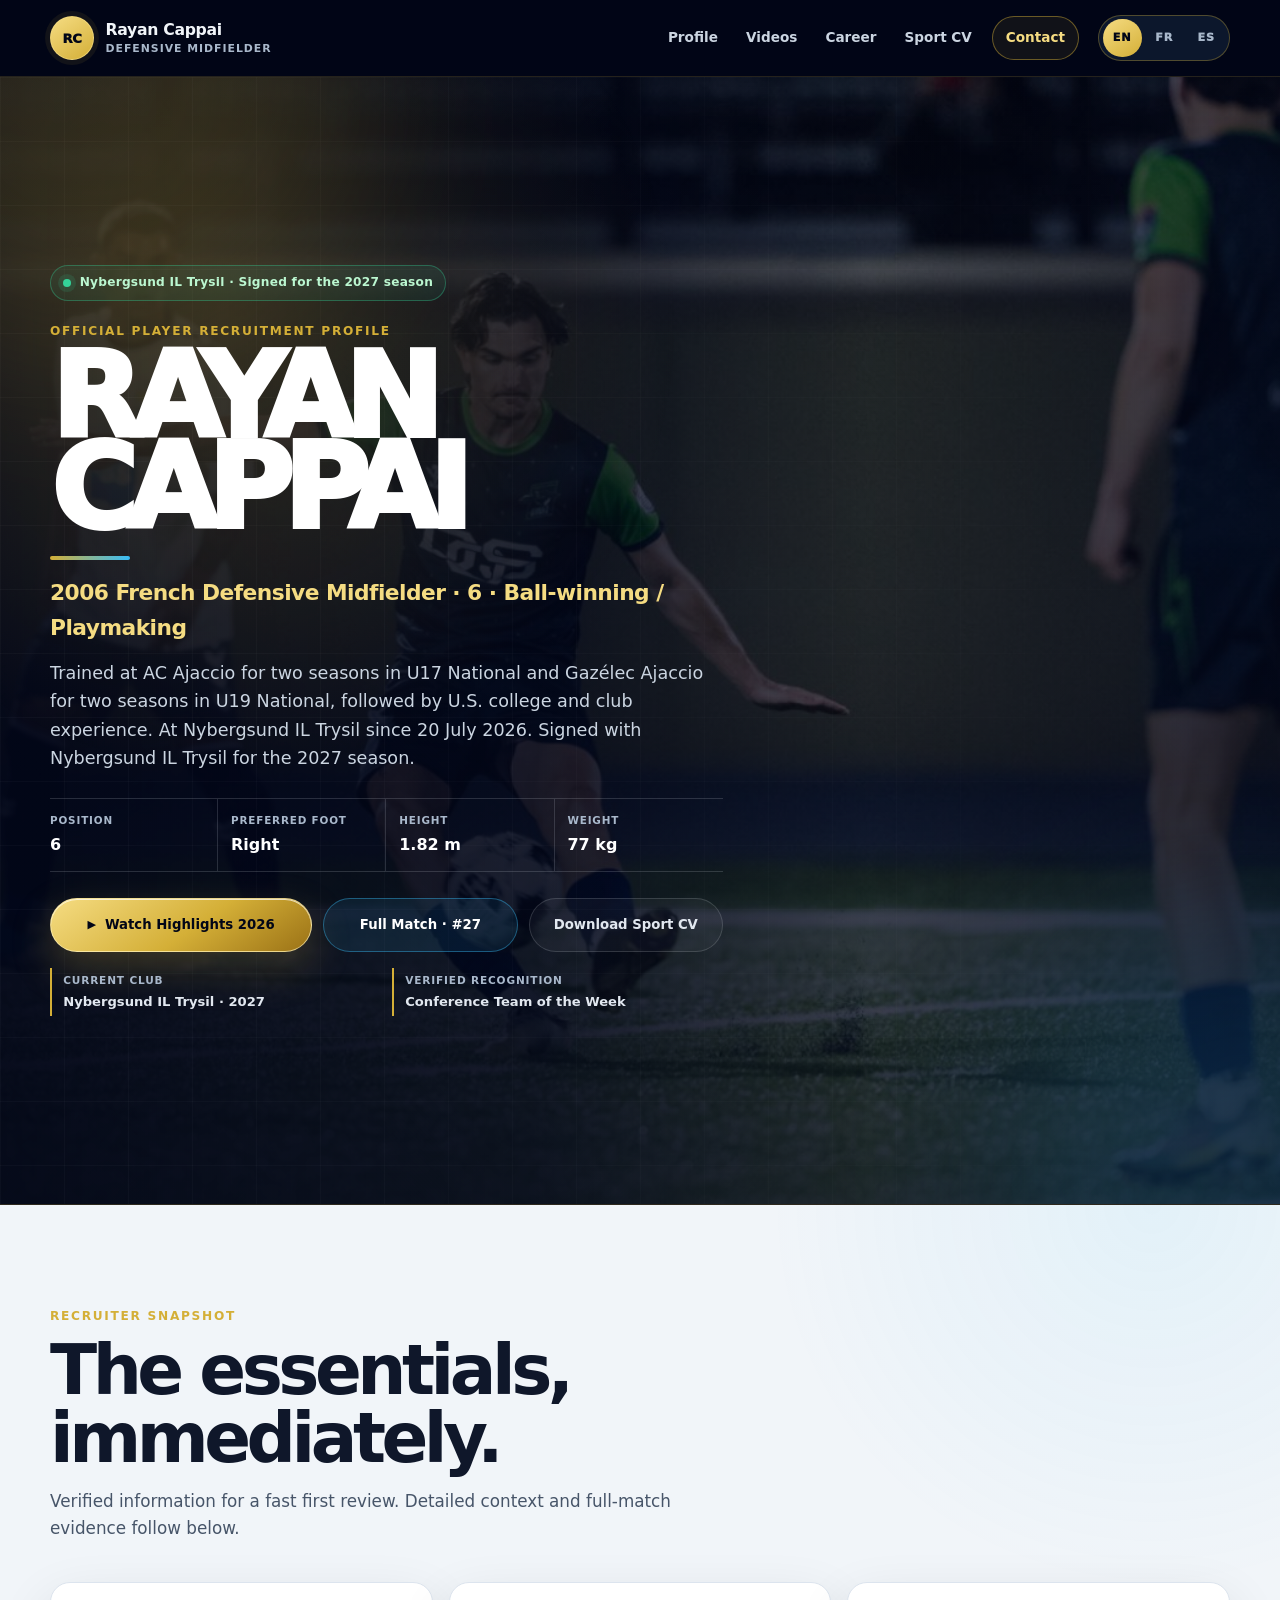
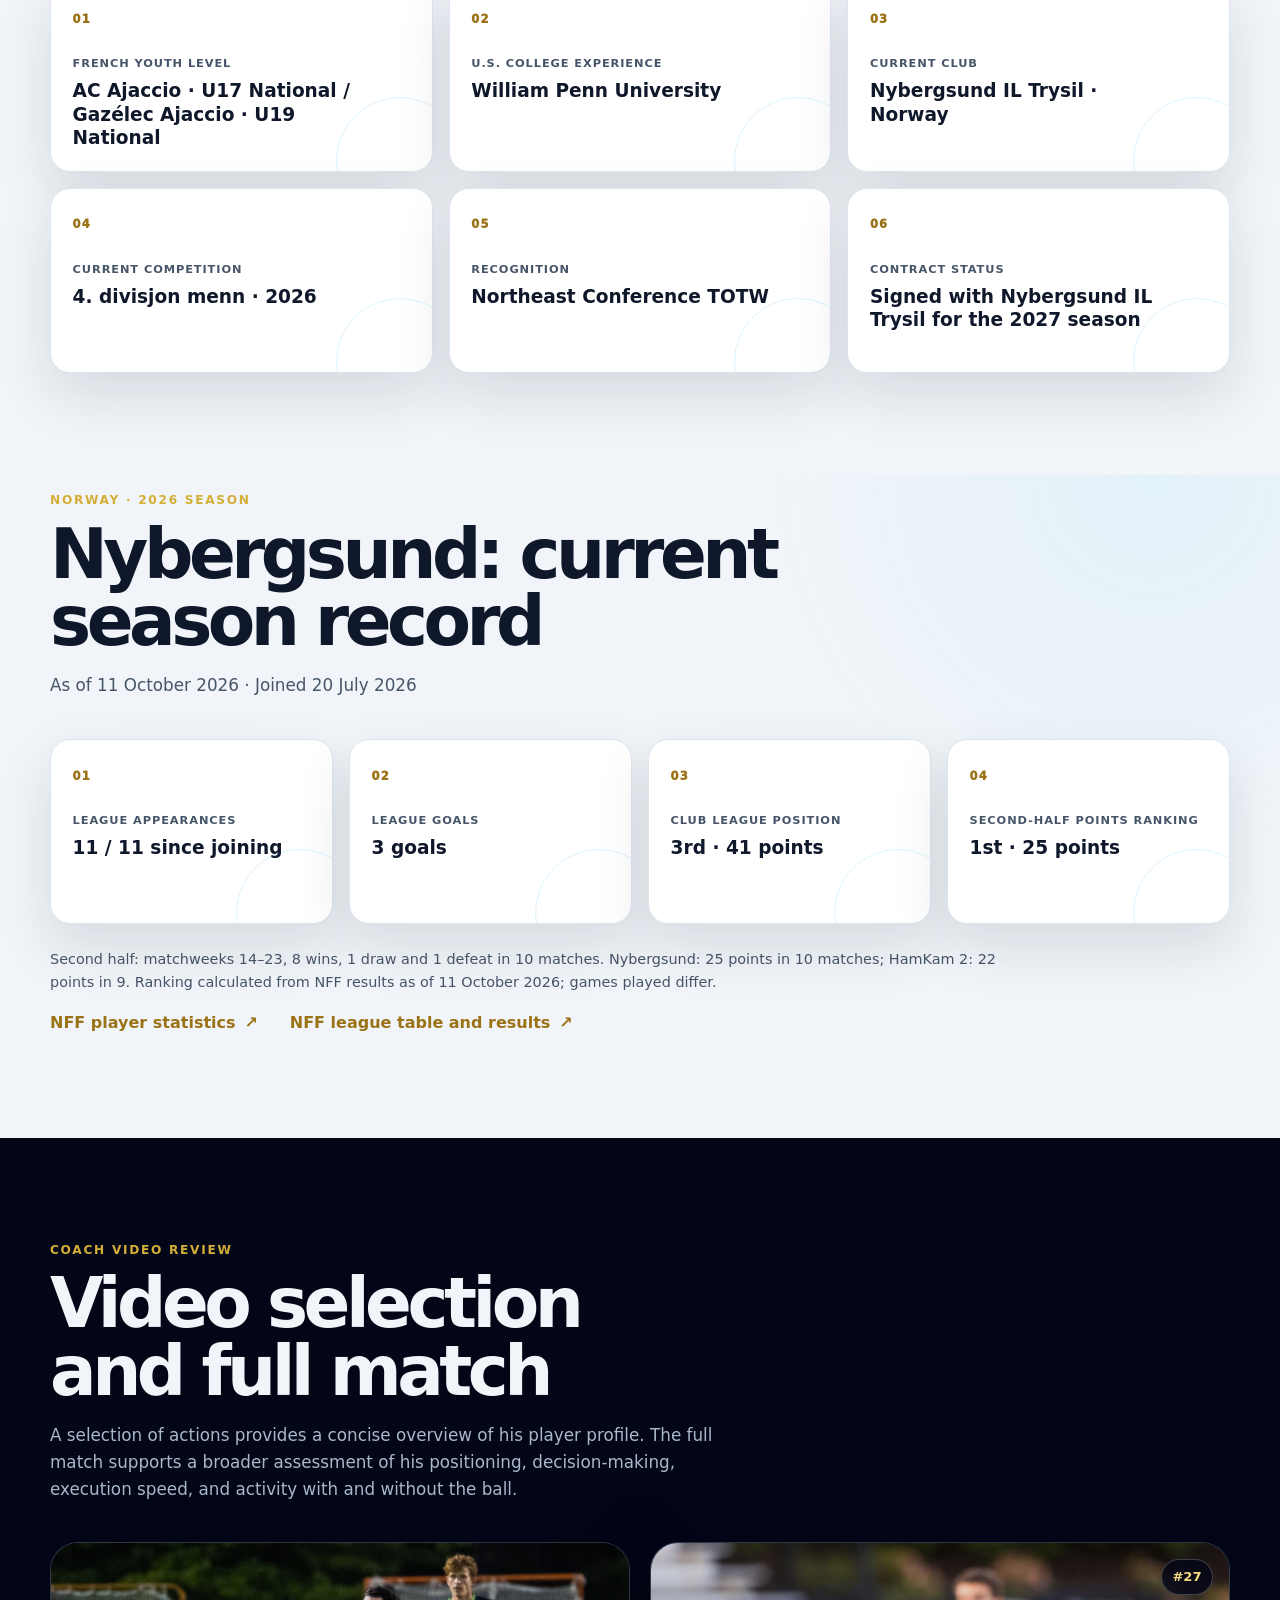
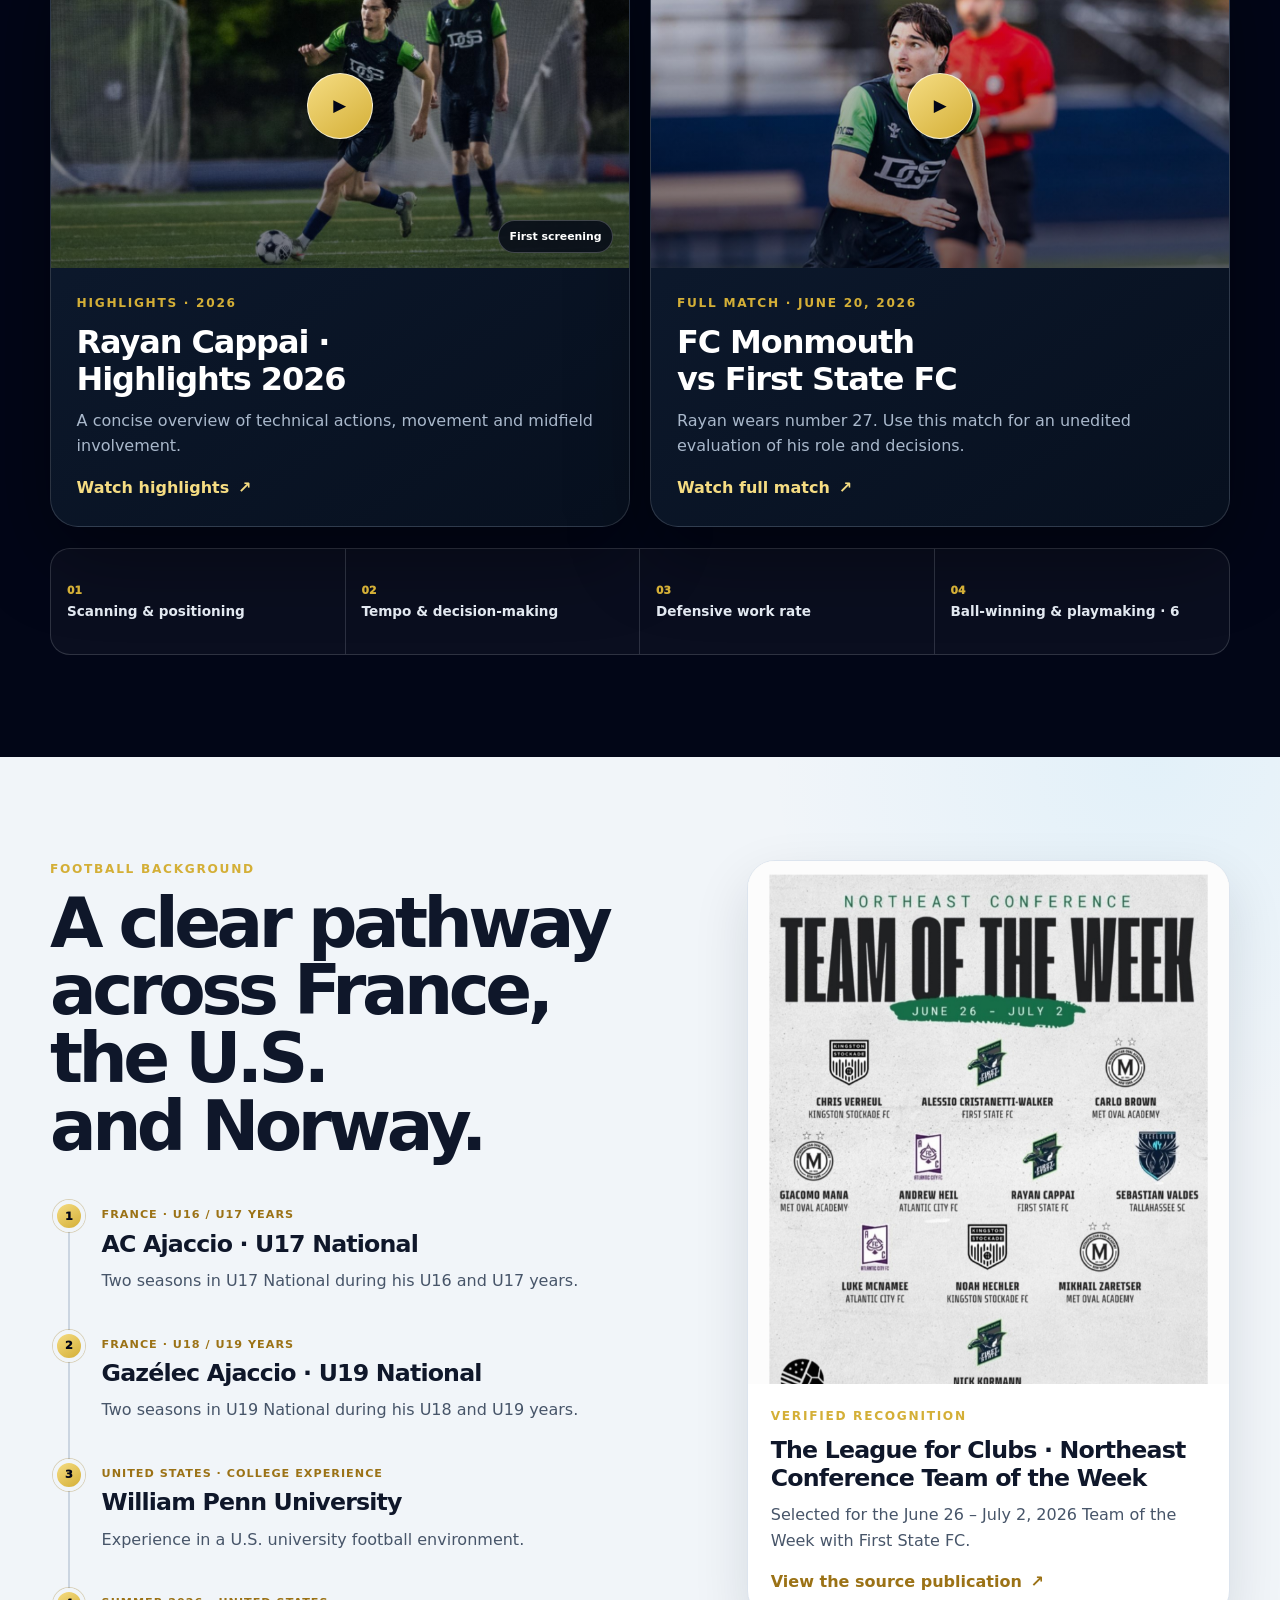
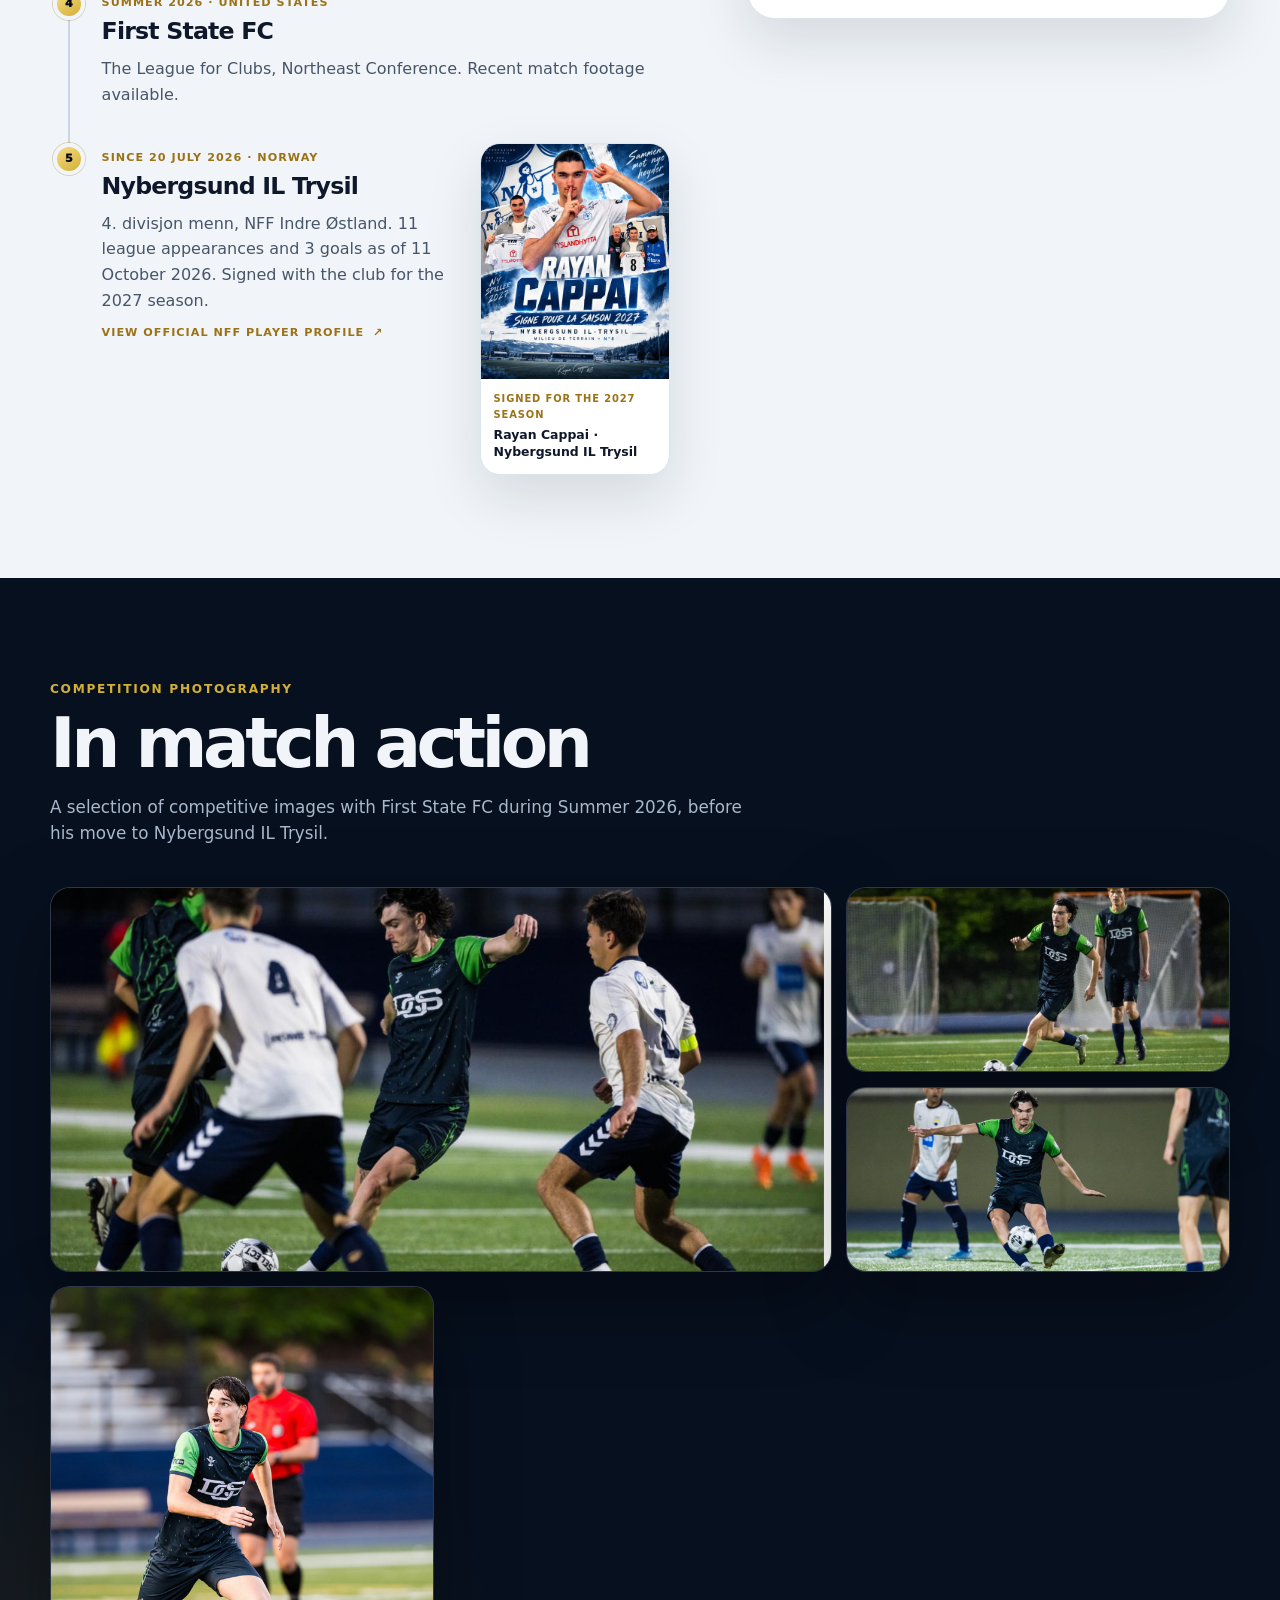
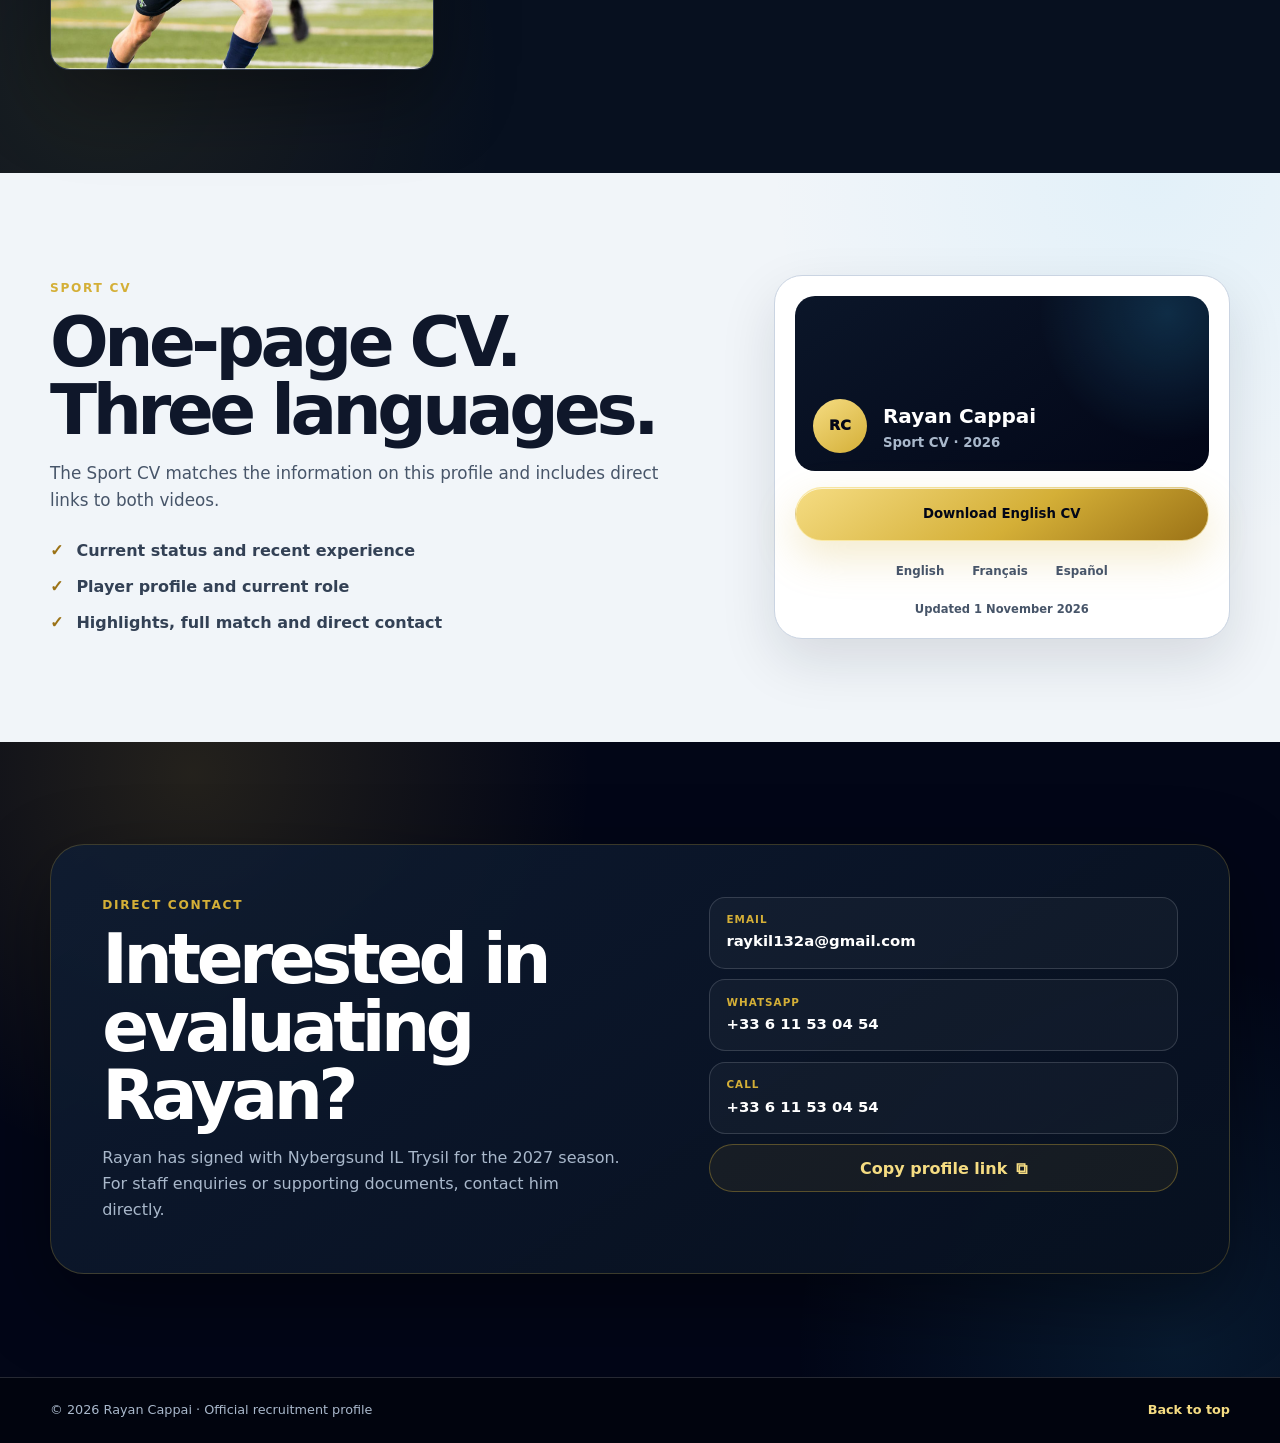
==== commit 28994b4f: "Actualise le contrat Nybergsund saison 2027, la photo et les CV FR EN ES" ====
--- a/index.html
+++ b/index.html
@@ -3,7 +3,7 @@
 <head>
   <meta charset="utf-8">
   <meta name="viewport" content="width=device-width, initial-scale=1">
-  <meta name="description" content="Official recruitment profile for Rayan Cappai, a 2006 French defensive midfielder (6) currently playing in Norway with Nybergsund IL Trysil and under contract until 31 October 2026.">
+  <meta name="description" content="Official recruitment profile for Rayan Cappai, a 2006 French defensive midfielder (6) currently playing in Norway with Nybergsund IL Trysil and signed with the club for the 2027 season.">
   <meta name="robots" content="index, follow, max-image-preview:large">
   <meta name="theme-color" content="#020617">
   <meta name="color-scheme" content="dark">
@@ -33,7 +33,7 @@
   <meta name="twitter:image" content="https://cc-2a.github.io/rayan-cappai-recruitment/IMG-20260521-WA0008.jpg">
 
   <title>Rayan Cappai | 2006 French Defensive Midfielder</title>
-  <link rel="stylesheet" href="./style.css?v=20261011-position6">
+  <link rel="stylesheet" href="./style.css?v=20261101-season2027">
   <style>
     .hero {
       background:
@@ -96,7 +96,7 @@
     "nationality": "French",
     "gender": "Male",
     "jobTitle": "Footballer - Defensive Midfielder",
-    "description": "French defensive midfielder, position 6, with a ball-winning and playmaking role at Nybergsund IL Trysil. Two seasons in U17 National at AC Ajaccio and two seasons in U19 National at Gazélec Ajaccio. U.S. college experience and at Nybergsund IL Trysil since 20 July 2026. 11 league appearances and 3 goals as of 11 October 2026.",
+    "description": "French defensive midfielder, position 6, with a ball-winning and playmaking role at Nybergsund IL Trysil. Two seasons in U17 National at AC Ajaccio and two seasons in U19 National at Gazélec Ajaccio. U.S. college experience and at Nybergsund IL Trysil since 20 July 2026. 11 league appearances and 3 goals as of 11 October 2026. Signed with Nybergsund IL Trysil for the 2027 season.",
     "award": "The League for Clubs - Northeast Conference Team of the Week, June 26 to July 2, 2026",
     "email": "raykil132a@gmail.com",
     "telephone": "+33611530454",
@@ -156,11 +156,11 @@
       <div class="hero-orb hero-orb-blue" aria-hidden="true"></div>
       <div class="container hero-grid">
         <div class="hero-content">
-          <p class="status-pill"><span aria-hidden="true"></span><span data-i18n="hero.status">Nybergsund IL Trysil · Contracted until 31 October 2026</span></p>
+          <p class="status-pill"><span aria-hidden="true"></span><span data-i18n="hero.status">Nybergsund IL Trysil · Signed for the 2027 season</span></p>
           <p class="eyebrow" data-i18n="hero.eyebrow">Official player recruitment profile</p>
           <h1 id="hero-title">Rayan<br>Cappai</h1>
           <p class="hero-role" data-i18n="hero.role">2006 French Defensive Midfielder · 6 · Ball-winning / Playmaking</p>
-          <p class="hero-lead" data-i18n="hero.lead">Trained at AC Ajaccio for two seasons in U17 National and Gazélec Ajaccio for two seasons in U19 National, followed by U.S. college and club experience. At Nybergsund IL Trysil since 20 July 2026. Under contract until 31 October 2026, with discussions open for the 2027 season.</p>
+          <p class="hero-lead" data-i18n="hero.lead">Trained at AC Ajaccio for two seasons in U17 National and Gazélec Ajaccio for two seasons in U19 National, followed by U.S. college and club experience. At Nybergsund IL Trysil since 20 July 2026. Signed with Nybergsund IL Trysil for the 2027 season.</p>
 
           <dl class="hero-facts">
             <div><dt data-i18n="facts.positionLabel">Position</dt><dd data-i18n="facts.position">6</dd></div>
@@ -174,11 +174,11 @@
               <span class="play-icon" aria-hidden="true">▶</span><span data-i18n="actions.highlights">Watch Highlights 2026</span>
             </a>
             <a class="btn btn-secondary" href="https://www.youtube.com/watch?v=4_4mTHcd5zQ" target="_blank" rel="noopener noreferrer" data-i18n="actions.fullMatch">Full Match · #27</a>
-            <a class="btn btn-quiet" href="./Rayan_Cappai_Sport_CV_EN.pdf?v=20261011-position6" target="_blank" rel="noopener noreferrer" data-cv-primary data-i18n="actions.cv">Download Sport CV</a>
+            <a class="btn btn-quiet" href="./Rayan_Cappai_Sport_CV_EN.pdf?v=20261101-season2027" target="_blank" rel="noopener noreferrer" data-cv-primary data-i18n="actions.cv">Download Sport CV</a>
           </div>
 
           <div class="hero-proof" role="group" aria-label="Recent verified experience" data-i18n-aria="a11y.recentExperience">
-            <div><span data-i18n="hero.recentLabel">Current club</span><strong data-i18n="hero.recentValue">Nybergsund IL Trysil · Norway 2026</strong></div>
+            <div><span data-i18n="hero.recentLabel">Current club</span><strong data-i18n="hero.recentValue">Nybergsund IL Trysil · 2027</strong></div>
             <div><span data-i18n="hero.recognitionLabel">Verified recognition</span><strong data-i18n="hero.recognitionValue">Conference Team of the Week</strong></div>
           </div>
         </div>
@@ -207,7 +207,7 @@
           <article class="snapshot-card"><span>03</span><p data-i18n="profile.card3Label">Current club</p><strong data-i18n="profile.card3Value">Nybergsund IL Trysil · Norway</strong></article>
           <article class="snapshot-card"><span>04</span><p data-i18n="profile.card4Label">Current competition</p><strong data-i18n="profile.card4Value">4. divisjon menn · 2026</strong></article>
           <article class="snapshot-card"><span>05</span><p data-i18n="profile.card5Label">Recognition</p><strong data-i18n="profile.card5Value">Northeast Conference TOTW</strong></article>
-          <article class="snapshot-card"><span>06</span><p data-i18n="profile.card6Label">Contract status</p><strong data-i18n="profile.card6Value">Under contract until 31 October 2026 · Open to discussions for the 2027 season</strong></article>
+          <article class="snapshot-card"><span>06</span><p data-i18n="profile.card6Label">Contract status</p><strong data-i18n="profile.card6Value">Signed with Nybergsund IL Trysil for the 2027 season</strong></article>
         </div>
       </div>
     </section>
@@ -313,13 +313,13 @@
               <div class="career-current-copy">
                 <span data-i18n="career.step4Date">Since 20 July 2026 · Norway</span>
                 <h3 data-i18n="career.step4Title">Nybergsund IL Trysil</h3>
-                <p data-i18n="career.step4Copy">4. divisjon menn, NFF Indre Østland. 11 league appearances and 3 goals as of 11 October 2026. Under contract until 31 October 2026.</p>
+                <p data-i18n="career.step4Copy">4. divisjon menn, NFF Indre Østland. 11 league appearances and 3 goals as of 11 October 2026. Signed with the club for the 2027 season.</p>
                 <a class="text-action text-action-dark" href="https://www.fotball.no/fotballdata/person/profil/?fiksId=4171102" target="_blank" rel="noopener noreferrer"><span data-i18n="career.nffSource">View official NFF player profile</span><span aria-hidden="true">↗</span></a>
               </div>
               <figure class="current-club-portrait">
-                <img src="./rayan-cappai-nybergsund-2026.webp" width="900" height="1223" alt="Rayan Cappai wearing the Nybergsund IL Trysil shirt on the club pitch" data-i18n-alt="images.currentClub" loading="lazy" decoding="async">
+                <img src="./rayan-cappai-nybergsund-2027.webp" width="1000" height="1250" alt="Rayan Cappai · Nybergsund IL Trysil · Signed for the 2027 season" data-i18n-alt="images.currentClub" loading="lazy" decoding="async">
                 <figcaption>
-                  <span data-i18n="career.currentPhotoLabel">Current club · Norway 2026</span>
+                  <span data-i18n="career.currentPhotoLabel">Signed for the 2027 season</span>
                   <strong>Rayan Cappai · Nybergsund IL Trysil</strong>
                 </figcaption>
               </figure>
@@ -376,13 +376,13 @@
             <span>RC</span>
             <div><strong>Rayan Cappai</strong><small data-i18n="cv.documentLabel">Sport CV · 2026</small></div>
           </div>
-          <a class="btn btn-primary btn-block" href="./Rayan_Cappai_Sport_CV_EN.pdf?v=20261011-position6" target="_blank" rel="noopener noreferrer" data-cv-primary data-i18n="cv.primaryButton">Download English CV</a>
+          <a class="btn btn-primary btn-block" href="./Rayan_Cappai_Sport_CV_EN.pdf?v=20261101-season2027" target="_blank" rel="noopener noreferrer" data-cv-primary data-i18n="cv.primaryButton">Download English CV</a>
           <div class="cv-language-links" role="group" aria-label="All Sport CV languages" data-i18n-aria="a11y.cvLanguages">
-            <a href="./Rayan_Cappai_Sport_CV_EN.pdf?v=20261011-position6" target="_blank" rel="noopener noreferrer">English</a>
-            <a href="./Rayan_Cappai_CV_Sportif_FR.pdf?v=20261011-position6" target="_blank" rel="noopener noreferrer">Français</a>
-            <a href="./Rayan_Cappai_CV_Deportivo_ES.pdf?v=20261011-position6" target="_blank" rel="noopener noreferrer">Español</a>
-          </div>
-          <p class="cv-updated" data-i18n="cv.updated">Updated 11 October 2026</p>
+            <a href="./Rayan_Cappai_Sport_CV_EN.pdf?v=20261101-season2027" target="_blank" rel="noopener noreferrer">English</a>
+            <a href="./Rayan_Cappai_CV_Sportif_FR.pdf?v=20261101-season2027" target="_blank" rel="noopener noreferrer">Français</a>
+            <a href="./Rayan_Cappai_CV_Deportivo_ES.pdf?v=20261101-season2027" target="_blank" rel="noopener noreferrer">Español</a>
+          </div>
+          <p class="cv-updated" data-i18n="cv.updated">Updated 1 November 2026</p>
         </article>
       </div>
     </section>
@@ -392,7 +392,7 @@
         <div>
           <p class="eyebrow" data-i18n="contact.eyebrow">Direct contact</p>
           <h2 id="contact-title" data-i18n="contact.title">Interested in evaluating Rayan?</h2>
-          <p data-i18n="contact.copy">For enquiries about opportunities after his current contract, staff evaluation or supporting documents, contact Rayan directly. Discussions regarding the 2027 season are currently open. Please include the club, level and proposed dates.</p>
+          <p data-i18n="contact.copy">Rayan has signed with Nybergsund IL Trysil for the 2027 season. For staff enquiries or supporting documents, contact him directly.</p>
         </div>
         <div class="contact-details">
           <a class="contact-link" href="mailto:raykil132a@gmail.com">
@@ -424,6 +424,7 @@
   </footer>
 
   <noscript><p class="noscript">Language switching requires JavaScript. The English profile remains fully accessible.</p></noscript>
-  <script src="./app.js?v=20261011-position6" defer></script>
+  <script src="./app.js?v=20261101-season2027" defer></script>
 </body>
 </html>
+
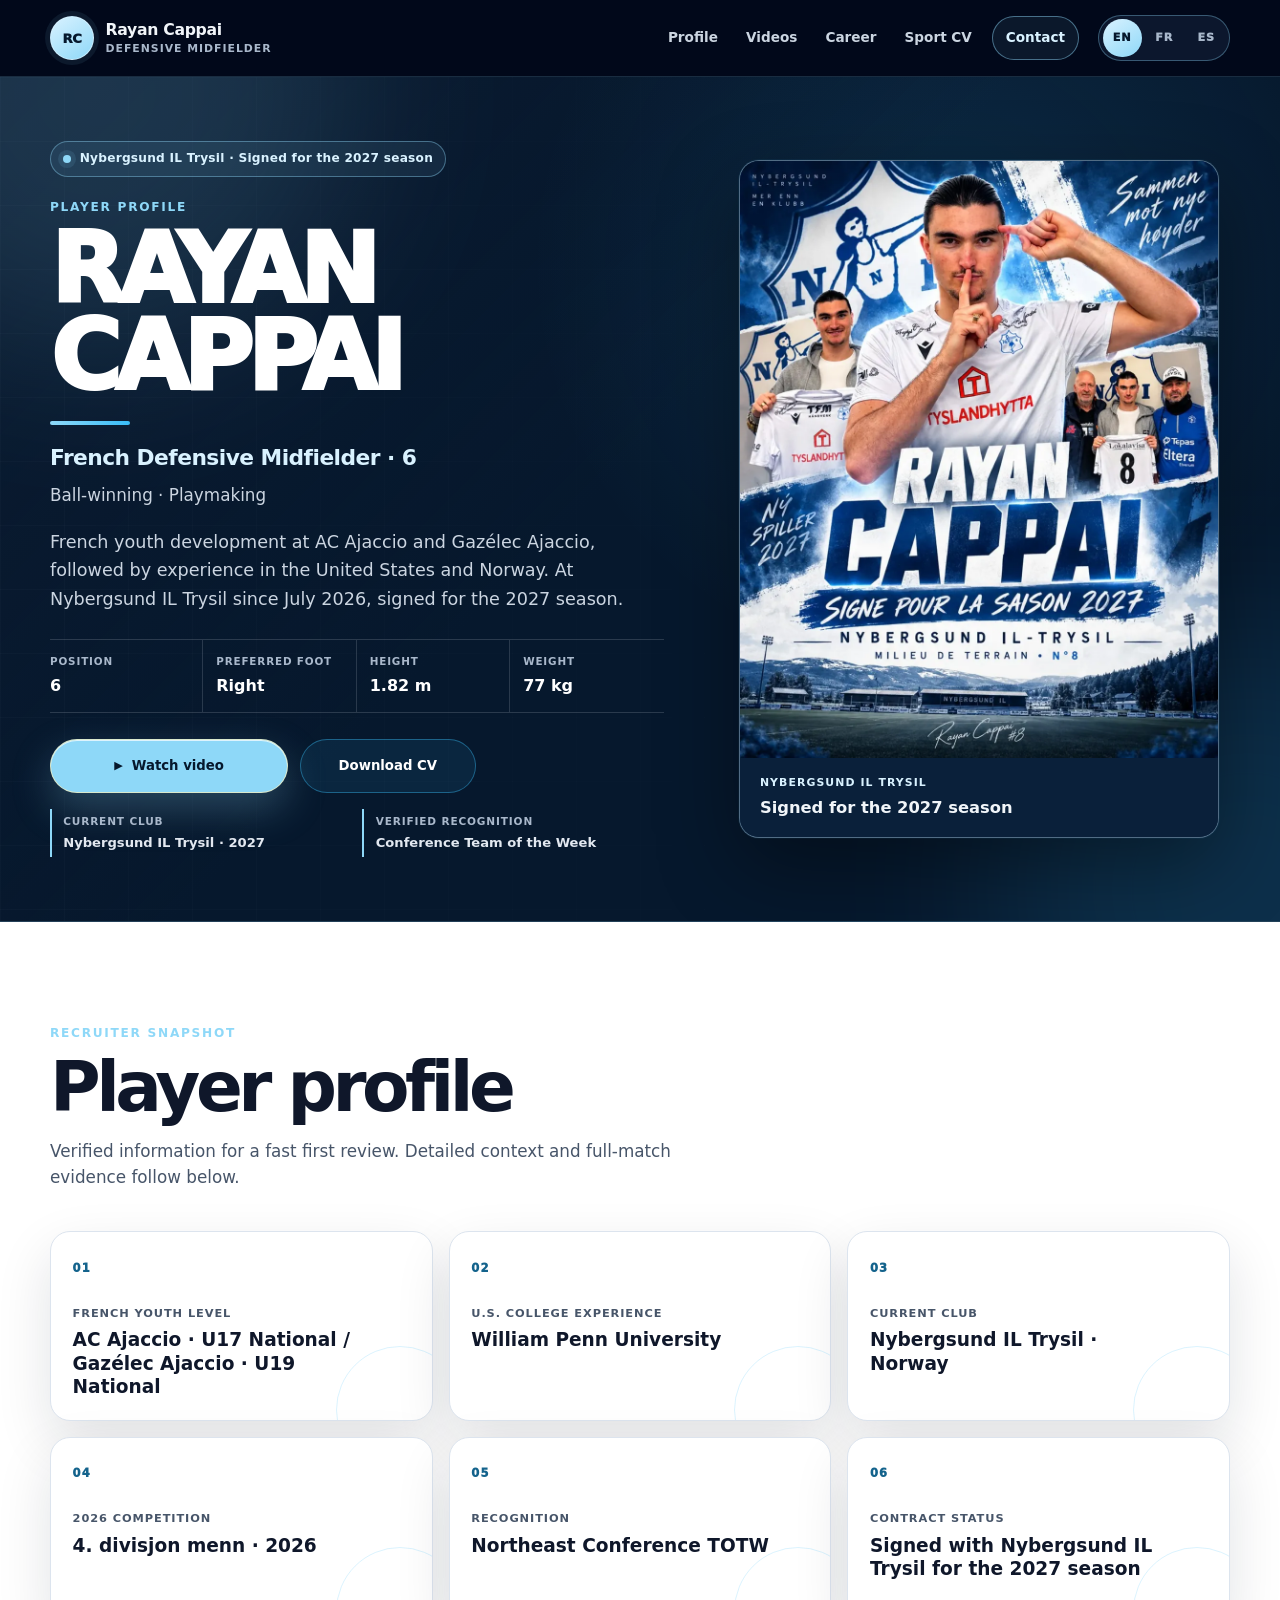
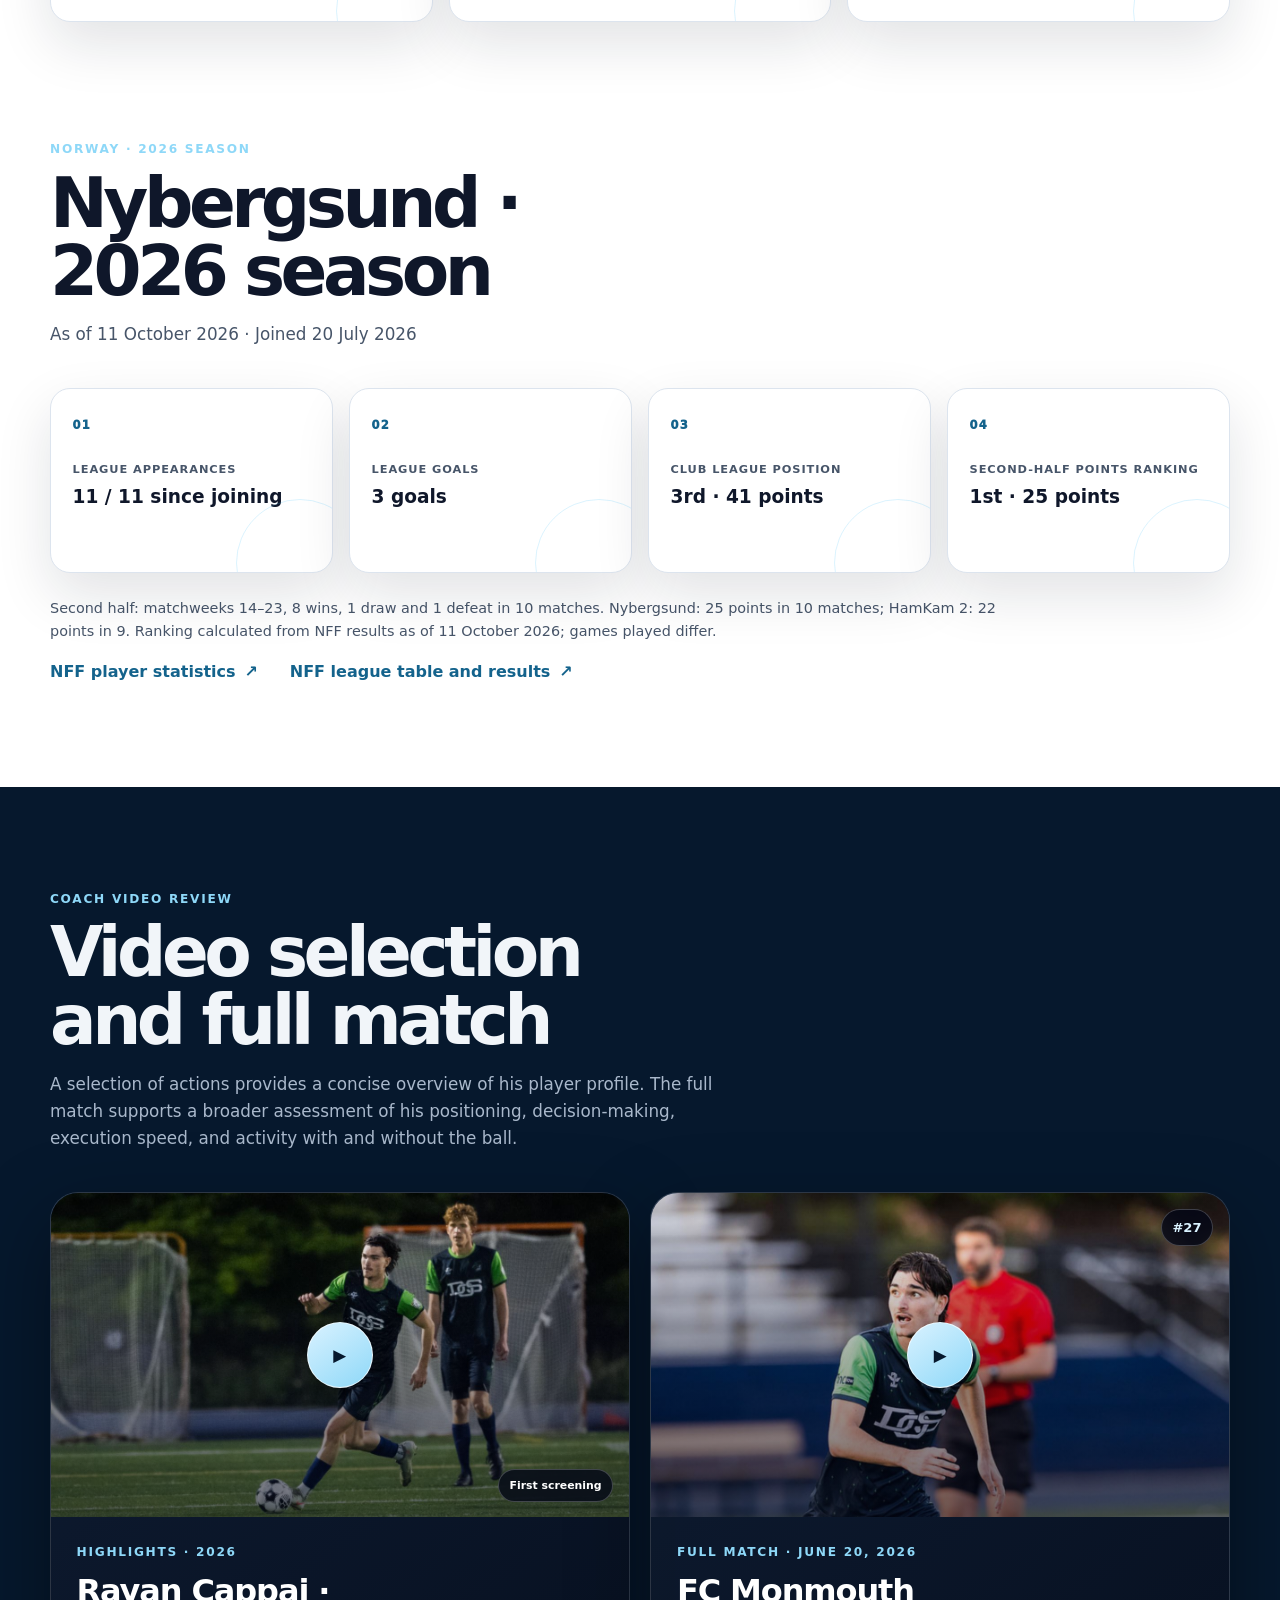
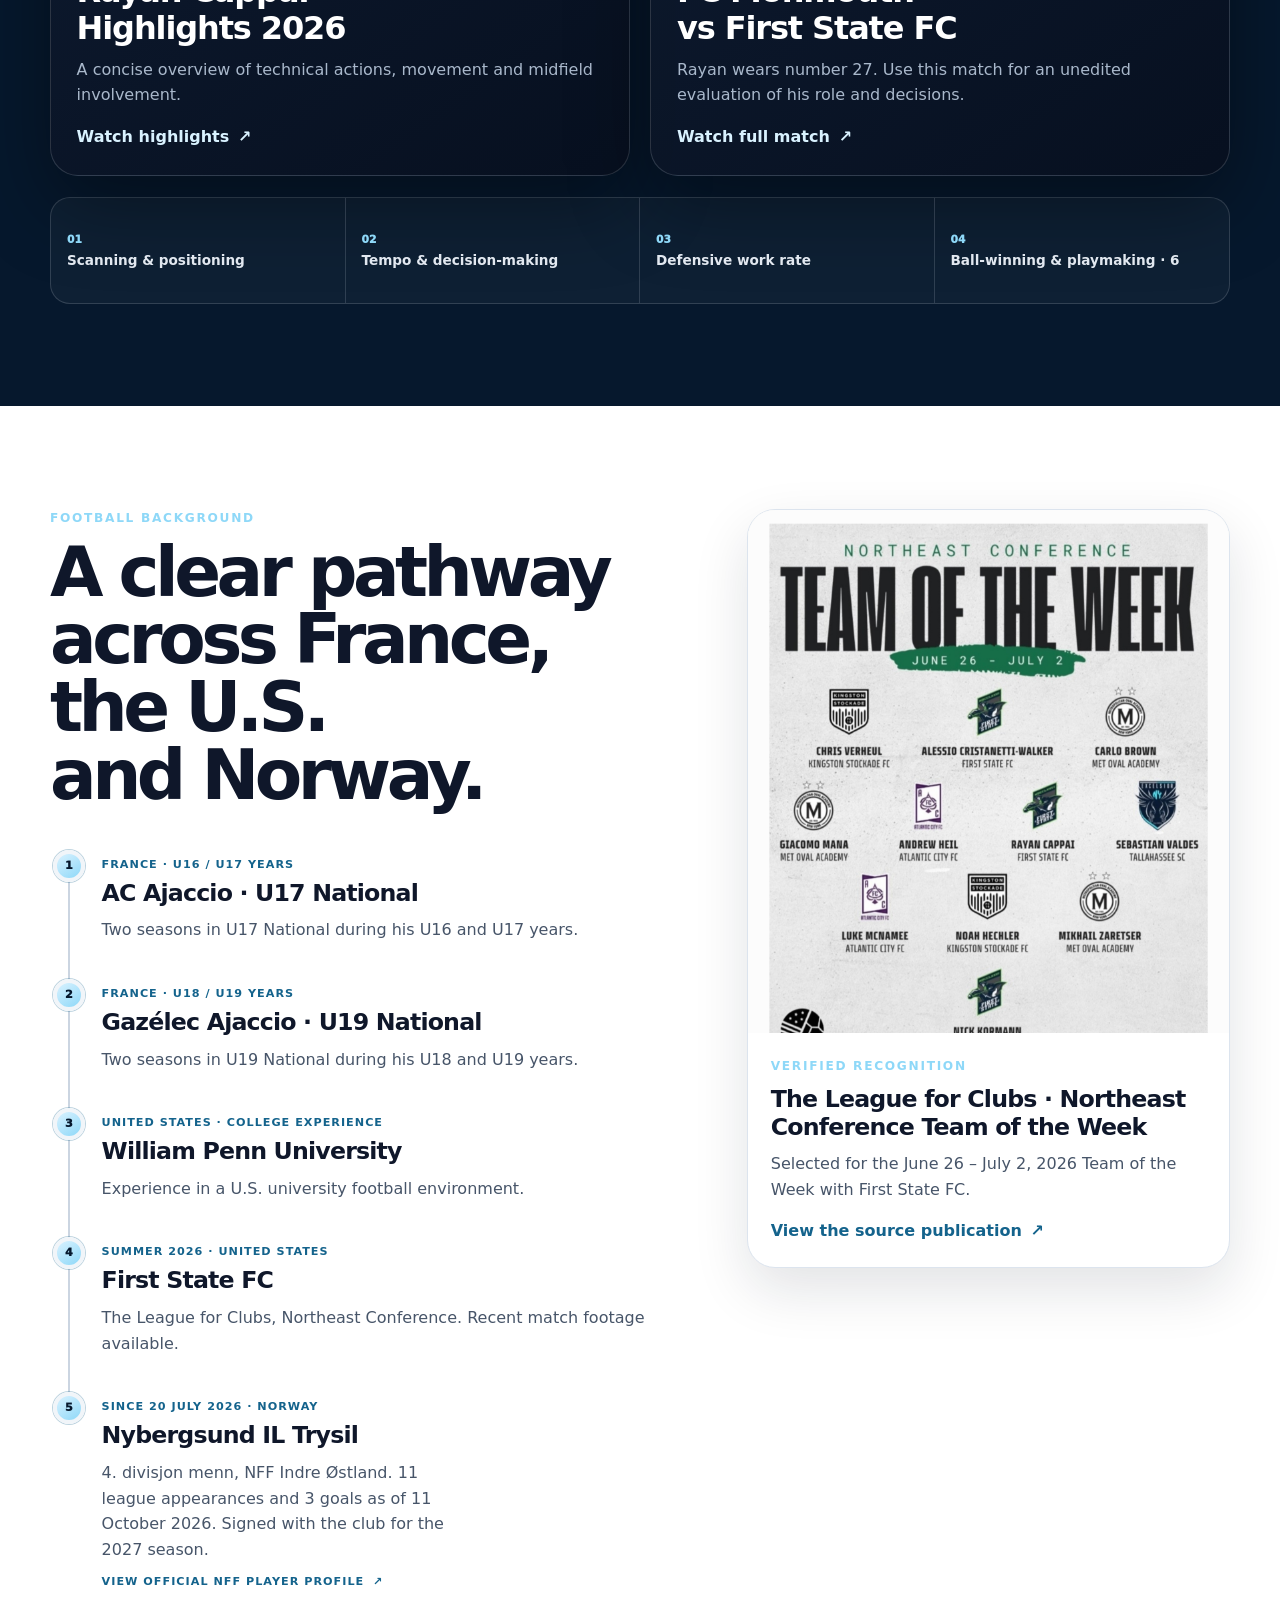
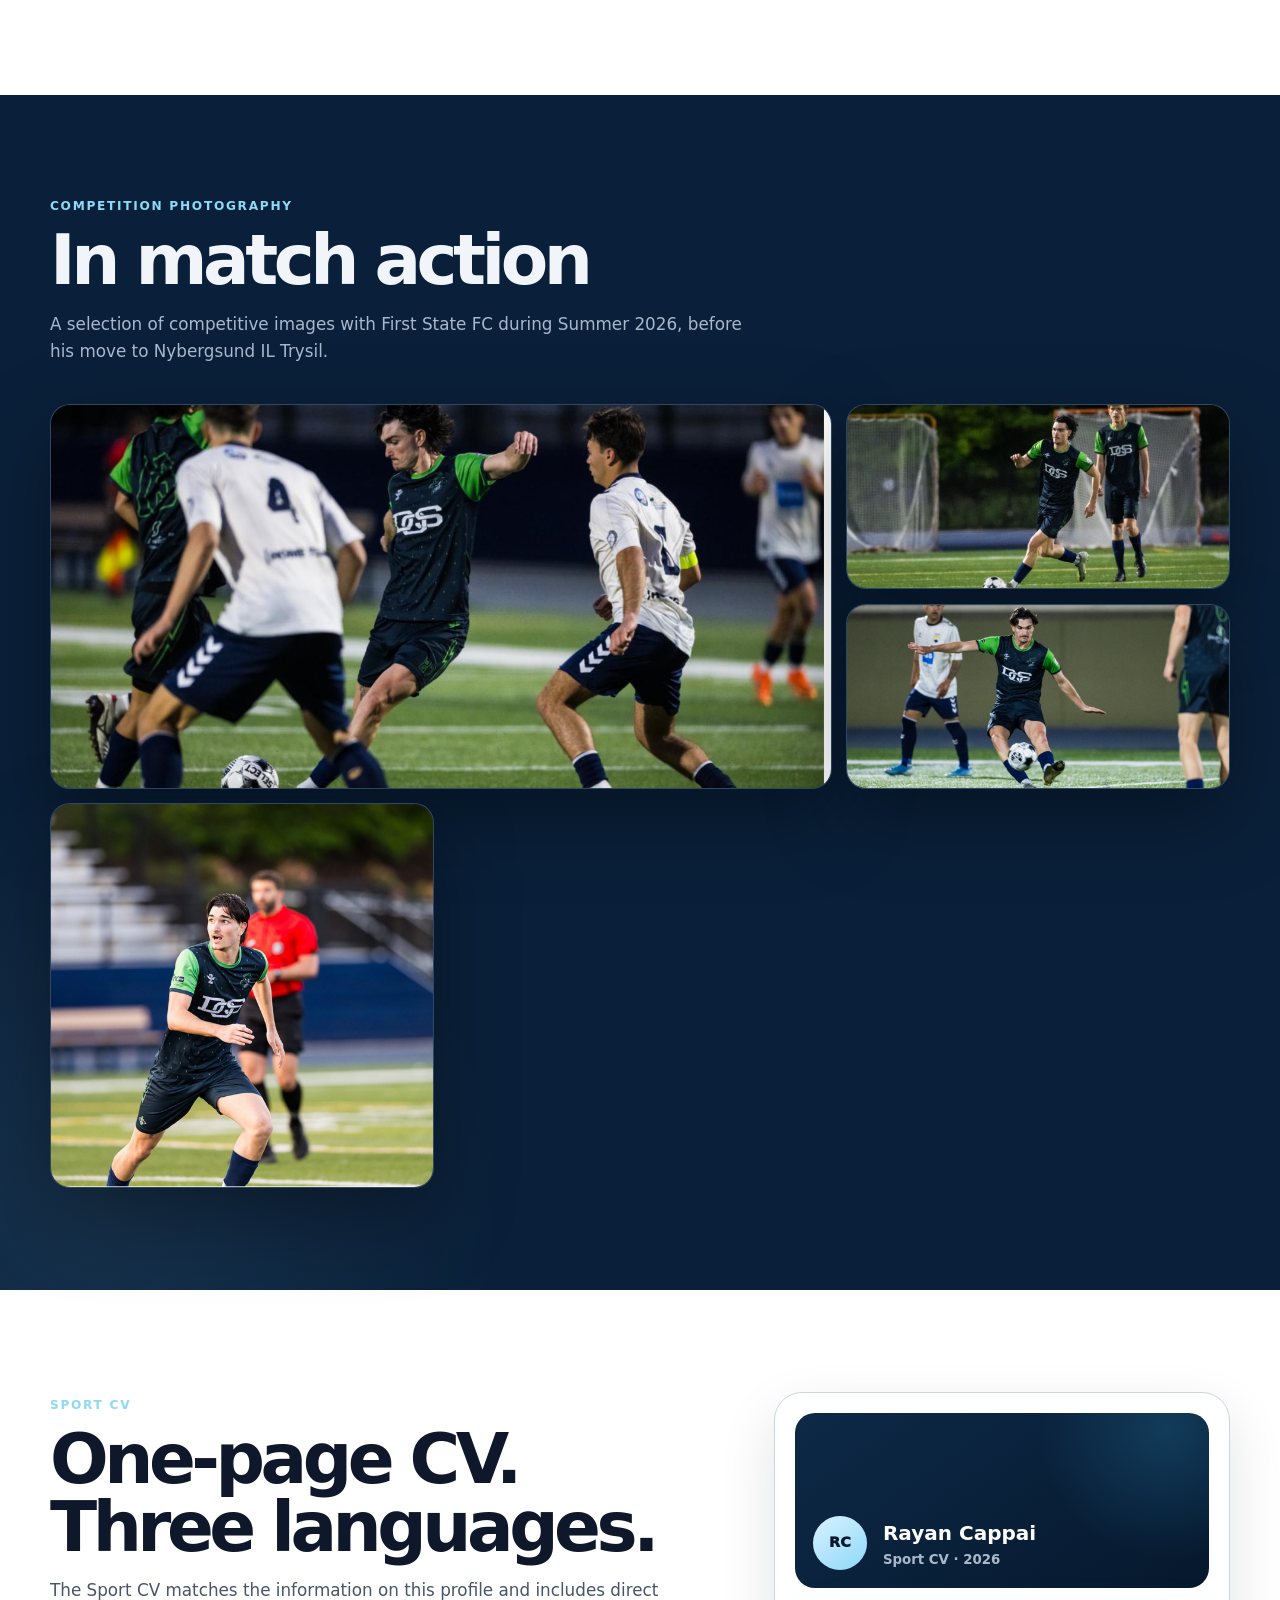
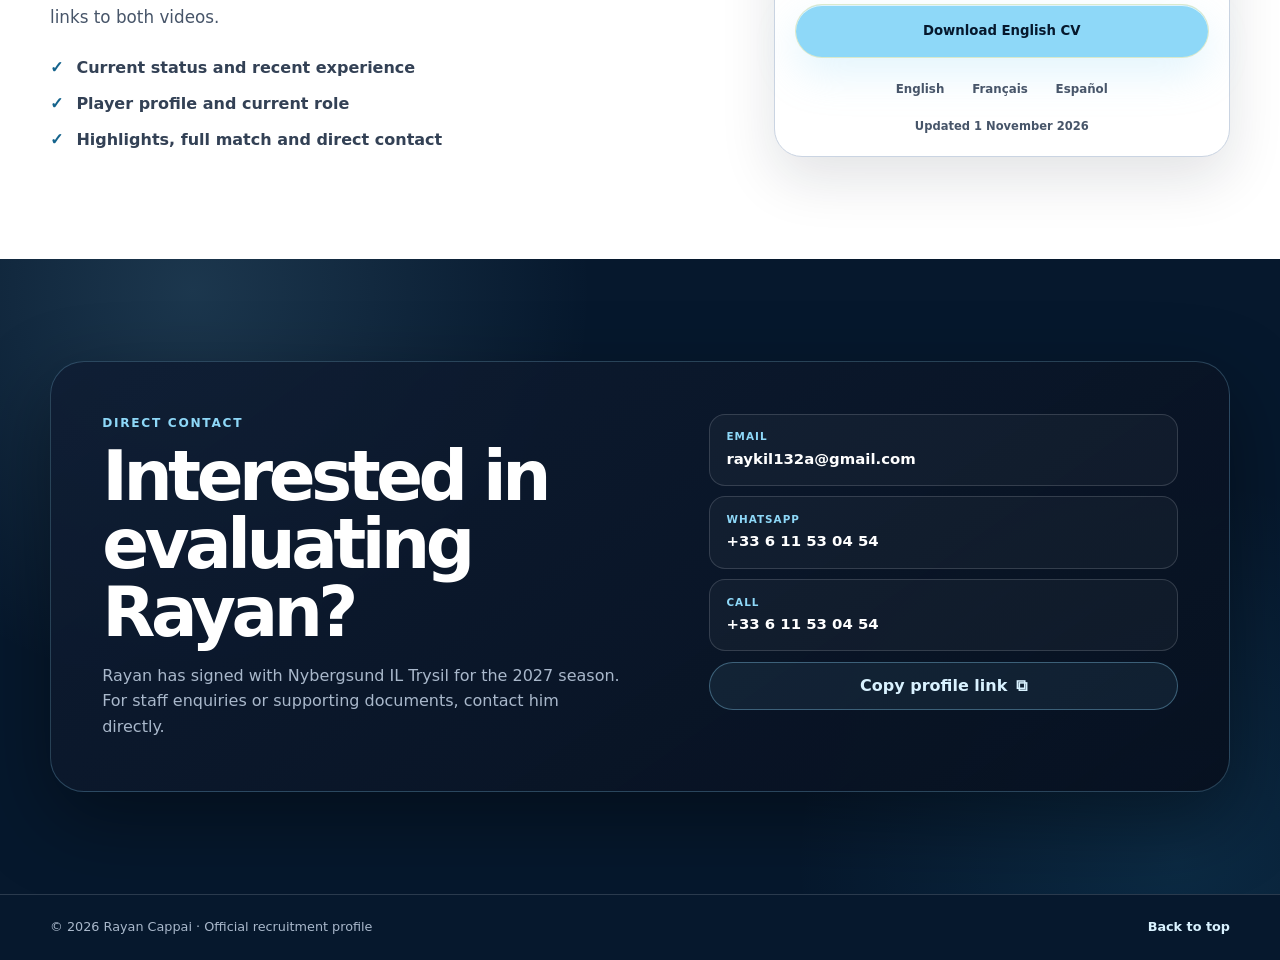
==== commit 2d02649a: "Modernise le profil : bleu glacier, affiche 2027 en accueil et navigation simplifiée" ====
--- a/index.html
+++ b/index.html
@@ -5,7 +5,7 @@
   <meta name="viewport" content="width=device-width, initial-scale=1">
   <meta name="description" content="Official recruitment profile for Rayan Cappai, a 2006 French defensive midfielder (6) currently playing in Norway with Nybergsund IL Trysil and signed with the club for the 2027 season.">
   <meta name="robots" content="index, follow, max-image-preview:large">
-  <meta name="theme-color" content="#020617">
+  <meta name="theme-color" content="#06182d">
   <meta name="color-scheme" content="dark">
 
   <link rel="canonical" href="https://cc-2a.github.io/rayan-cappai-recruitment/">
@@ -33,59 +33,7 @@
   <meta name="twitter:image" content="https://cc-2a.github.io/rayan-cappai-recruitment/IMG-20260521-WA0008.jpg">
 
   <title>Rayan Cappai | 2006 French Defensive Midfielder</title>
-  <link rel="stylesheet" href="./style.css?v=20261101-season2027">
-  <style>
-    .hero {
-      background:
-        linear-gradient(90deg, rgba(2, 6, 23, 0.92) 0%, rgba(2, 6, 23, 0.78) 42%, rgba(2, 6, 23, 0.42) 68%, rgba(2, 6, 23, 0.72) 100%),
-        linear-gradient(180deg, rgba(2, 6, 23, 0.18) 0%, rgba(2, 6, 23, 0.68) 100%),
-        url("./IMG-20260521-WA0007.jpg") center right 26% / cover no-repeat,
-        var(--navy-950) !important;
-    }
-
-    .hero::before {
-      background-image:
-        radial-gradient(circle at 18% 22%, rgba(212, 175, 55, 0.22), transparent 28rem),
-        linear-gradient(rgba(255, 255, 255, 0.026) 1px, transparent 1px),
-        linear-gradient(90deg, rgba(255, 255, 255, 0.026) 1px, transparent 1px) !important;
-      background-size: auto, 64px 64px, 64px 64px !important;
-      mask-image: linear-gradient(90deg, black, rgba(0, 0, 0, 0.5) 72%, transparent 100%) !important;
-    }
-
-    .hero-grid {
-      grid-template-columns: minmax(0, 0.86fr) minmax(280px, 0.55fr) !important;
-    }
-
-    .hero-content {
-      position: relative;
-      z-index: 2;
-      max-width: 760px;
-    }
-
-    .hero-photo {
-      opacity: 0;
-      pointer-events: none;
-      visibility: hidden;
-    }
-
-    @media (max-width: 860px) {
-      .hero {
-        min-height: calc(100vh - var(--header-height));
-        background:
-          linear-gradient(180deg, rgba(2, 6, 23, 0.78) 0%, rgba(2, 6, 23, 0.72) 42%, rgba(2, 6, 23, 0.94) 100%),
-          url("./IMG-20260521-WA0007.jpg") center top / cover no-repeat,
-          var(--navy-950) !important;
-      }
-
-      .hero-grid {
-        grid-template-columns: 1fr !important;
-      }
-
-      .hero-photo {
-        display: none !important;
-      }
-    }
-  </style>
+  <link rel="stylesheet" href="./style.css?v=20261101-blue2027">
 
   <script type="application/ld+json">
   {
@@ -152,15 +100,16 @@
 
   <main id="main">
     <section class="hero" id="top" aria-labelledby="hero-title">
-      <div class="hero-orb hero-orb-gold" aria-hidden="true"></div>
+      <div class="hero-orb hero-orb-ice" aria-hidden="true"></div>
       <div class="hero-orb hero-orb-blue" aria-hidden="true"></div>
       <div class="container hero-grid">
         <div class="hero-content">
           <p class="status-pill"><span aria-hidden="true"></span><span data-i18n="hero.status">Nybergsund IL Trysil · Signed for the 2027 season</span></p>
-          <p class="eyebrow" data-i18n="hero.eyebrow">Official player recruitment profile</p>
+          <p class="eyebrow" data-i18n="hero.eyebrow">Player profile</p>
           <h1 id="hero-title">Rayan<br>Cappai</h1>
-          <p class="hero-role" data-i18n="hero.role">2006 French Defensive Midfielder · 6 · Ball-winning / Playmaking</p>
-          <p class="hero-lead" data-i18n="hero.lead">Trained at AC Ajaccio for two seasons in U17 National and Gazélec Ajaccio for two seasons in U19 National, followed by U.S. college and club experience. At Nybergsund IL Trysil since 20 July 2026. Signed with Nybergsund IL Trysil for the 2027 season.</p>
+          <p class="hero-role" data-i18n="hero.role">French Defensive Midfielder · 6</p>
+          <p class="hero-specialty" data-i18n="hero.specialty">Ball-winning · Playmaking</p>
+          <p class="hero-lead" data-i18n="hero.lead">French youth development at AC Ajaccio and Gazélec Ajaccio, followed by experience in the United States and Norway. At Nybergsund IL Trysil since July 2026, signed for the 2027 season.</p>
 
           <dl class="hero-facts">
             <div><dt data-i18n="facts.positionLabel">Position</dt><dd data-i18n="facts.position">6</dd></div>
@@ -171,10 +120,9 @@
 
           <div class="hero-actions">
             <a class="btn btn-primary" href="https://www.youtube.com/watch?v=6p439LZkKp4" target="_blank" rel="noopener noreferrer">
-              <span class="play-icon" aria-hidden="true">▶</span><span data-i18n="actions.highlights">Watch Highlights 2026</span>
+              <span class="play-icon" aria-hidden="true">▶</span><span data-i18n="actions.highlights">Watch video</span>
             </a>
-            <a class="btn btn-secondary" href="https://www.youtube.com/watch?v=4_4mTHcd5zQ" target="_blank" rel="noopener noreferrer" data-i18n="actions.fullMatch">Full Match · #27</a>
-            <a class="btn btn-quiet" href="./Rayan_Cappai_Sport_CV_EN.pdf?v=20261101-season2027" target="_blank" rel="noopener noreferrer" data-cv-primary data-i18n="actions.cv">Download Sport CV</a>
+            <a class="btn btn-secondary" href="./Rayan_Cappai_Sport_CV_EN.pdf?v=20261101-blue2027" target="_blank" rel="noopener noreferrer" data-cv-primary data-i18n="actions.cv">Download CV</a>
           </div>
 
           <div class="hero-proof" role="group" aria-label="Recent verified experience" data-i18n-aria="a11y.recentExperience">
@@ -184,10 +132,10 @@
         </div>
 
         <figure class="hero-photo">
-          <img src="./IMG-20260521-WA0007.jpg" width="1290" height="920" alt="Rayan Cappai striking a forward pass for First State FC" data-i18n-alt="images.hero" fetchpriority="high" decoding="async">
+          <img src="./rayan-cappai-nybergsund-2027.webp" width="1000" height="1250" alt="Rayan Cappai · Nybergsund IL Trysil · Season 2027" data-i18n-alt="images.hero" fetchpriority="high" decoding="async">
           <figcaption>
-            <span data-i18n="hero.photoKicker">First State FC · Summer 2026</span>
-            <strong data-i18n="hero.photoCaption">Recent match footage available</strong>
+            <span data-i18n="hero.photoKicker">Nybergsund IL Trysil</span>
+            <strong data-i18n="hero.photoCaption">Signed for the 2027 season</strong>
           </figcaption>
         </figure>
       </div>
@@ -197,7 +145,7 @@
       <div class="container">
         <header class="section-heading">
           <p class="eyebrow" data-i18n="profile.eyebrow">Recruiter snapshot</p>
-          <h2 id="profile-title" data-i18n="profile.title">The essentials, immediately.</h2>
+          <h2 id="profile-title" data-i18n="profile.title">Player profile</h2>
           <p data-i18n="profile.intro">Verified information for a fast first review. Detailed context and full-match evidence follow below.</p>
         </header>
 
@@ -205,7 +153,7 @@
           <article class="snapshot-card"><span>01</span><p data-i18n="profile.card1Label">French youth level</p><strong data-i18n="profile.card1Value">AC Ajaccio · U17 National / Gazélec Ajaccio · U19 National</strong></article>
           <article class="snapshot-card"><span>02</span><p data-i18n="profile.card2Label">U.S. college experience</p><strong>William Penn University</strong></article>
           <article class="snapshot-card"><span>03</span><p data-i18n="profile.card3Label">Current club</p><strong data-i18n="profile.card3Value">Nybergsund IL Trysil · Norway</strong></article>
-          <article class="snapshot-card"><span>04</span><p data-i18n="profile.card4Label">Current competition</p><strong data-i18n="profile.card4Value">4. divisjon menn · 2026</strong></article>
+          <article class="snapshot-card"><span>04</span><p data-i18n="profile.card4Label">2026 competition</p><strong data-i18n="profile.card4Value">4. divisjon menn · 2026</strong></article>
           <article class="snapshot-card"><span>05</span><p data-i18n="profile.card5Label">Recognition</p><strong data-i18n="profile.card5Value">Northeast Conference TOTW</strong></article>
           <article class="snapshot-card"><span>06</span><p data-i18n="profile.card6Label">Contract status</p><strong data-i18n="profile.card6Value">Signed with Nybergsund IL Trysil for the 2027 season</strong></article>
         </div>
@@ -216,7 +164,7 @@
       <div class="container">
         <header class="section-heading">
           <p class="eyebrow" data-i18n="norway.eyebrow">Norway · 2026 season</p>
-          <h2 id="norway-title" data-i18n="norway.title">Nybergsund: current season record</h2>
+          <h2 id="norway-title" data-i18n="norway.title">Nybergsund · 2026 season</h2>
           <p data-i18n="norway.date">As of 11 October 2026 · Joined 20 July 2026</p>
         </header>
         <div class="norway-grid">
@@ -275,7 +223,7 @@
           <div><span>01</span><strong data-i18n="videos.review1">Scanning &amp; positioning</strong></div>
           <div><span>02</span><strong data-i18n="videos.review2">Tempo &amp; decision-making</strong></div>
           <div><span>03</span><strong data-i18n="videos.review3">Defensive work rate</strong></div>
-          <div><span>04</span><strong data-i18n="videos.review4">Ball-winning & playmaking · 6</strong></div>
+          <div><span>04</span><strong data-i18n="videos.review4">Ball-winning &amp; playmaking · 6</strong></div>
         </div>
       </div>
     </section>
@@ -316,13 +264,6 @@
                 <p data-i18n="career.step4Copy">4. divisjon menn, NFF Indre Østland. 11 league appearances and 3 goals as of 11 October 2026. Signed with the club for the 2027 season.</p>
                 <a class="text-action text-action-dark" href="https://www.fotball.no/fotballdata/person/profil/?fiksId=4171102" target="_blank" rel="noopener noreferrer"><span data-i18n="career.nffSource">View official NFF player profile</span><span aria-hidden="true">↗</span></a>
               </div>
-              <figure class="current-club-portrait">
-                <img src="./rayan-cappai-nybergsund-2027.webp" width="1000" height="1250" alt="Rayan Cappai · Nybergsund IL Trysil · Signed for the 2027 season" data-i18n-alt="images.currentClub" loading="lazy" decoding="async">
-                <figcaption>
-                  <span data-i18n="career.currentPhotoLabel">Signed for the 2027 season</span>
-                  <strong>Rayan Cappai · Nybergsund IL Trysil</strong>
-                </figcaption>
-              </figure>
             </li>
           </ol>
         </div>
@@ -376,11 +317,11 @@
             <span>RC</span>
             <div><strong>Rayan Cappai</strong><small data-i18n="cv.documentLabel">Sport CV · 2026</small></div>
           </div>
-          <a class="btn btn-primary btn-block" href="./Rayan_Cappai_Sport_CV_EN.pdf?v=20261101-season2027" target="_blank" rel="noopener noreferrer" data-cv-primary data-i18n="cv.primaryButton">Download English CV</a>
+          <a class="btn btn-primary btn-block" href="./Rayan_Cappai_Sport_CV_EN.pdf?v=20261101-blue2027" target="_blank" rel="noopener noreferrer" data-cv-primary data-i18n="cv.primaryButton">Download English CV</a>
           <div class="cv-language-links" role="group" aria-label="All Sport CV languages" data-i18n-aria="a11y.cvLanguages">
-            <a href="./Rayan_Cappai_Sport_CV_EN.pdf?v=20261101-season2027" target="_blank" rel="noopener noreferrer">English</a>
-            <a href="./Rayan_Cappai_CV_Sportif_FR.pdf?v=20261101-season2027" target="_blank" rel="noopener noreferrer">Français</a>
-            <a href="./Rayan_Cappai_CV_Deportivo_ES.pdf?v=20261101-season2027" target="_blank" rel="noopener noreferrer">Español</a>
+            <a href="./Rayan_Cappai_Sport_CV_EN.pdf?v=20261101-blue2027" target="_blank" rel="noopener noreferrer">English</a>
+            <a href="./Rayan_Cappai_CV_Sportif_FR.pdf?v=20261101-blue2027" target="_blank" rel="noopener noreferrer">Français</a>
+            <a href="./Rayan_Cappai_CV_Deportivo_ES.pdf?v=20261101-blue2027" target="_blank" rel="noopener noreferrer">Español</a>
           </div>
           <p class="cv-updated" data-i18n="cv.updated">Updated 1 November 2026</p>
         </article>
@@ -424,7 +365,7 @@
   </footer>
 
   <noscript><p class="noscript">Language switching requires JavaScript. The English profile remains fully accessible.</p></noscript>
-  <script src="./app.js?v=20261101-season2027" defer></script>
+  <script src="./app.js?v=20261101-blue2027" defer></script>
 </body>
 </html>
 
--- a/style.css
+++ b/style.css
@@ -1,17 +1,17 @@
 :root {
-  --navy-950: #020617;
-  --navy-900: #07101f;
-  --navy-850: #0b1629;
-  --navy-800: #0f1d33;
+  --navy-950: #06182d;
+  --navy-900: #0a203a;
+  --navy-850: #0d2947;
+  --navy-800: #123454;
   --slate-700: #334155;
   --slate-600: #475569;
   --slate-300: #cbd5e1;
   --slate-200: #e2e8f0;
   --slate-100: #f1f5f9;
   --white: #ffffff;
-  --gold: #d4af37;
-  --gold-light: #f5dc82;
-  --gold-dark: #9b7216;
+  --ice: #8ed8f8;
+  --ice-light: #d9f2ff;
+  --ice-dark: #14638c;
   --blue: #38bdf8;
   --blue-dark: #0ea5e9;
   --green: #34d399;
@@ -131,7 +131,7 @@
   z-index: 200;
   border-radius: 999px;
   padding: 0.8rem 1rem;
-  background: var(--gold-light);
+  background: var(--ice-light);
   color: var(--navy-950);
   font-weight: 900;
   text-decoration: none;
@@ -154,7 +154,7 @@
 
 .eyebrow {
   margin-bottom: 0.65rem;
-  color: var(--gold);
+  color: var(--ice);
   font-size: 0.76rem;
   font-weight: 900;
   letter-spacing: 0.14em;
@@ -167,7 +167,7 @@
   top: 0;
   z-index: 100;
   min-height: var(--header-height);
-  border-bottom: 1px solid rgba(212, 175, 55, 0.17);
+  border-bottom: 1px solid rgba(142, 216, 248, 0.17);
   background: rgba(2, 6, 23, 0.84);
   backdrop-filter: blur(20px);
   transition:
@@ -201,14 +201,14 @@
   width: 44px;
   height: 44px;
   place-items: center;
-  border: 1px solid rgba(245, 220, 130, 0.68);
+  border: 1px solid rgba(217, 242, 255, 0.68);
   border-radius: 50%;
-  background: linear-gradient(145deg, var(--gold-light), var(--gold));
+  background: linear-gradient(145deg, var(--ice-light), var(--ice));
   color: var(--navy-950);
   font-size: 0.82rem;
   font-weight: 950;
   letter-spacing: -0.03em;
-  box-shadow: 0 0 0 5px rgba(212, 175, 55, 0.08);
+  box-shadow: 0 0 0 5px rgba(142, 216, 248, 0.08);
 }
 
 .brand-copy {
@@ -241,7 +241,7 @@
   display: inline-flex;
   gap: 0.18rem;
   padding: 0.2rem;
-  border: 1px solid rgba(212, 175, 55, 0.34);
+  border: 1px solid rgba(142, 216, 248, 0.34);
   border-radius: 999px;
   background: rgba(15, 29, 51, 0.82);
 }
@@ -267,7 +267,7 @@
 }
 
 .language-option.is-active {
-  background: linear-gradient(145deg, var(--gold-light), var(--gold));
+  background: linear-gradient(145deg, var(--ice-light), var(--ice));
   color: var(--navy-950);
 }
 
@@ -337,9 +337,9 @@
 
 .nav-menu .nav-contact {
   margin-left: 0.3rem;
-  border: 1px solid rgba(212, 175, 55, 0.46);
-  background: rgba(212, 175, 55, 0.08);
-  color: var(--gold-light);
+  border: 1px solid rgba(142, 216, 248, 0.46);
+  background: rgba(142, 216, 248, 0.08);
+  color: var(--ice-light);
 }
 
 /* Hero */
@@ -349,7 +349,7 @@
   overflow: hidden;
   min-height: calc(100vh - var(--header-height));
   padding: clamp(4rem, 8vw, 7rem) 0;
-  border-bottom: 1px solid rgba(212, 175, 55, 0.2);
+  border-bottom: 1px solid rgba(142, 216, 248, 0.2);
   background:
     linear-gradient(135deg, rgba(15, 29, 51, 0.42), transparent 48%),
     radial-gradient(
@@ -383,10 +383,10 @@
   pointer-events: none;
 }
 
-.hero-orb-gold {
+.hero-orb-ice {
   top: -15rem;
   left: -10rem;
-  background: var(--gold);
+  background: var(--ice);
 }
 
 .hero-orb-blue {
@@ -441,13 +441,13 @@
   height: 4px;
   margin-top: 1.3rem;
   border-radius: 999px;
-  background: linear-gradient(90deg, var(--gold), var(--blue));
+  background: linear-gradient(90deg, var(--ice), var(--blue));
   content: "";
 }
 
 .hero-role {
   margin-bottom: 0.85rem;
-  color: var(--gold-light);
+  color: var(--ice-light);
   font-size: clamp(1.08rem, 2vw, 1.36rem);
   font-weight: 900;
   letter-spacing: -0.025em;
@@ -535,19 +535,19 @@
   border-color: rgba(255, 242, 184, 0.68);
   background: linear-gradient(
     145deg,
-    var(--gold-light),
-    var(--gold) 55%,
-    var(--gold-dark)
+    var(--ice-light),
+    var(--ice) 55%,
+    var(--ice-dark)
   );
   color: var(--navy-950);
   box-shadow:
-    0 16px 40px rgba(212, 175, 55, 0.25),
+    0 16px 40px rgba(142, 216, 248, 0.25),
     inset 0 1px 0 rgba(255, 255, 255, 0.7);
 }
 
 .btn-primary:hover,
 .btn-primary:focus-visible {
-  box-shadow: 0 20px 50px rgba(212, 175, 55, 0.34);
+  box-shadow: 0 20px 50px rgba(142, 216, 248, 0.34);
 }
 
 .btn-secondary {
@@ -570,8 +570,8 @@
 
 .btn-quiet:hover,
 .btn-quiet:focus-visible {
-  border-color: rgba(212, 175, 55, 0.48);
-  color: var(--gold-light);
+  border-color: rgba(142, 216, 248, 0.48);
+  color: var(--ice-light);
 }
 
 .btn-block {
@@ -593,7 +593,7 @@
 .hero-proof div {
   display: grid;
   gap: 0.1rem;
-  border-left: 2px solid var(--gold);
+  border-left: 2px solid var(--ice);
   padding: 0.25rem 0.7rem;
 }
 
@@ -614,7 +614,7 @@
   position: relative;
   overflow: hidden;
   margin: 0;
-  border: 1px solid rgba(245, 220, 130, 0.33);
+  border: 1px solid rgba(217, 242, 255, 0.33);
   border-radius: 34px;
   background: var(--navy-850);
   box-shadow:
@@ -649,7 +649,7 @@
 }
 
 .hero-photo figcaption span {
-  color: var(--gold-light);
+  color: var(--ice-light);
   font-size: 0.68rem;
   font-weight: 900;
   letter-spacing: 0.1em;
@@ -716,7 +716,7 @@
 }
 
 .snapshot-card:hover {
-  border-color: rgba(212, 175, 55, 0.55);
+  border-color: rgba(142, 216, 248, 0.55);
   box-shadow: 0 26px 65px rgba(15, 23, 42, 0.15);
   transform: translateY(-3px);
 }
@@ -733,7 +733,7 @@
 }
 
 .snapshot-card > span {
-  color: var(--gold-dark);
+  color: var(--ice-dark);
   font-size: 0.72rem;
   font-weight: 950;
   letter-spacing: 0.1em;
@@ -828,7 +828,7 @@
   place-items: center;
   border: 1px solid rgba(255, 255, 255, 0.72);
   border-radius: 50%;
-  background: linear-gradient(145deg, var(--gold-light), var(--gold));
+  background: linear-gradient(145deg, var(--ice-light), var(--ice));
   color: var(--navy-950);
   font-size: 1.05rem;
   box-shadow: 0 15px 35px rgba(0, 0, 0, 0.32);
@@ -857,7 +857,7 @@
 .video-number {
   top: 1rem;
   right: 1rem;
-  color: var(--gold-light);
+  color: var(--ice-light);
   font-size: 0.82rem;
 }
 
@@ -878,7 +878,7 @@
   display: inline-flex;
   align-items: center;
   gap: 0.55rem;
-  color: var(--gold-light);
+  color: var(--ice-light);
   font-weight: 900;
   text-decoration: none;
   text-underline-offset: 0.25em;
@@ -890,7 +890,7 @@
 }
 
 .text-action-dark {
-  color: var(--gold-dark);
+  color: var(--ice-dark);
 }
 
 .review-strip {
@@ -916,7 +916,7 @@
 }
 
 .review-strip span {
-  color: var(--gold);
+  color: var(--ice);
   font-size: 0.67rem;
   font-weight: 950;
 }
@@ -966,17 +966,17 @@
   place-items: center;
   border: 4px solid var(--slate-100);
   border-radius: 50%;
-  background: linear-gradient(145deg, var(--gold-light), var(--gold));
+  background: linear-gradient(145deg, var(--ice-light), var(--ice));
   color: var(--navy-950);
   content: counter(career);
   counter-increment: career;
   font-size: 0.7rem;
   font-weight: 950;
-  box-shadow: 0 0 0 1px rgba(155, 114, 22, 0.28);
+  box-shadow: 0 0 0 1px rgba(20, 99, 140, 0.28);
 }
 
 .career-timeline span {
-  color: var(--gold-dark);
+  color: var(--ice-dark);
   font-size: 0.7rem;
   font-weight: 900;
   letter-spacing: 0.09em;
@@ -1075,7 +1075,7 @@
   background:
     radial-gradient(
       circle at 8% 92%,
-      rgba(212, 175, 55, 0.1),
+      rgba(142, 216, 248, 0.1),
       transparent 25rem
     ),
     var(--navy-900);
@@ -1161,7 +1161,7 @@
 .cv-checks li::before {
   position: absolute;
   left: 0;
-  color: var(--gold-dark);
+  color: var(--ice-dark);
   content: "✓";
   font-weight: 950;
 }
@@ -1198,7 +1198,7 @@
   height: 54px;
   place-items: center;
   border-radius: 50%;
-  background: linear-gradient(145deg, var(--gold-light), var(--gold));
+  background: linear-gradient(145deg, var(--ice-light), var(--ice));
   color: var(--navy-950);
   font-size: 0.9rem;
   font-weight: 950;
@@ -1252,7 +1252,7 @@
   background:
     radial-gradient(
       circle at 15% 5%,
-      rgba(212, 175, 55, 0.16),
+      rgba(142, 216, 248, 0.16),
       transparent 25rem
     ),
     radial-gradient(
@@ -1268,7 +1268,7 @@
   grid-template-columns: minmax(0, 1.05fr) minmax(360px, 0.95fr);
   gap: clamp(2rem, 7vw, 7rem);
   align-items: center;
-  border: 1px solid rgba(212, 175, 55, 0.24);
+  border: 1px solid rgba(142, 216, 248, 0.24);
   border-radius: 34px;
   padding: clamp(1.6rem, 4vw, 3.3rem);
   background: linear-gradient(
@@ -1313,7 +1313,7 @@
 }
 
 .contact-link span {
-  color: var(--gold);
+  color: var(--ice);
   font-size: 0.65rem;
   font-weight: 900;
   letter-spacing: 0.1em;
@@ -1333,17 +1333,17 @@
   align-items: center;
   justify-content: center;
   gap: 0.55rem;
-  border: 1px solid rgba(212, 175, 55, 0.35);
+  border: 1px solid rgba(142, 216, 248, 0.35);
   border-radius: 999px;
-  background: rgba(212, 175, 55, 0.07);
-  color: var(--gold-light);
+  background: rgba(142, 216, 248, 0.07);
+  color: var(--ice-light);
   cursor: pointer;
   font-weight: 900;
 }
 
 .copy-link:hover,
 .copy-link:focus-visible {
-  background: rgba(212, 175, 55, 0.13);
+  background: rgba(142, 216, 248, 0.13);
 }
 
 .copy-feedback {
@@ -1358,7 +1358,7 @@
 .site-footer {
   border-top: 1px solid var(--line-dark);
   padding: 1.4rem 0;
-  background: #01040e;
+  background: #06182d;
   color: var(--muted-dark);
 }
 
@@ -1375,7 +1375,7 @@
 }
 
 .footer-inner a {
-  color: var(--gold-light);
+  color: var(--ice-light);
   font-size: 0.8rem;
   font-weight: 850;
   text-decoration: none;
@@ -1388,8 +1388,8 @@
 .noscript {
   margin: 0;
   padding: 1rem;
-  background: #fff3cd;
-  color: #3d2f00;
+  background: #d9f2ff;
+  color: #123454;
   text-align: center;
 }
 
@@ -1429,7 +1429,7 @@
     gap: 0.4rem;
     margin: 0;
     padding: 0.8rem 1rem 1rem;
-    border-bottom: 1px solid rgba(212, 175, 55, 0.2);
+    border-bottom: 1px solid rgba(142, 216, 248, 0.2);
     background: rgba(2, 6, 23, 0.99);
     box-shadow: 0 24px 50px rgba(0, 0, 0, 0.38);
   }
@@ -1642,7 +1642,7 @@
     grid-template-columns: repeat(2, minmax(0, 1fr));
     gap: 0.5rem;
     padding: 0.55rem 0.65rem calc(0.55rem + env(safe-area-inset-bottom));
-    border-top: 1px solid rgba(212, 175, 55, 0.25);
+    border-top: 1px solid rgba(142, 216, 248, 0.25);
     background: rgba(2, 6, 23, 0.96);
     backdrop-filter: blur(18px);
   }
@@ -1654,7 +1654,7 @@
     justify-content: center;
     gap: 0.45rem;
     border-radius: 999px;
-    background: linear-gradient(145deg, var(--gold-light), var(--gold));
+    background: linear-gradient(145deg, var(--ice-light), var(--ice));
     color: var(--navy-950);
     font-size: 0.8rem;
     font-weight: 950;
@@ -1723,3 +1723,30 @@
 .norway-sources { display: flex; flex-wrap: wrap; gap: 1rem 2rem; }
 @media (max-width: 1100px) { .norway-grid { grid-template-columns: repeat(2, minmax(0, 1fr)); } }
 @media (max-width: 600px) { .norway-grid { grid-template-columns: 1fr; } }
+
+/* Player identity: navy, white and glacier blue. */
+.hero { min-height: 0; padding: clamp(2.5rem, 5vw, 5rem) 0; }
+.hero-grid { grid-template-columns: minmax(0, 1.1fr) minmax(300px, .9fr); gap: clamp(2rem, 5vw, 4rem); }
+.hero h1 { font-size: clamp(3.5rem, 7.5vw, 6.5rem); line-height: .9; letter-spacing: -.065em; }
+.hero-photo { transform: none; border-radius: 20px; max-width: 480px; width: 100%; justify-self: center; }
+.hero-photo::after { display: none; }
+.hero-photo img { width: 100%; height: auto; aspect-ratio: auto; object-fit: contain; filter: none; }
+.hero-photo figcaption { position: static; padding: 1rem 1.25rem; background: var(--navy-900); }
+.hero-specialty { color: var(--slate-300); margin: -.45rem 0 1.2rem; font-size: 1.05rem; }
+.status-pill { color: var(--ice-light); border-color: rgba(142,216,248,.4); background: rgba(142,216,248,.08); }
+.status-pill > span:first-child { background: var(--ice); box-shadow: 0 0 0 5px rgba(142,216,248,.1); flex-shrink: 0; }
+.btn-primary { background: var(--ice); color: var(--navy-950); }
+.section-light { background: #fff; }
+.current-club-portrait { display: none; }
+.career-current { grid-template-columns: 1fr; }
+@media (max-width: 980px) {
+ .hero-grid { grid-template-columns: 1fr; }
+ .hero-photo { max-width: 460px; }
+}
+@media (max-width: 680px) {
+ .hero { padding: 2.3rem 0 3rem; }
+ .hero-actions { display: grid; grid-template-columns: 1fr; }
+ .hero-actions .btn { width: 100%; }
+ .hero-photo { max-width: 380px; }
+ .hero-proof { margin-bottom: 0; }
+}
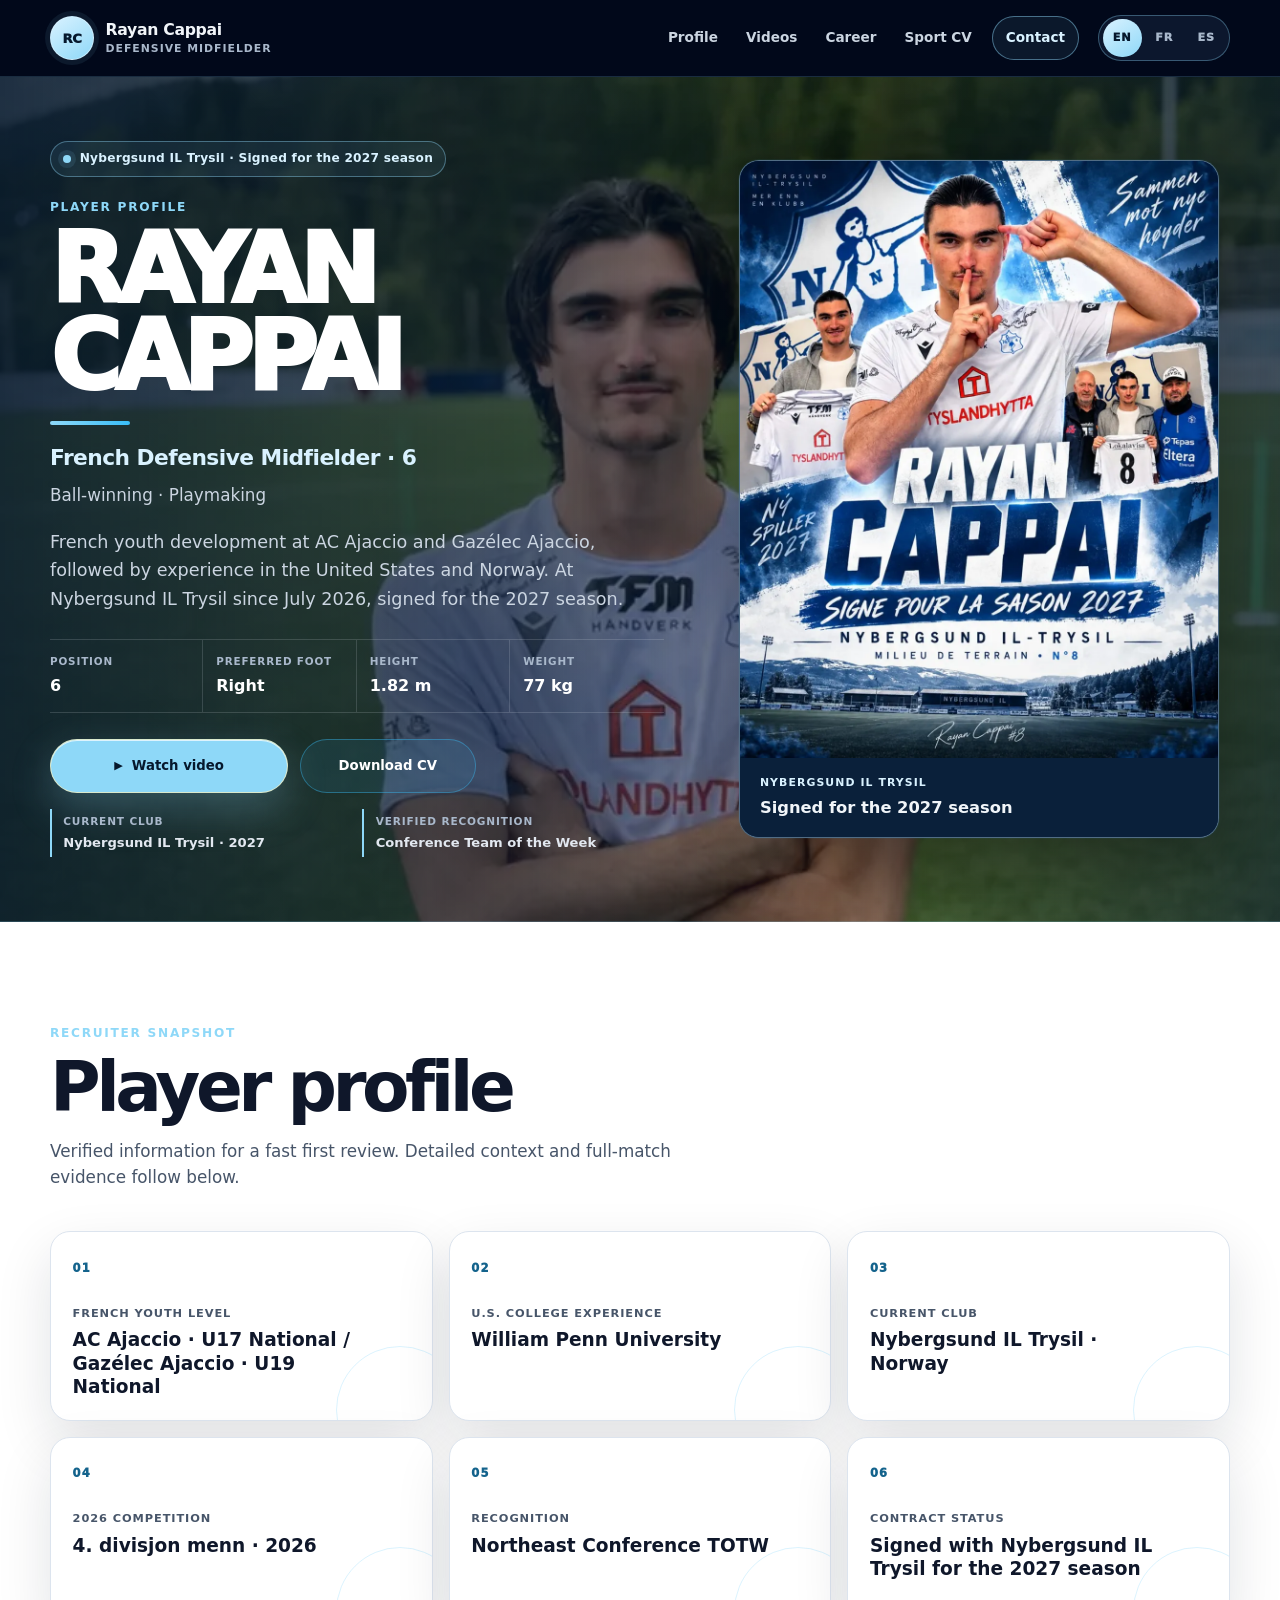
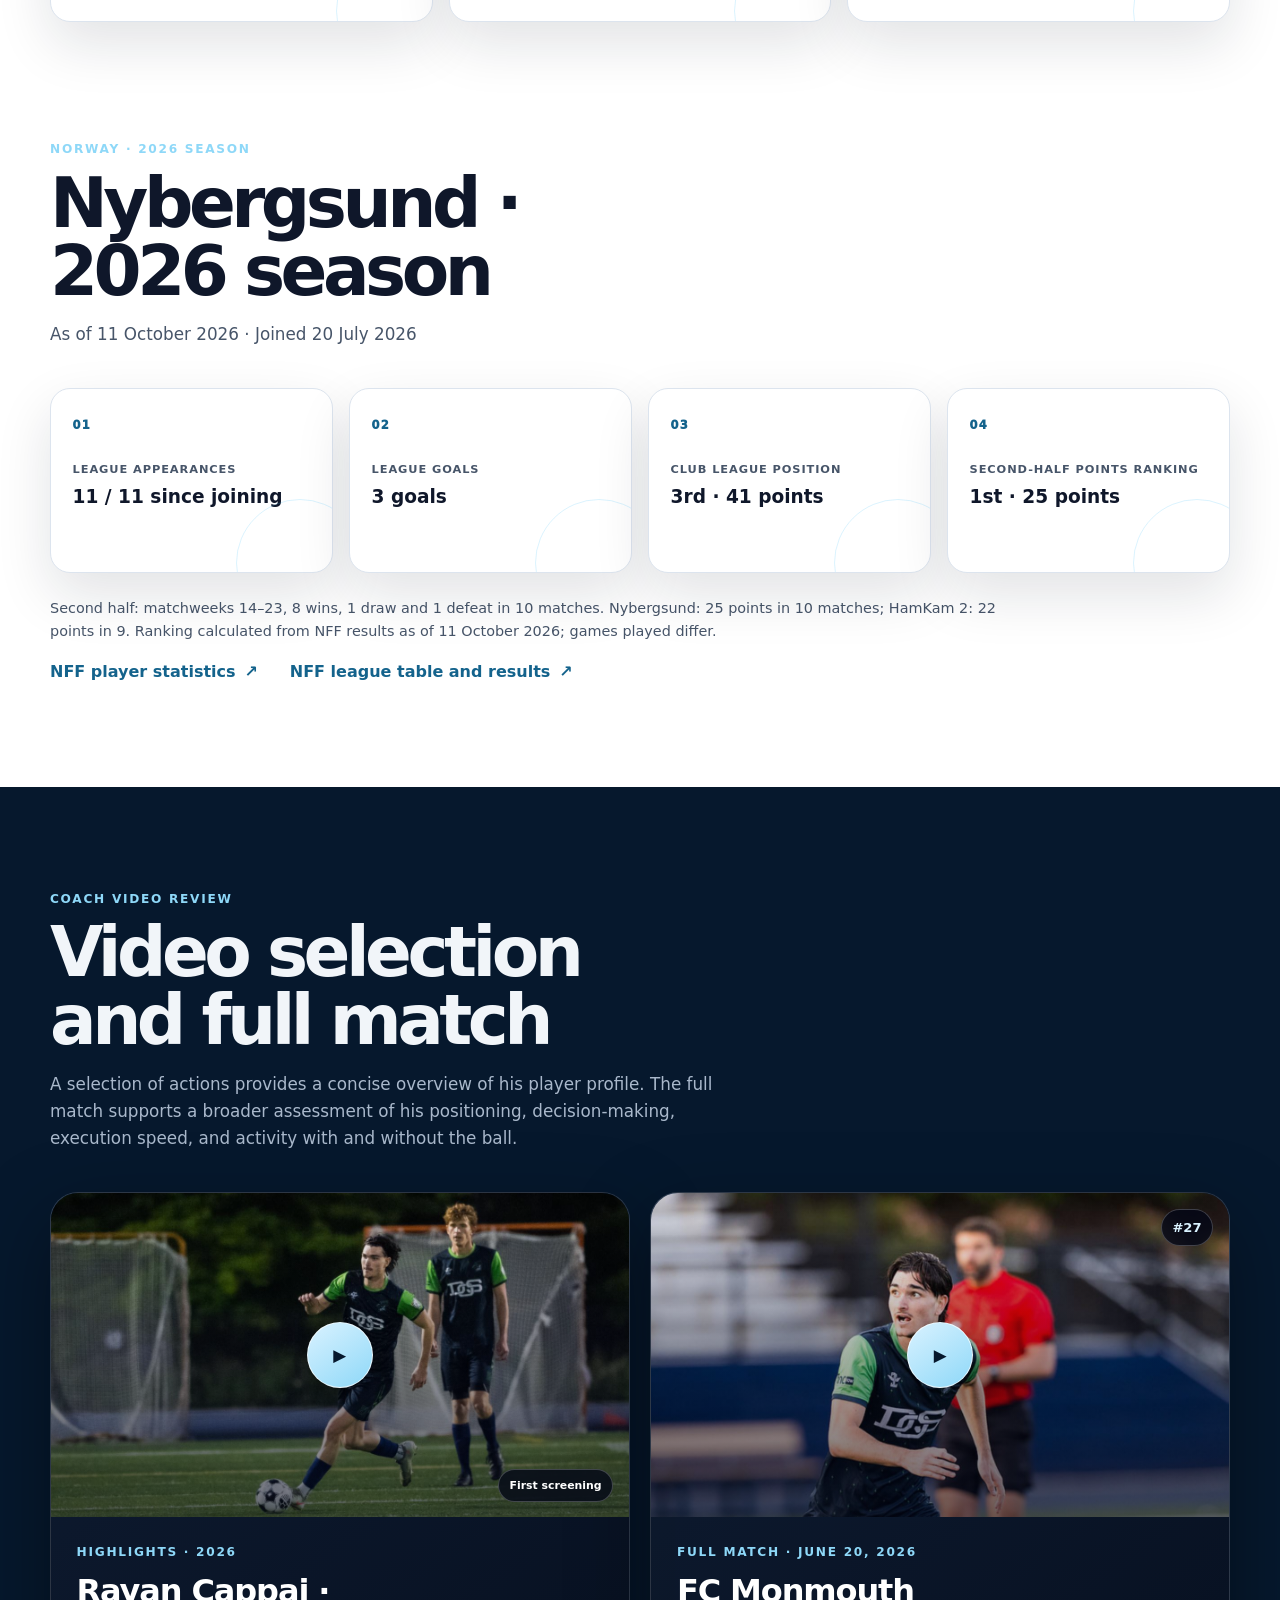
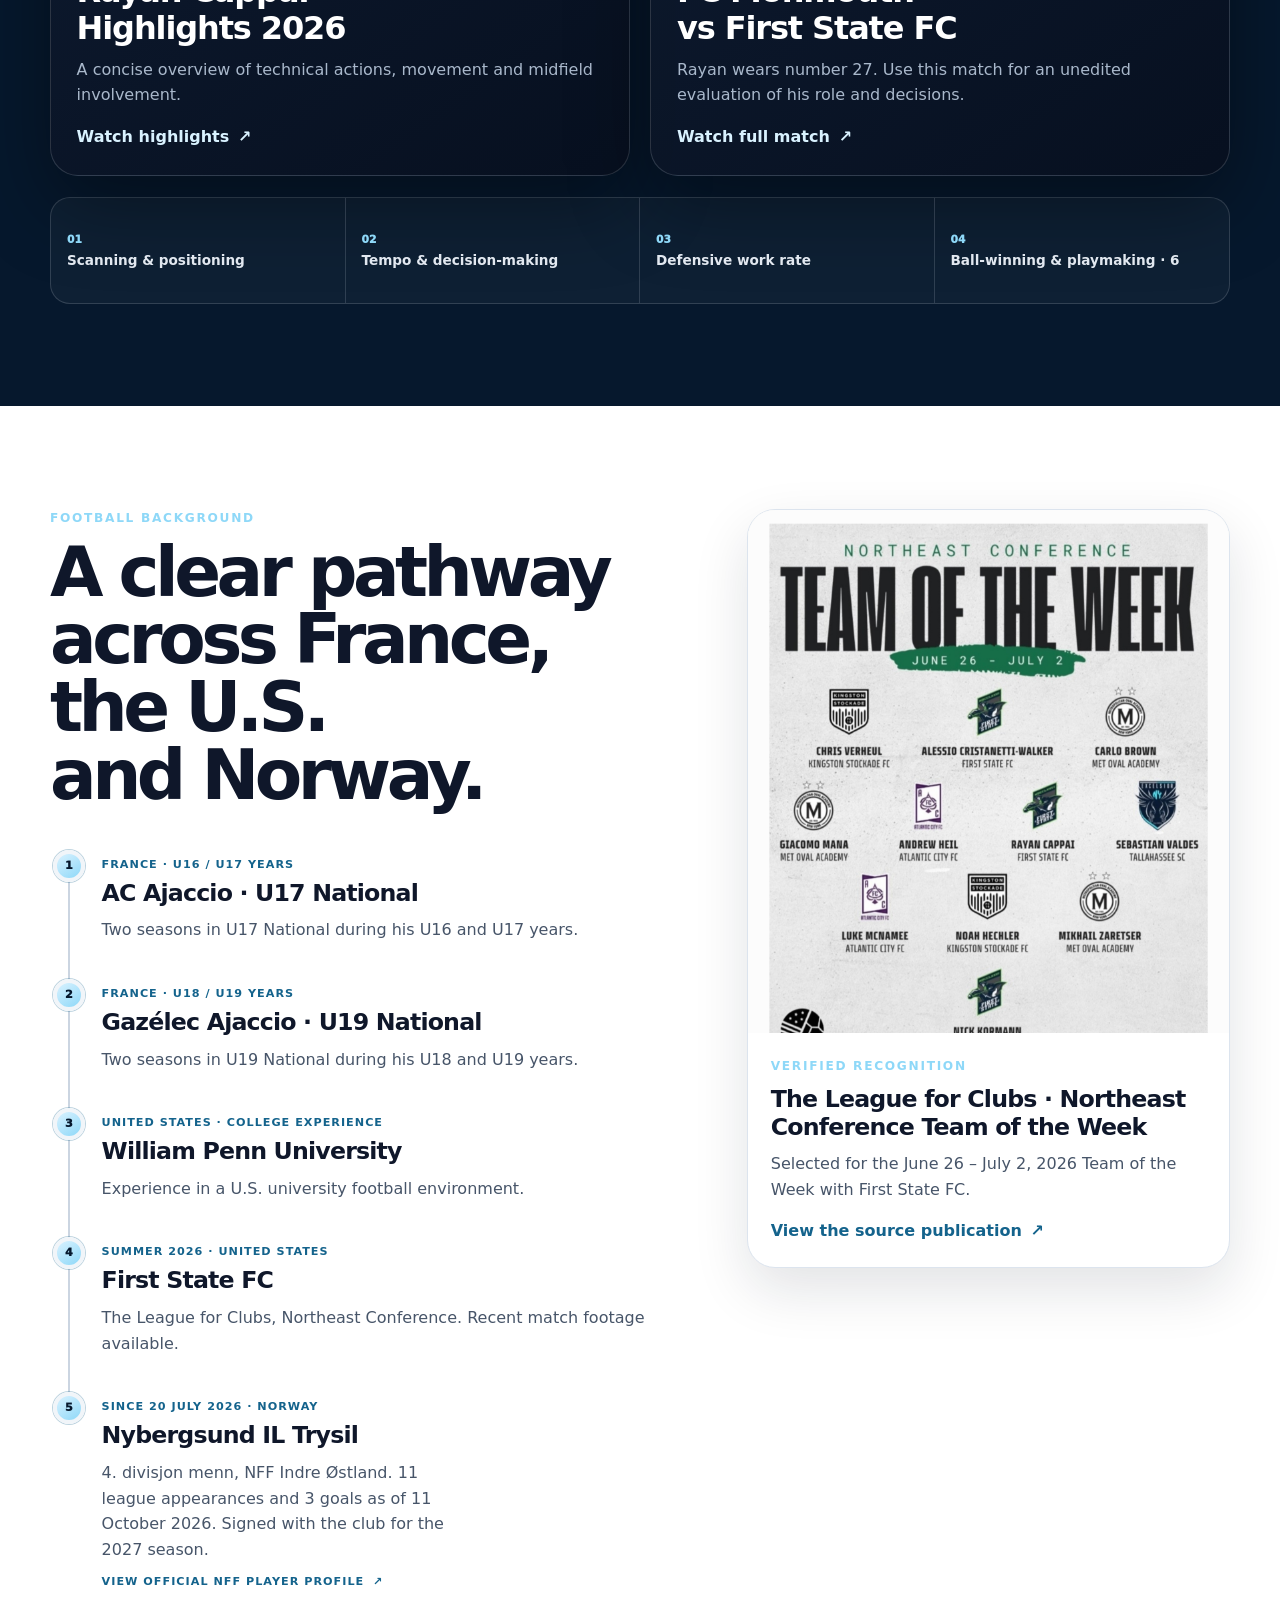
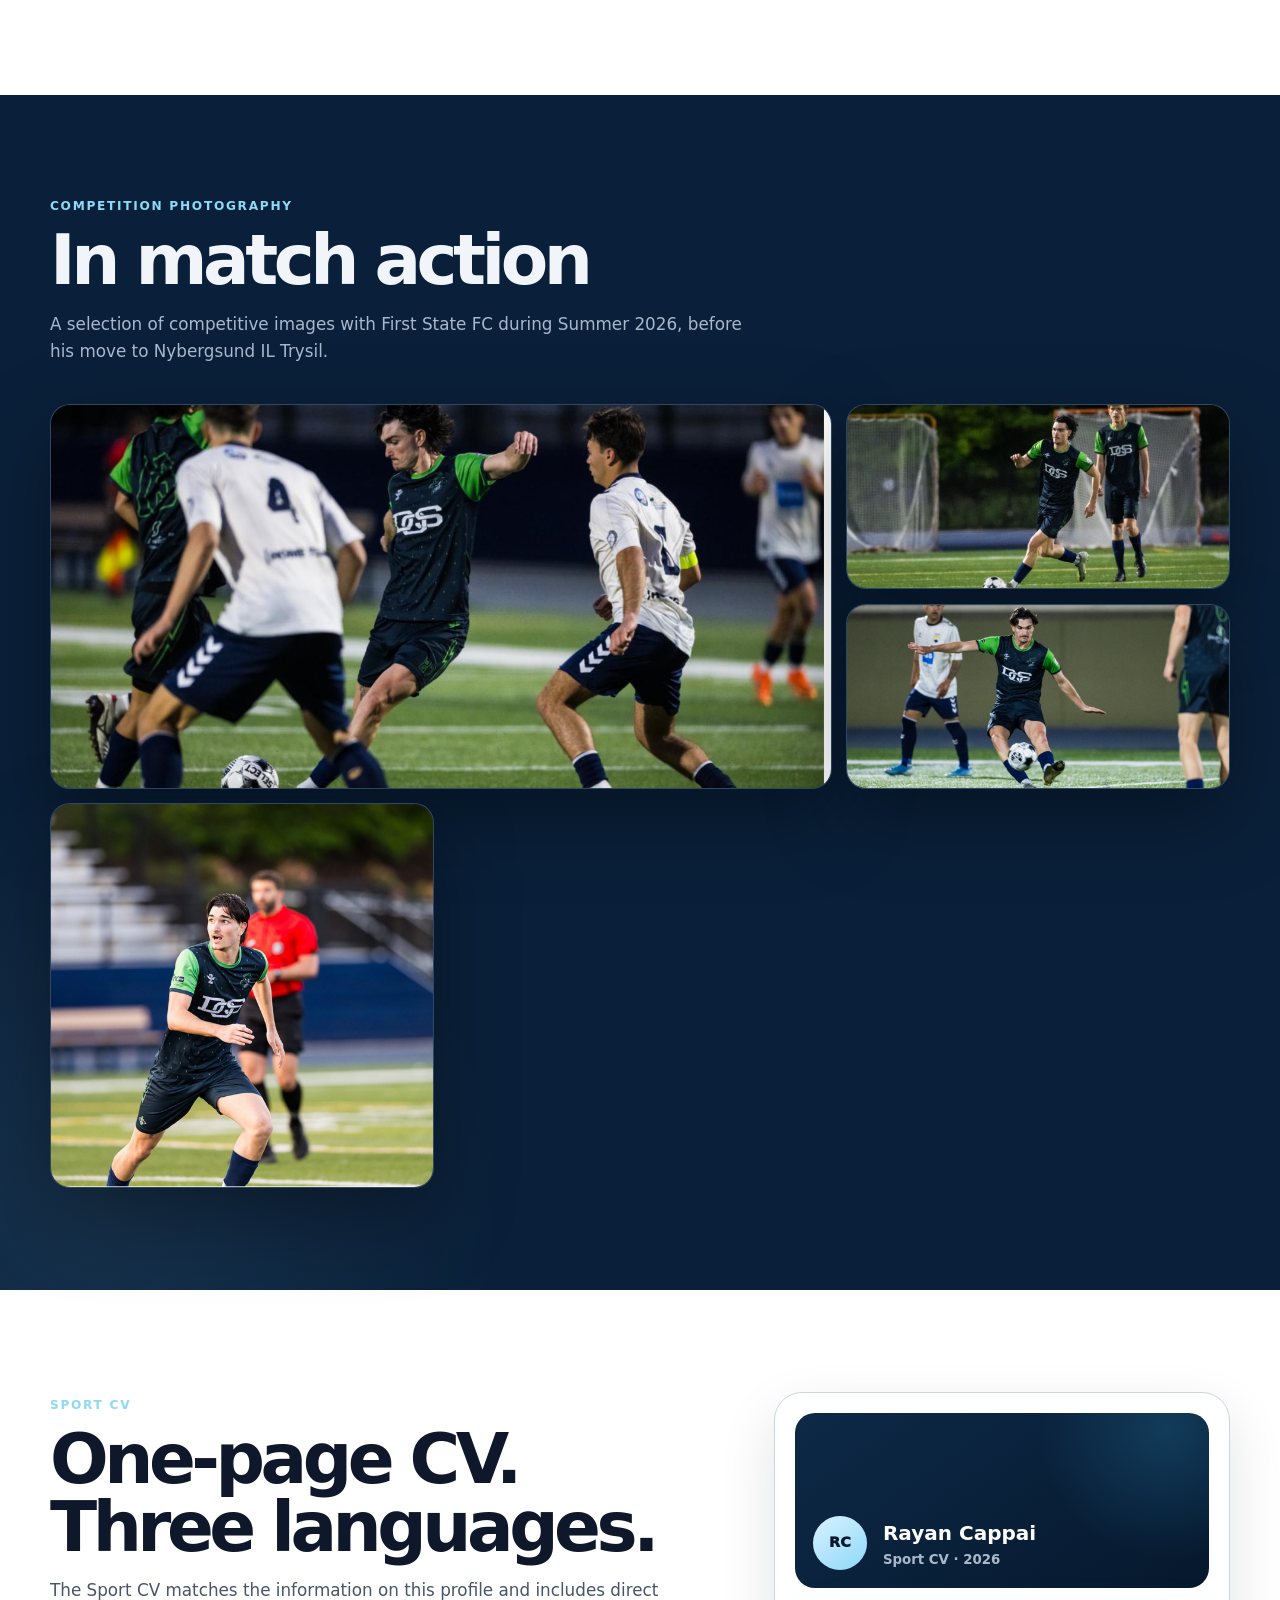
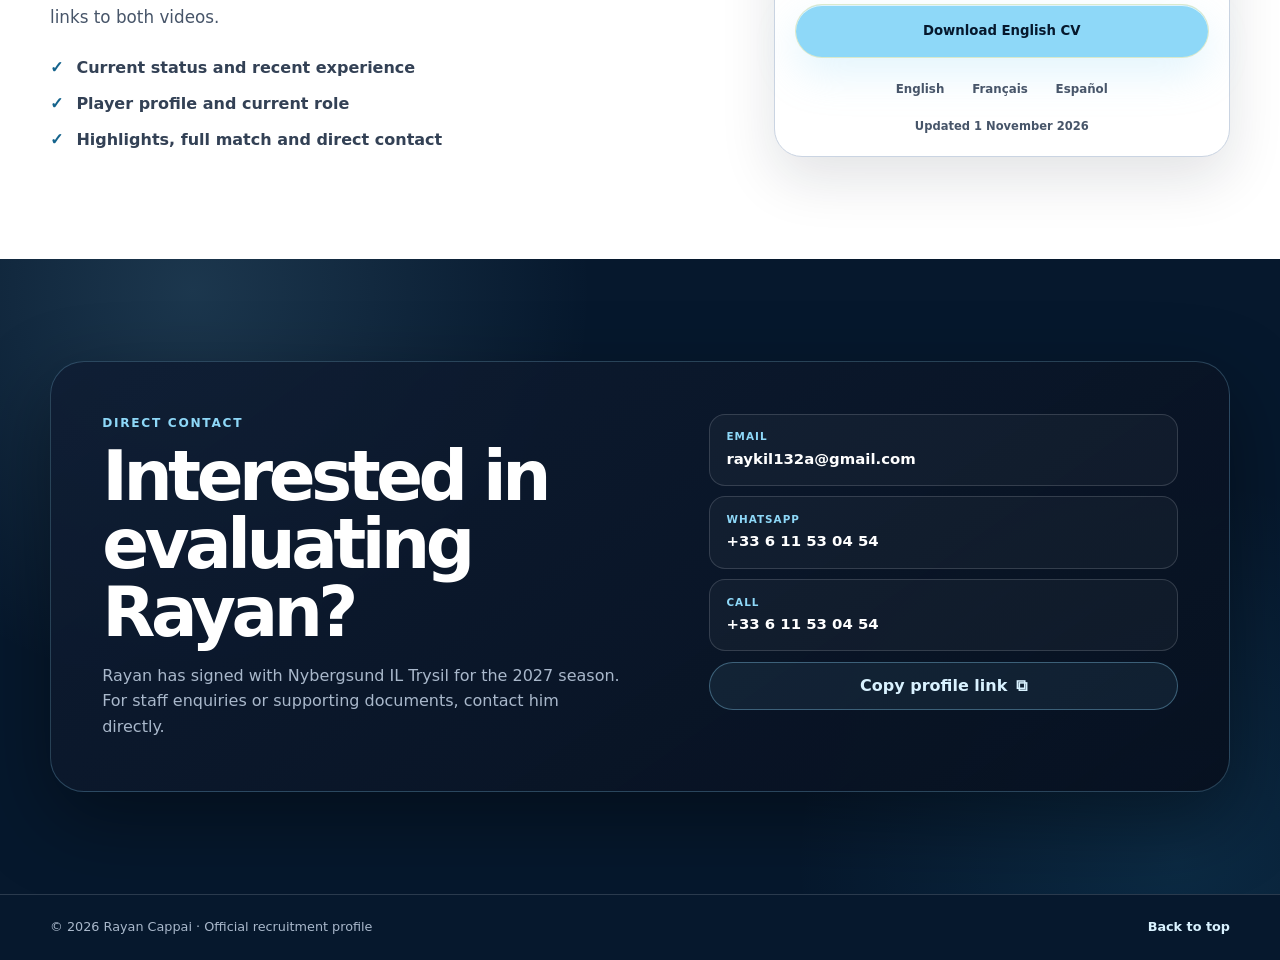
==== commit 9c808502: "Rétablit le portrait Nybergsund en fond de l’accueil, avec voile bleu adapté aux mobiles" ====
--- a/index.html
+++ b/index.html
@@ -33,7 +33,7 @@
   <meta name="twitter:image" content="https://cc-2a.github.io/rayan-cappai-recruitment/IMG-20260521-WA0008.jpg">
 
   <title>Rayan Cappai | 2006 French Defensive Midfielder</title>
-  <link rel="stylesheet" href="./style.css?v=20261101-blue2027">
+  <link rel="stylesheet" href="./style.css?v=20261101-photo2027">
 
   <script type="application/ld+json">
   {
--- a/style.css
+++ b/style.css
@@ -1750,3 +1750,21 @@
  .hero-photo { max-width: 380px; }
  .hero-proof { margin-bottom: 0; }
 }
+
+/* Nybergsund portrait behind the opening section. */
+.hero {
+ background:
+  linear-gradient(90deg, rgba(6,24,45,.88) 0%, rgba(6,24,45,.66) 42%, rgba(6,24,45,.32) 65%, rgba(6,24,45,.72) 100%),
+  url('./rayan-cappai-nybergsund-2026.webp') center 35% / cover no-repeat,
+  var(--navy-950);
+}
+.hero::before { display: none; }
+.hero-orb { display: none; }
+@media (max-width: 980px) {
+ .hero {
+  background:
+   linear-gradient(180deg, rgba(6,24,45,.58) 0%, rgba(6,24,45,.76) 470px, var(--navy-950) 850px),
+   url('./rayan-cappai-nybergsund-2026.webp') center top / auto 850px no-repeat,
+   var(--navy-950);
+ }
+}
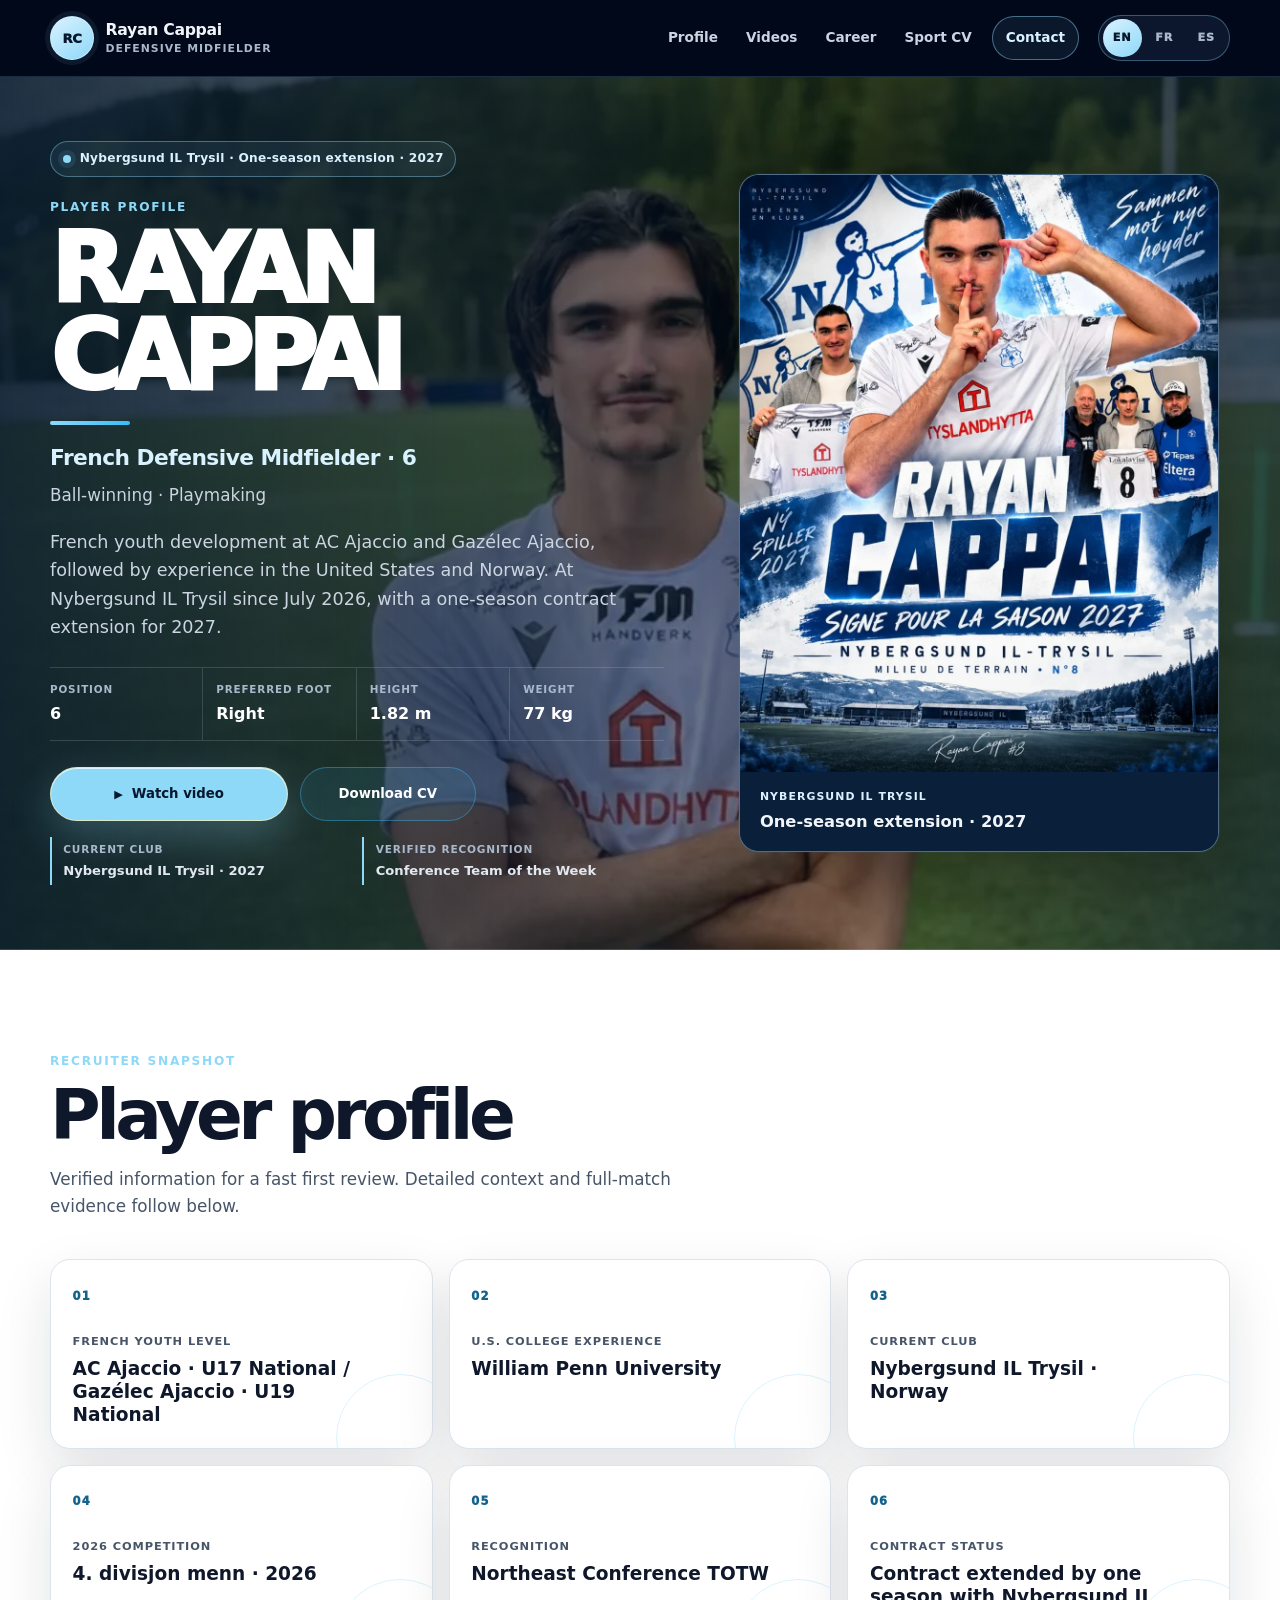
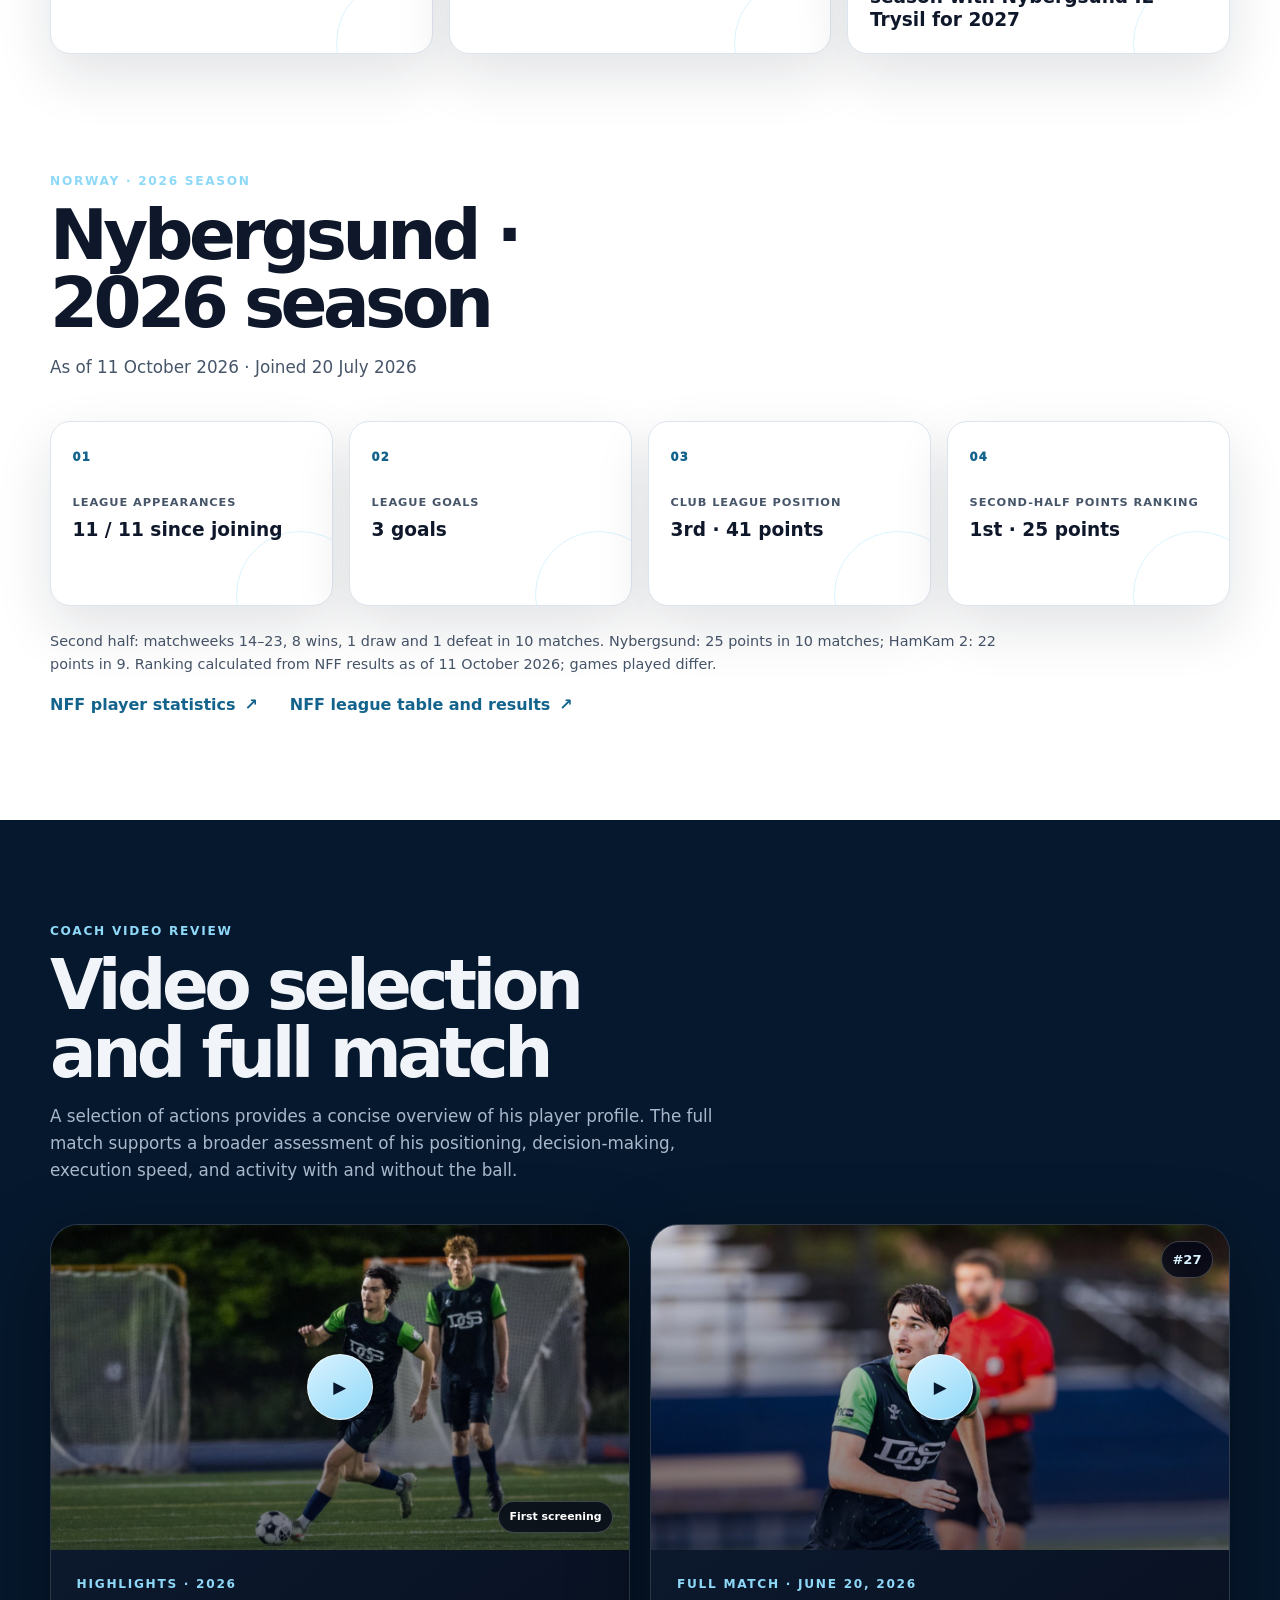
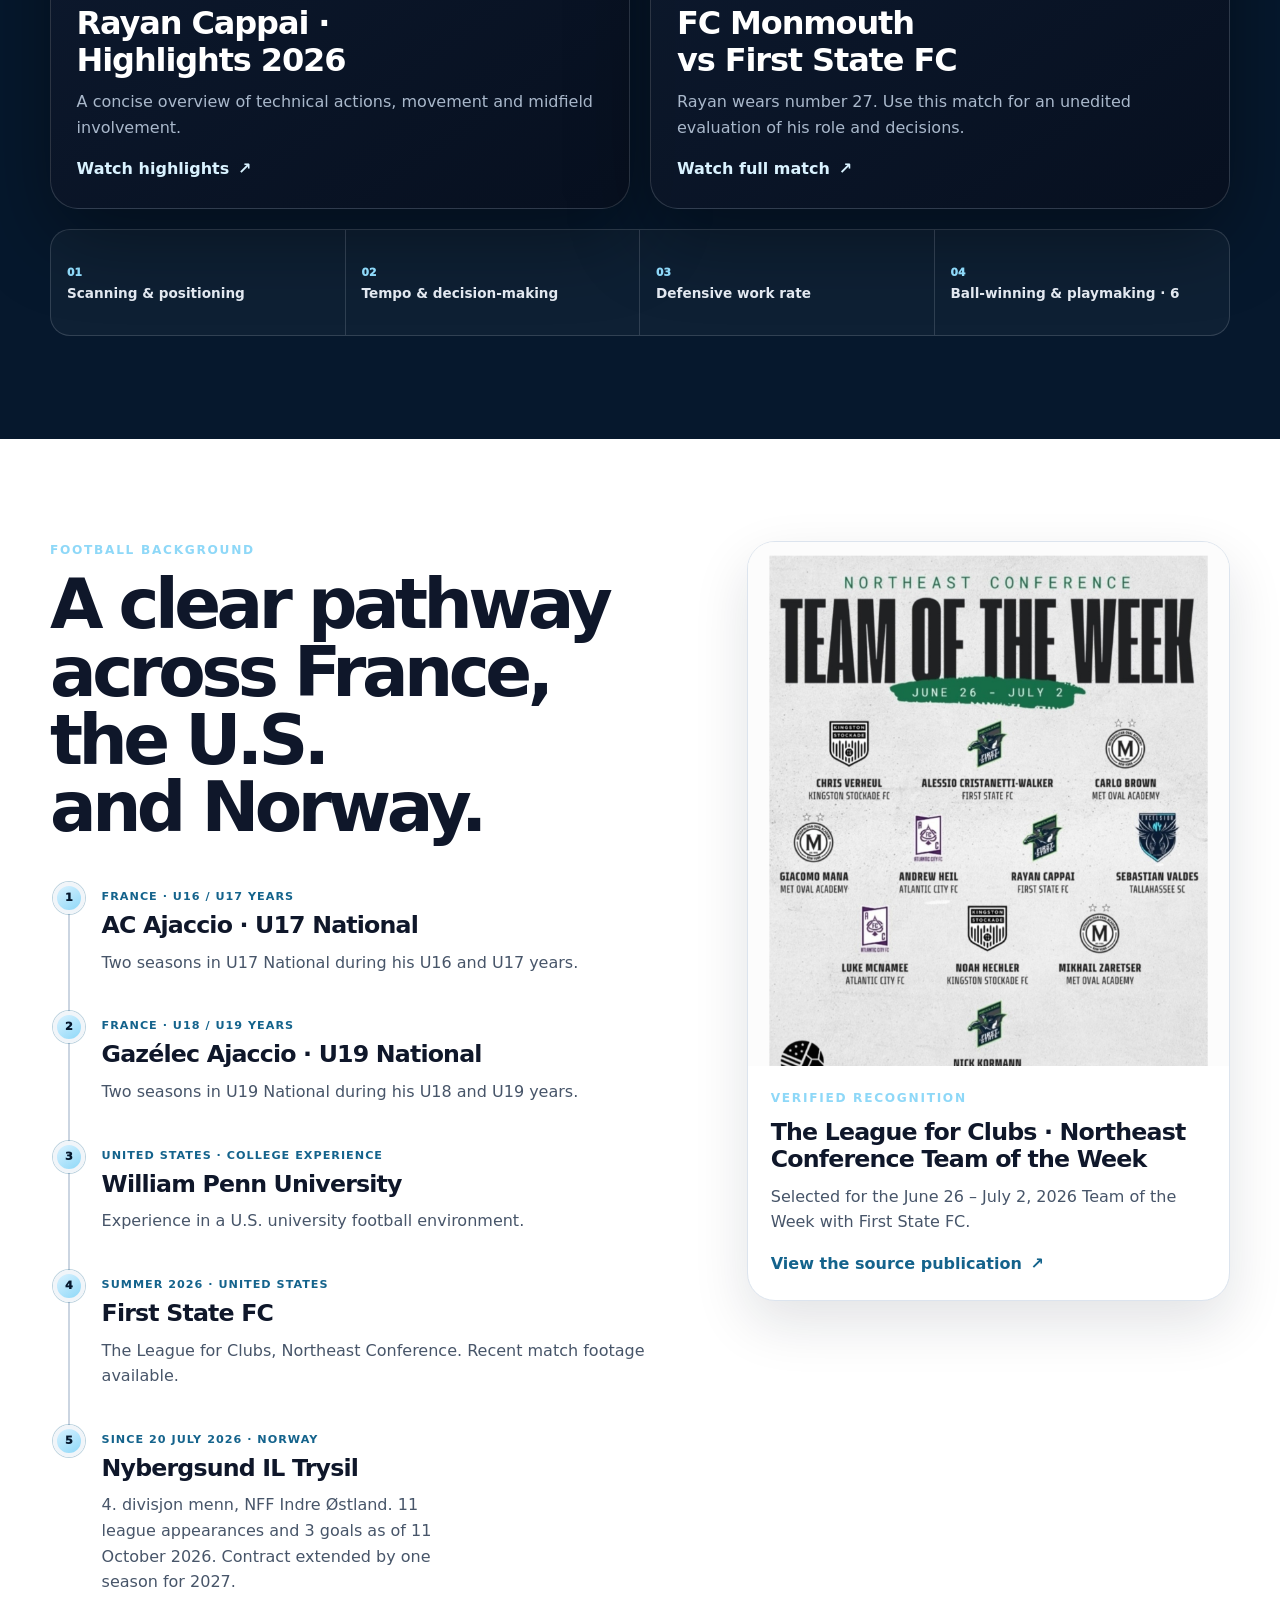
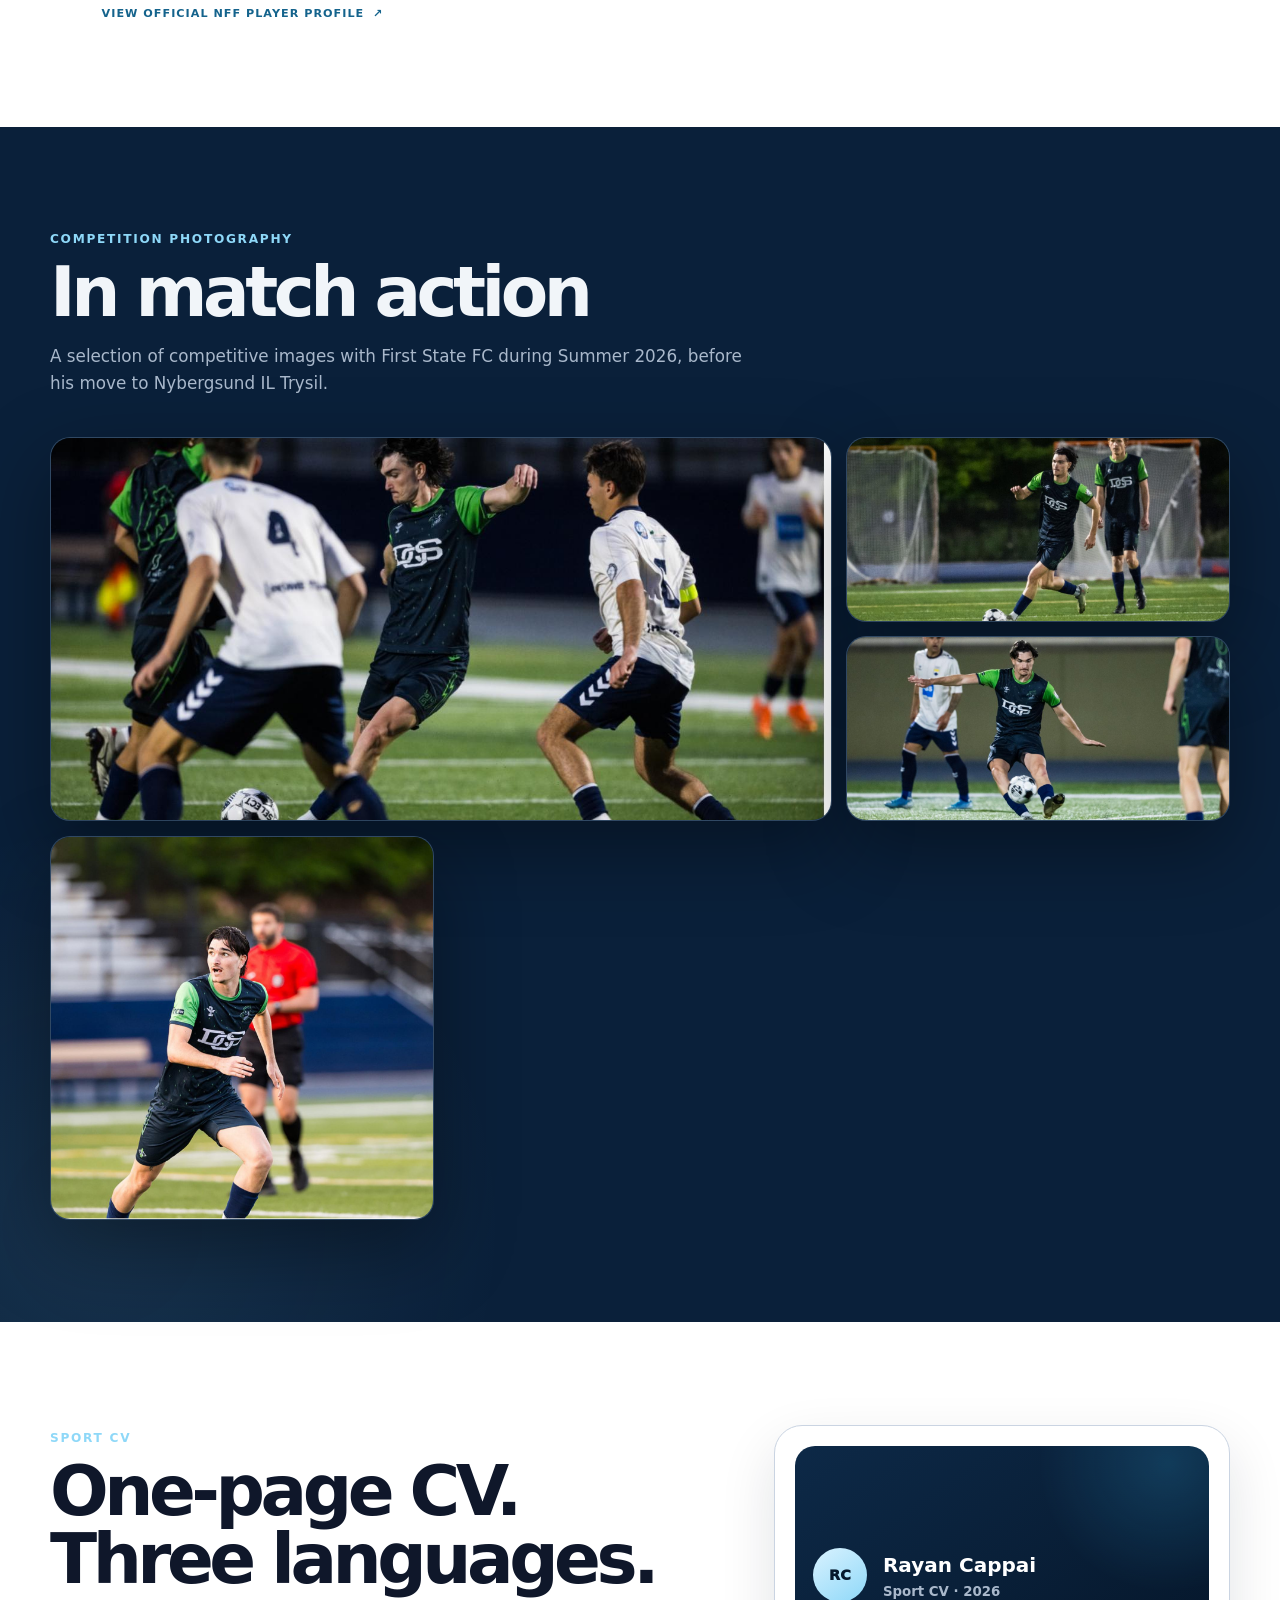
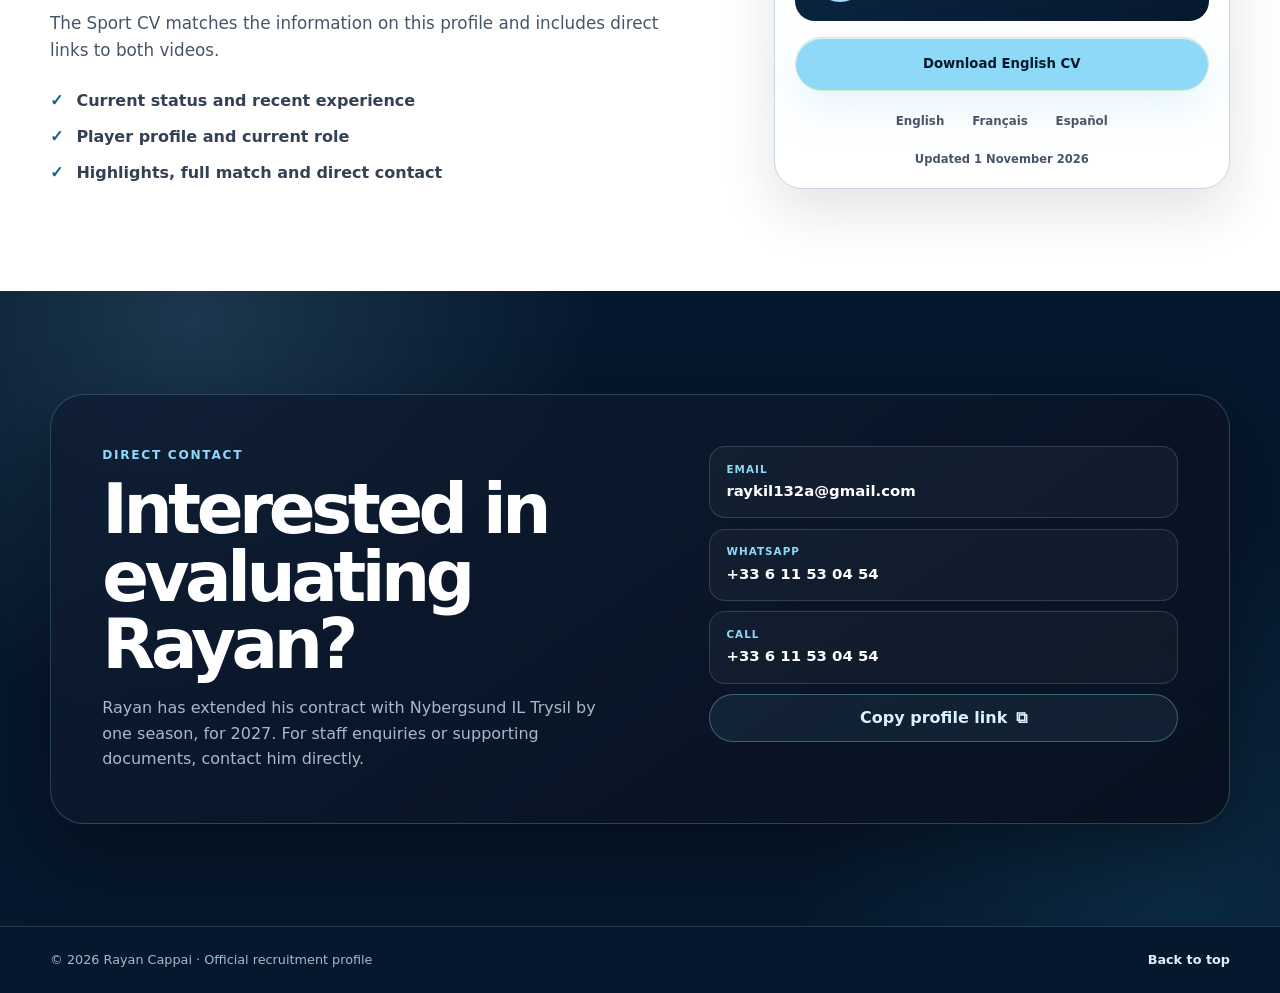
==== commit aa27a222: "Précise la prolongation d’une saison supplémentaire pour 2027 en FR EN ES et dans les CV" ====
--- a/index.html
+++ b/index.html
@@ -3,7 +3,7 @@
 <head>
   <meta charset="utf-8">
   <meta name="viewport" content="width=device-width, initial-scale=1">
-  <meta name="description" content="Official recruitment profile for Rayan Cappai, a 2006 French defensive midfielder (6) currently playing in Norway with Nybergsund IL Trysil and signed with the club for the 2027 season.">
+  <meta name="description" content="Official recruitment profile for Rayan Cappai, a 2006 French defensive midfielder (6) currently playing in Norway with Nybergsund IL Trysil and with a one-season contract extension for 2027.">
   <meta name="robots" content="index, follow, max-image-preview:large">
   <meta name="theme-color" content="#06182d">
   <meta name="color-scheme" content="dark">
@@ -44,7 +44,7 @@
     "nationality": "French",
     "gender": "Male",
     "jobTitle": "Footballer - Defensive Midfielder",
-    "description": "French defensive midfielder, position 6, with a ball-winning and playmaking role at Nybergsund IL Trysil. Two seasons in U17 National at AC Ajaccio and two seasons in U19 National at Gazélec Ajaccio. U.S. college experience and at Nybergsund IL Trysil since 20 July 2026. 11 league appearances and 3 goals as of 11 October 2026. Signed with Nybergsund IL Trysil for the 2027 season.",
+    "description": "French defensive midfielder, position 6, with a ball-winning and playmaking role at Nybergsund IL Trysil. Two seasons in U17 National at AC Ajaccio and two seasons in U19 National at Gazélec Ajaccio. U.S. college experience and at Nybergsund IL Trysil since 20 July 2026. 11 league appearances and 3 goals as of 11 October 2026. Contract extended by one season with Nybergsund IL Trysil for 2027.",
     "award": "The League for Clubs - Northeast Conference Team of the Week, June 26 to July 2, 2026",
     "email": "raykil132a@gmail.com",
     "telephone": "+33611530454",
@@ -104,12 +104,12 @@
       <div class="hero-orb hero-orb-blue" aria-hidden="true"></div>
       <div class="container hero-grid">
         <div class="hero-content">
-          <p class="status-pill"><span aria-hidden="true"></span><span data-i18n="hero.status">Nybergsund IL Trysil · Signed for the 2027 season</span></p>
+          <p class="status-pill"><span aria-hidden="true"></span><span data-i18n="hero.status">Nybergsund IL Trysil · One-season extension · 2027</span></p>
           <p class="eyebrow" data-i18n="hero.eyebrow">Player profile</p>
           <h1 id="hero-title">Rayan<br>Cappai</h1>
           <p class="hero-role" data-i18n="hero.role">French Defensive Midfielder · 6</p>
           <p class="hero-specialty" data-i18n="hero.specialty">Ball-winning · Playmaking</p>
-          <p class="hero-lead" data-i18n="hero.lead">French youth development at AC Ajaccio and Gazélec Ajaccio, followed by experience in the United States and Norway. At Nybergsund IL Trysil since July 2026, signed for the 2027 season.</p>
+          <p class="hero-lead" data-i18n="hero.lead">French youth development at AC Ajaccio and Gazélec Ajaccio, followed by experience in the United States and Norway. At Nybergsund IL Trysil since July 2026, with a one-season contract extension for 2027.</p>
 
           <dl class="hero-facts">
             <div><dt data-i18n="facts.positionLabel">Position</dt><dd data-i18n="facts.position">6</dd></div>
@@ -122,7 +122,7 @@
             <a class="btn btn-primary" href="https://www.youtube.com/watch?v=6p439LZkKp4" target="_blank" rel="noopener noreferrer">
               <span class="play-icon" aria-hidden="true">▶</span><span data-i18n="actions.highlights">Watch video</span>
             </a>
-            <a class="btn btn-secondary" href="./Rayan_Cappai_Sport_CV_EN.pdf?v=20261101-blue2027" target="_blank" rel="noopener noreferrer" data-cv-primary data-i18n="actions.cv">Download CV</a>
+            <a class="btn btn-secondary" href="./Rayan_Cappai_Sport_CV_EN.pdf?v=20261101-extension2027" target="_blank" rel="noopener noreferrer" data-cv-primary data-i18n="actions.cv">Download CV</a>
           </div>
 
           <div class="hero-proof" role="group" aria-label="Recent verified experience" data-i18n-aria="a11y.recentExperience">
@@ -135,7 +135,7 @@
           <img src="./rayan-cappai-nybergsund-2027.webp" width="1000" height="1250" alt="Rayan Cappai · Nybergsund IL Trysil · Season 2027" data-i18n-alt="images.hero" fetchpriority="high" decoding="async">
           <figcaption>
             <span data-i18n="hero.photoKicker">Nybergsund IL Trysil</span>
-            <strong data-i18n="hero.photoCaption">Signed for the 2027 season</strong>
+            <strong data-i18n="hero.photoCaption">One-season extension · 2027</strong>
           </figcaption>
         </figure>
       </div>
@@ -155,7 +155,7 @@
           <article class="snapshot-card"><span>03</span><p data-i18n="profile.card3Label">Current club</p><strong data-i18n="profile.card3Value">Nybergsund IL Trysil · Norway</strong></article>
           <article class="snapshot-card"><span>04</span><p data-i18n="profile.card4Label">2026 competition</p><strong data-i18n="profile.card4Value">4. divisjon menn · 2026</strong></article>
           <article class="snapshot-card"><span>05</span><p data-i18n="profile.card5Label">Recognition</p><strong data-i18n="profile.card5Value">Northeast Conference TOTW</strong></article>
-          <article class="snapshot-card"><span>06</span><p data-i18n="profile.card6Label">Contract status</p><strong data-i18n="profile.card6Value">Signed with Nybergsund IL Trysil for the 2027 season</strong></article>
+          <article class="snapshot-card"><span>06</span><p data-i18n="profile.card6Label">Contract status</p><strong data-i18n="profile.card6Value">Contract extended by one season with Nybergsund IL Trysil for 2027</strong></article>
         </div>
       </div>
     </section>
@@ -261,7 +261,7 @@
               <div class="career-current-copy">
                 <span data-i18n="career.step4Date">Since 20 July 2026 · Norway</span>
                 <h3 data-i18n="career.step4Title">Nybergsund IL Trysil</h3>
-                <p data-i18n="career.step4Copy">4. divisjon menn, NFF Indre Østland. 11 league appearances and 3 goals as of 11 October 2026. Signed with the club for the 2027 season.</p>
+                <p data-i18n="career.step4Copy">4. divisjon menn, NFF Indre Østland. 11 league appearances and 3 goals as of 11 October 2026. Contract extended by one season for 2027.</p>
                 <a class="text-action text-action-dark" href="https://www.fotball.no/fotballdata/person/profil/?fiksId=4171102" target="_blank" rel="noopener noreferrer"><span data-i18n="career.nffSource">View official NFF player profile</span><span aria-hidden="true">↗</span></a>
               </div>
             </li>
@@ -317,11 +317,11 @@
             <span>RC</span>
             <div><strong>Rayan Cappai</strong><small data-i18n="cv.documentLabel">Sport CV · 2026</small></div>
           </div>
-          <a class="btn btn-primary btn-block" href="./Rayan_Cappai_Sport_CV_EN.pdf?v=20261101-blue2027" target="_blank" rel="noopener noreferrer" data-cv-primary data-i18n="cv.primaryButton">Download English CV</a>
+          <a class="btn btn-primary btn-block" href="./Rayan_Cappai_Sport_CV_EN.pdf?v=20261101-extension2027" target="_blank" rel="noopener noreferrer" data-cv-primary data-i18n="cv.primaryButton">Download English CV</a>
           <div class="cv-language-links" role="group" aria-label="All Sport CV languages" data-i18n-aria="a11y.cvLanguages">
-            <a href="./Rayan_Cappai_Sport_CV_EN.pdf?v=20261101-blue2027" target="_blank" rel="noopener noreferrer">English</a>
-            <a href="./Rayan_Cappai_CV_Sportif_FR.pdf?v=20261101-blue2027" target="_blank" rel="noopener noreferrer">Français</a>
-            <a href="./Rayan_Cappai_CV_Deportivo_ES.pdf?v=20261101-blue2027" target="_blank" rel="noopener noreferrer">Español</a>
+            <a href="./Rayan_Cappai_Sport_CV_EN.pdf?v=20261101-extension2027" target="_blank" rel="noopener noreferrer">English</a>
+            <a href="./Rayan_Cappai_CV_Sportif_FR.pdf?v=20261101-extension2027" target="_blank" rel="noopener noreferrer">Français</a>
+            <a href="./Rayan_Cappai_CV_Deportivo_ES.pdf?v=20261101-extension2027" target="_blank" rel="noopener noreferrer">Español</a>
           </div>
           <p class="cv-updated" data-i18n="cv.updated">Updated 1 November 2026</p>
         </article>
@@ -333,7 +333,7 @@
         <div>
           <p class="eyebrow" data-i18n="contact.eyebrow">Direct contact</p>
           <h2 id="contact-title" data-i18n="contact.title">Interested in evaluating Rayan?</h2>
-          <p data-i18n="contact.copy">Rayan has signed with Nybergsund IL Trysil for the 2027 season. For staff enquiries or supporting documents, contact him directly.</p>
+          <p data-i18n="contact.copy">Rayan has extended his contract with Nybergsund IL Trysil by one season, for 2027. For staff enquiries or supporting documents, contact him directly.</p>
         </div>
         <div class="contact-details">
           <a class="contact-link" href="mailto:raykil132a@gmail.com">
@@ -365,7 +365,6 @@
   </footer>
 
   <noscript><p class="noscript">Language switching requires JavaScript. The English profile remains fully accessible.</p></noscript>
-  <script src="./app.js?v=20261101-blue2027" defer></script>
+  <script src="./app.js?v=20261101-extension2027" defer></script>
 </body>
-</html>
-
+</html>
